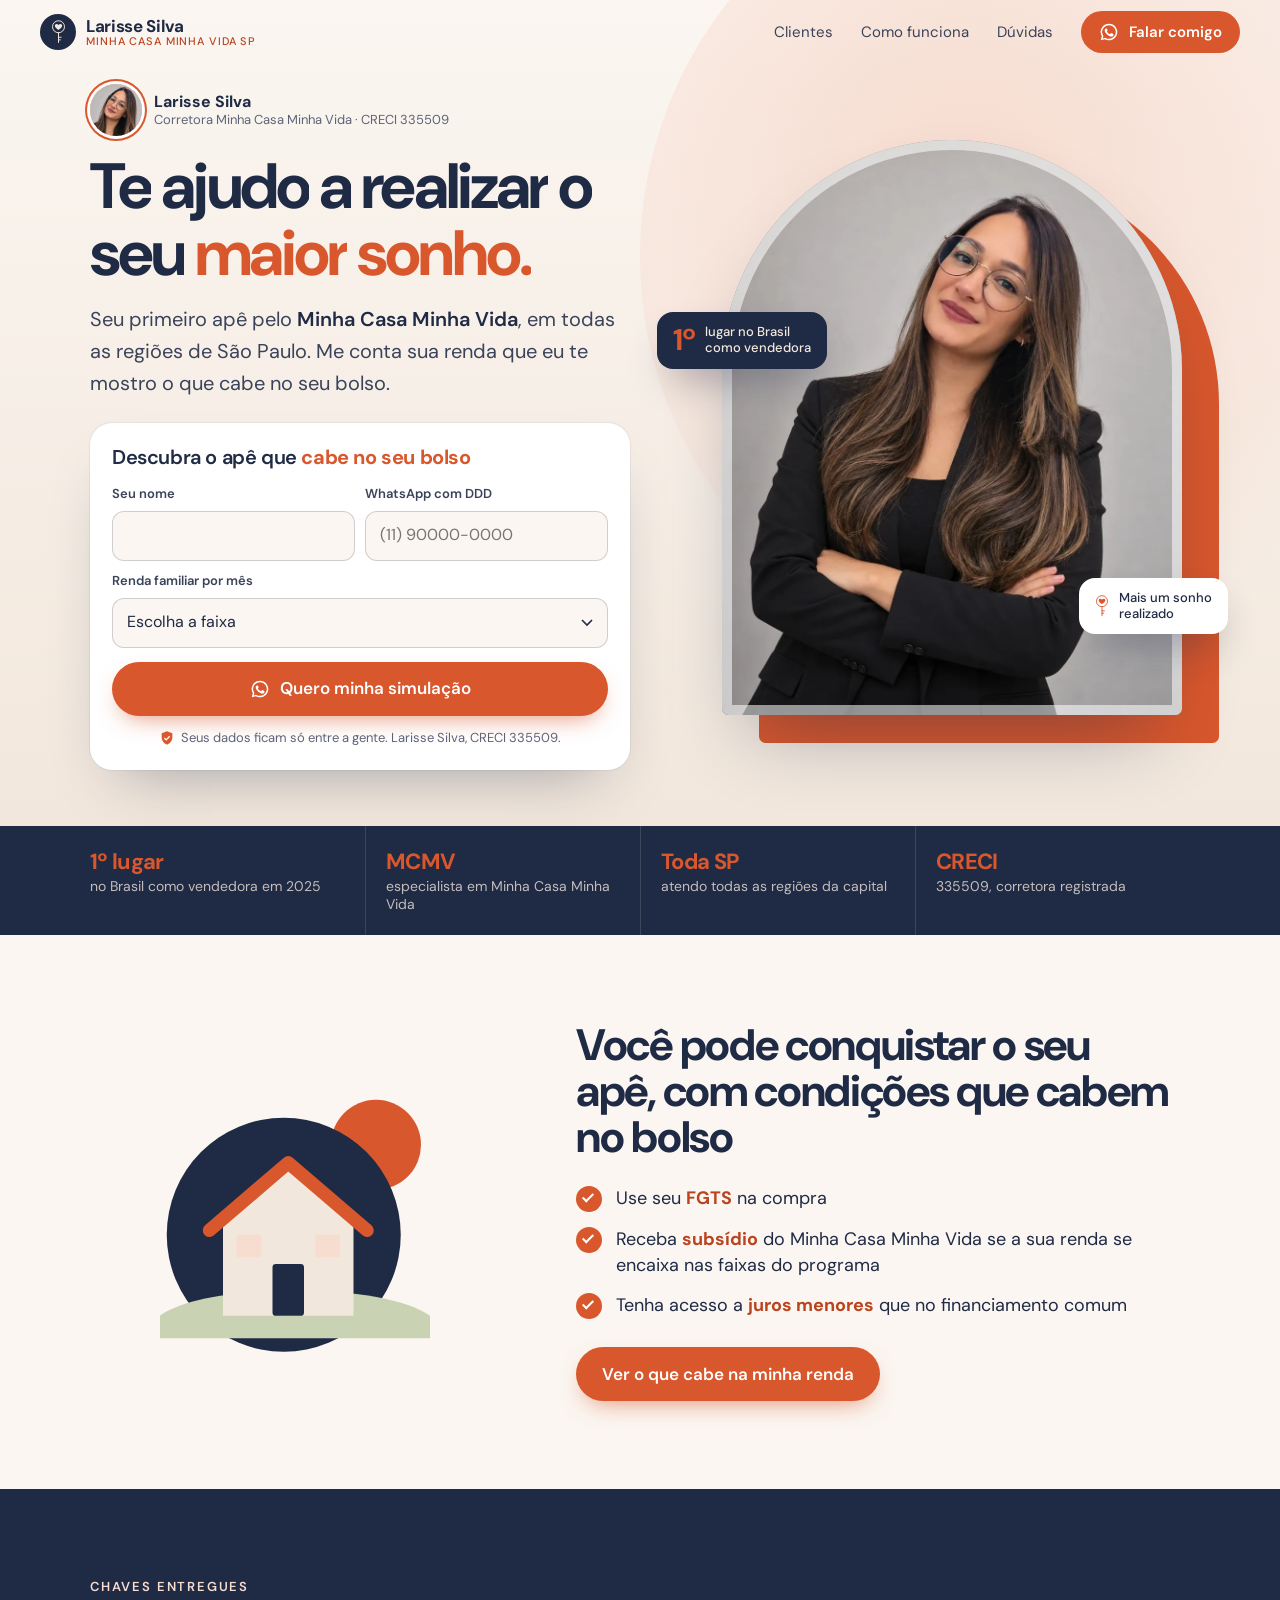
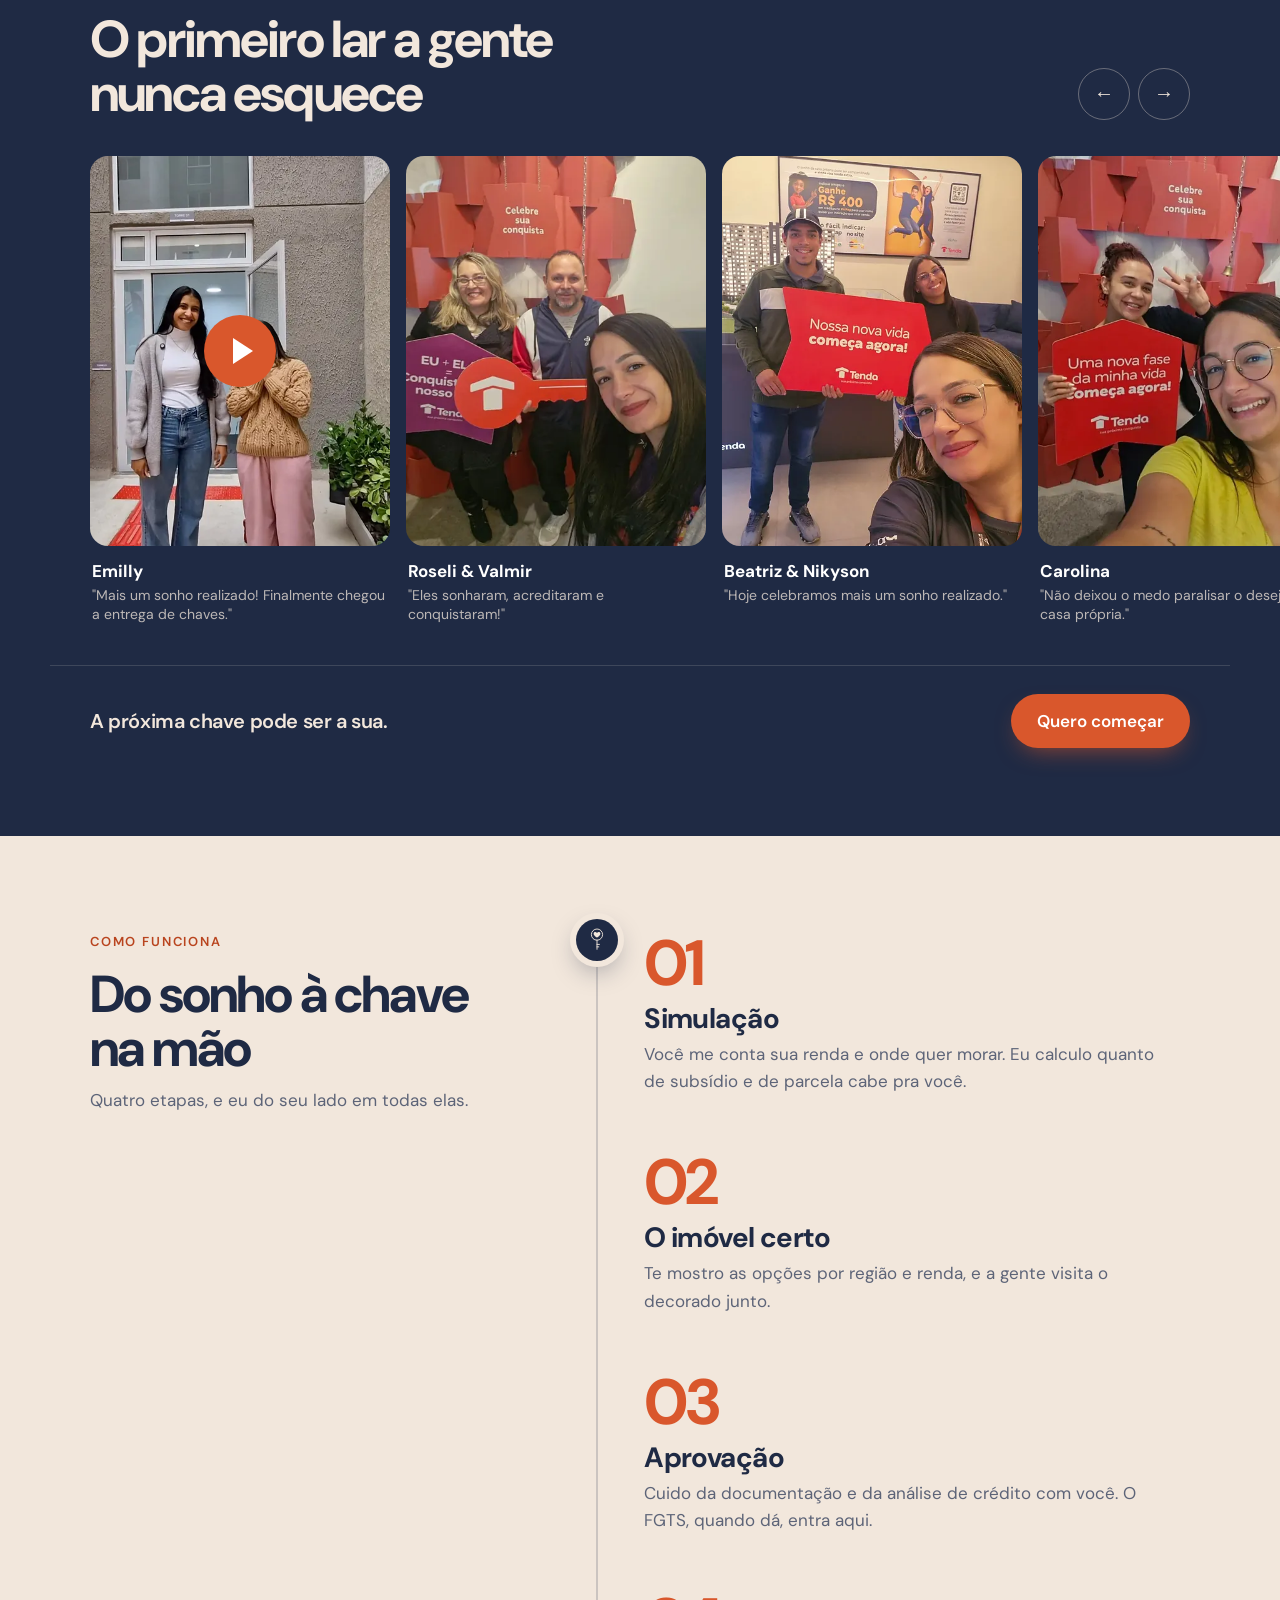
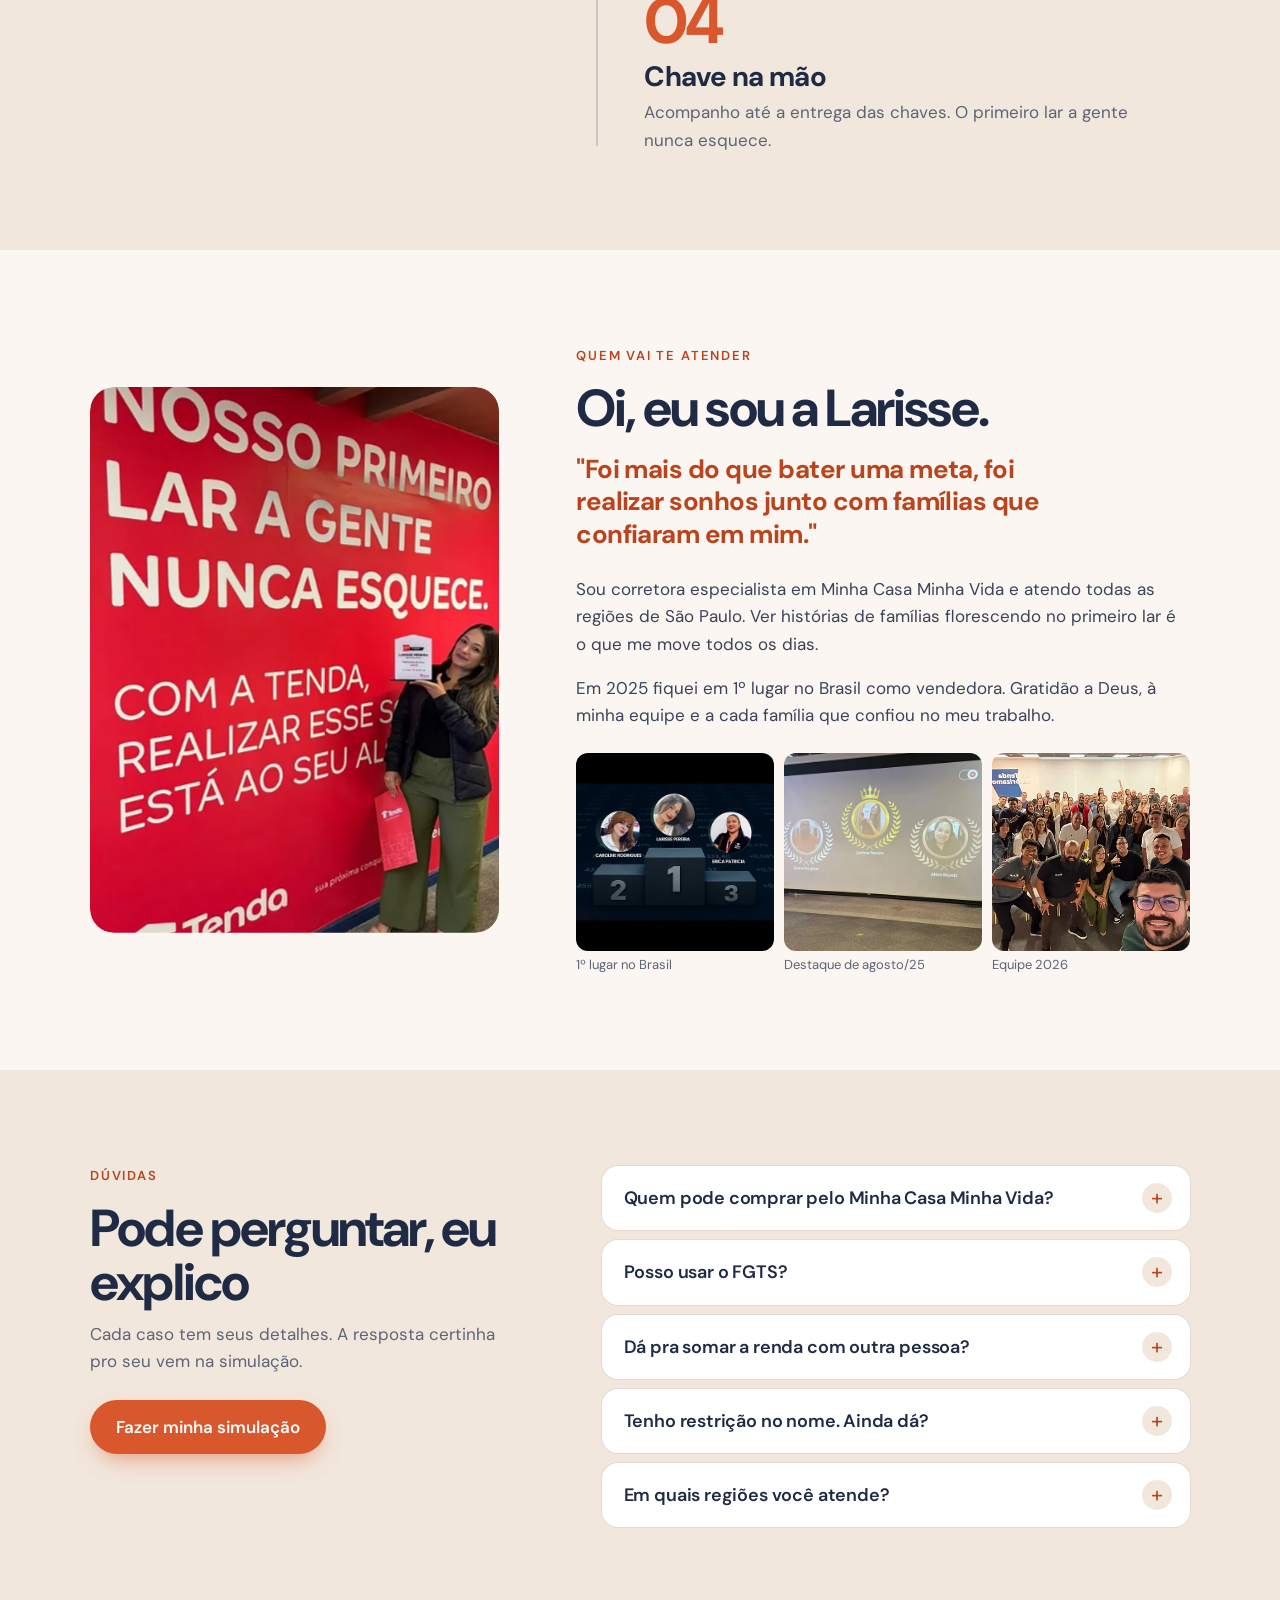
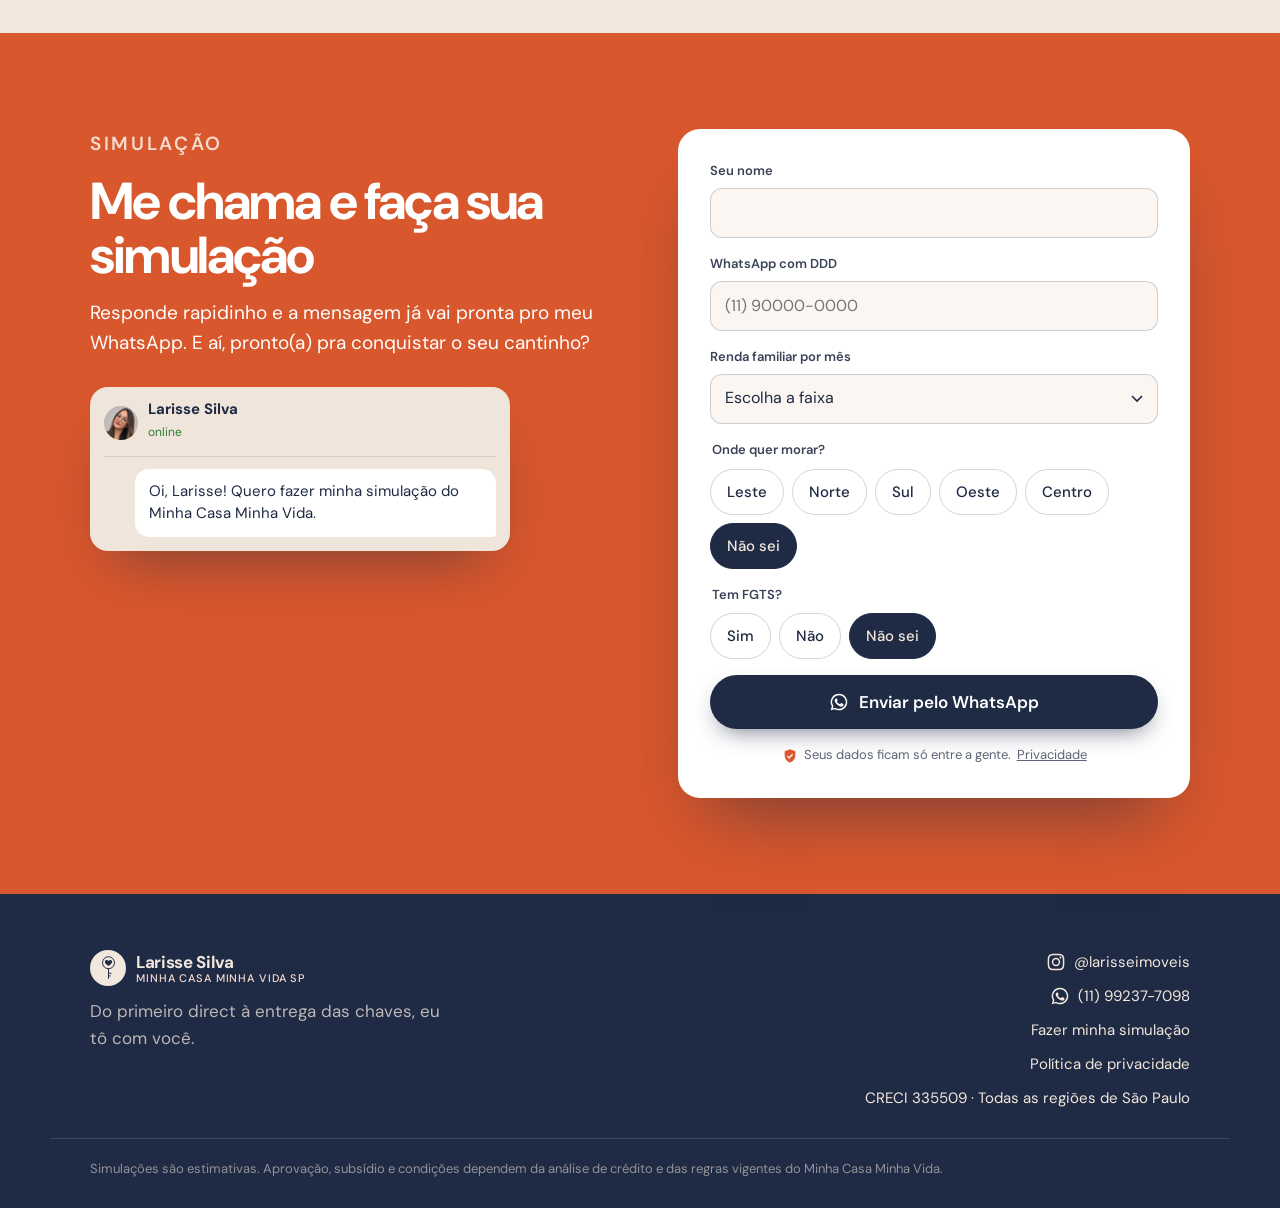
==== index.html @ 2ac0e9b9 "WhatsApp da Larisse nos formularios e no rodape Co-Authored-By: Claude Opus 5.5 <noreply@anthropic.c" ====
<!doctype html>
<html lang="pt-BR">
<head>
  <meta charset="utf-8">
  <meta name="viewport" content="width=device-width, initial-scale=1, maximum-scale=1, user-scalable=no, viewport-fit=cover">
  <title>Larisse Silva | Minha Casa Minha Vida em São Paulo</title>
  <meta name="description" content="Larisse Silva, corretora especialista Minha Casa Minha Vida, 1º lugar no Brasil em vendas. Te ajudo a realizar o seu maior sonho: o primeiro apê, em todas as regiões de São Paulo. CRECI 335509.">
  <meta property="og:type" content="website">
  <meta property="og:locale" content="pt_BR">
  <meta property="og:title" content="Larisse Silva | Minha Casa Minha Vida SP">
  <meta property="og:description" content="Te ajudo a realizar o seu maior sonho: o primeiro apê em São Paulo. Fale comigo no WhatsApp.">
  <meta property="og:image" content="https://hctoliv.github.io/larisse-imoveis/img/og.jpg">
  <meta property="og:image:width" content="1200">
  <meta property="og:image:height" content="630">
  <meta name="twitter:card" content="summary_large_image">
  <meta name="theme-color" content="#fbf6f1">
  <link rel="icon" href="data:image/svg+xml,%3Csvg xmlns='http://www.w3.org/2000/svg' viewBox='0 0 64 64'%3E%3Ccircle cx='32' cy='32' r='32' fill='%231f2a44'/%3E%3Cpath d='M32 26c-3-5-11-3-10 3 1 5 10 10 10 10s9-5 10-10c1-6-7-8-10-3z' fill='none' stroke='%23f2e7dc' stroke-width='3'/%3E%3Cpath d='M32 40v16m0-6h5m-5 4h4' stroke='%23f2e7dc' stroke-width='3' fill='none'/%3E%3C/svg%3E">
  <link rel="preconnect" href="https://fonts.googleapis.com">
  <link rel="preconnect" href="https://fonts.gstatic.com" crossorigin>
  <link href="https://fonts.googleapis.com/css2?family=DM+Sans:opsz,wght@9..40,400;9..40,500;9..40,600;9..40,700&display=swap" rel="stylesheet">
  <link rel="preload" as="image" href="img/larisse-mini.webp" media="(max-width: 820px)" fetchpriority="high">
  <link rel="preload" as="image" href="img/larisse-960.webp" media="(min-width: 821px)" fetchpriority="high">
  <link rel="stylesheet" href="styles.css?v=10">
  <script type="application/ld+json">
  {"@context":"https://schema.org","@type":"RealEstateAgent","name":"Larisse Silva","description":"Corretora especialista Minha Casa Minha Vida em São Paulo. CRECI 335509.","image":"https://hctoliv.github.io/larisse-imoveis/img/larisse-560.webp","areaServed":"São Paulo, SP","telephone":"+55-11-99237-7098","url":"https://hctoliv.github.io/larisse-imoveis/","sameAs":["https://www.instagram.com/larisseimoveis/"]}
  </script>
</head>
<body>

<svg width="0" height="0" style="position:absolute" aria-hidden="true">
  <!-- a chave com coração da capa de destaque "Clientes" -->
  <symbol id="key" viewBox="0 0 40 64">
    <path d="M20 13.5c-2.6-4.6-10.4-3.4-9.6 2.5.7 5 9.6 10.4 9.6 10.4s8.9-5.4 9.6-10.4c.8-5.9-7-7.1-9.6-2.5z" fill="currentColor"/>
    <circle cx="20" cy="18" r="16" fill="none" stroke="currentColor" stroke-width="2.6"/>
    <path d="M20 34v26M20 46h7M20 53h5" fill="none" stroke="currentColor" stroke-width="2.6" stroke-linecap="round"/>
  </symbol>
  <symbol id="wa" viewBox="0 0 24 24">
    <path fill="currentColor" d="M12 2a10 10 0 0 0-8.6 15.1L2 22l5-1.3A10 10 0 1 0 12 2zm0 18.2a8.2 8.2 0 0 1-4.2-1.1l-.3-.2-3 .8.8-2.9-.2-.3A8.2 8.2 0 1 1 12 20.2zm4.5-6.1c-.2-.1-1.5-.7-1.7-.8s-.4-.1-.6.1-.6.8-.8 1-.3.2-.5.1a6.7 6.7 0 0 1-3.3-2.9c-.2-.4.2-.4.7-1.3.1-.2 0-.3 0-.4l-.8-1.8c-.2-.5-.4-.4-.6-.4h-.5a1 1 0 0 0-.7.3 3 3 0 0 0-.9 2.2 5.2 5.2 0 0 0 1.1 2.7 11.8 11.8 0 0 0 4.5 4c1.7.7 2.3.8 3.2.6.5-.1 1.5-.6 1.7-1.2s.2-1.1.2-1.2-.2-.2-.4-.3z"/>
  </symbol>
  <symbol id="ig" viewBox="0 0 24 24">
    <path fill="currentColor" d="M12 7a5 5 0 1 0 0 10 5 5 0 0 0 0-10zm0 8.2a3.2 3.2 0 1 1 0-6.4 3.2 3.2 0 0 1 0 6.4zM17.3 5.5a1.2 1.2 0 1 0 0 2.4 1.2 1.2 0 0 0 0-2.4zM12 2c-2.7 0-3 0-4.1.1C4.3 2.3 2.3 4.3 2.1 7.9 2 9 2 9.3 2 12s0 3 .1 4.1c.2 3.6 2.2 5.6 5.8 5.8 1.1.1 1.4.1 4.1.1s3 0 4.1-.1c3.6-.2 5.6-2.2 5.8-5.8.1-1.1.1-1.4.1-4.1s0-3-.1-4.1c-.2-3.6-2.2-5.6-5.8-5.8C15 2 14.7 2 12 2zm0 1.8c2.7 0 3 0 4 .1 2.7.1 4 1.4 4.1 4.1.1 1 .1 1.3.1 4s0 3-.1 4c-.1 2.7-1.4 4-4.1 4.1-1 .1-1.3.1-4 .1s-3 0-4-.1c-2.7-.1-4-1.4-4.1-4.1-.1-1-.1-1.3-.1-4s0-3 .1-4C4 5.3 5.3 4 8 3.9c1-.1 1.3-.1 4-.1z"/>
  </symbol>
  <symbol id="shield" viewBox="0 0 24 24">
    <path fill="currentColor" d="M12 2 4 5v6c0 5 3.4 9.4 8 11 4.6-1.6 8-6 8-11V5l-8-3zm-1.2 14.2-3.5-3.5 1.4-1.4 2.1 2.1 4.6-4.6 1.4 1.4-6 6z"/>
  </symbol>
</svg>

<div class="progress" aria-hidden="true"><span data-progress></span></div>

<header class="nav" id="top">
  <a href="#top" class="nav__brand" aria-label="Larisse Silva, início">
    <span class="nav__mark"><svg><use href="#key"/></svg></span>
    <span class="nav__name">Larisse Silva<small>Minha Casa Minha Vida SP</small></span>
  </a>
  <nav class="nav__links" aria-label="Principal">
    <a href="#historias">Clientes</a>
    <a href="#como">Como funciona</a>
    <a href="#duvidas">Dúvidas</a>
  </nav>
  <a href="#simular" class="btn btn--sm nav__cta" data-cta="nav"><svg class="ico"><use href="#wa"/></svg>Falar comigo</a>
</header>

<main>

  <!-- HERO: quem é, o que oferece e o formulário, tudo na primeira tela do celular -->
  <section class="hero" data-hero>
    <div class="hero__blob" aria-hidden="true"></div>
    <div class="wrap hero__grid">
      <div class="hero__copy">
        <div class="who rise" style="--d:.05s">
          <img class="who__avatar" src="img/larisse-avatar.webp" alt="" width="320" height="320">
          <p><b>Larisse Silva</b><span>Corretora Minha Casa Minha Vida · CRECI 335509</span></p>
        </div>

        <img class="hero__mini" src="img/larisse-mini.webp" alt="Larisse Silva, corretora de imóveis" width="420" height="525">
        <h1 data-split>Te ajudo a realizar o seu <em>maior sonho.</em></h1>
        <p class="hero__lead rise" style="--d:.4s">Seu primeiro apê pelo <strong>Minha Casa Minha Vida</strong>, em todas as regiões de São Paulo. Me conta sua renda que eu te mostro o que cabe no seu bolso.</p>

        <form class="lead rise" style="--d:.55s" id="lead-form" data-form="hero" novalidate>
          <p class="lead__title">Descubra o apê que <b>cabe no seu bolso</b></p>
          <div class="lead__fields">
            <label class="field"><span>Seu nome</span>
              <input name="nome" autocomplete="given-name" enterkeyhint="next" required>
            </label>
            <label class="field"><span>WhatsApp com DDD</span>
              <input name="cel" type="tel" inputmode="tel" autocomplete="tel-national" placeholder="(11) 90000-0000" enterkeyhint="next" required>
            </label>
            <label class="field field--full"><span>Renda familiar por mês</span>
              <select name="renda" required>
                <option value="">Escolha a faixa</option>
                <option>Até R$ 2.850</option>
                <option>R$ 2.850 a R$ 4.700</option>
                <option>R$ 4.700 a R$ 8.600</option>
                <option>R$ 8.600 a R$ 13.000</option>
                <option>Acima de R$ 13.000</option>
              </select>
            </label>
          </div>
          <button class="btn btn--block" type="submit"><svg class="ico"><use href="#wa"/></svg>Quero minha simulação</button>
          <p class="lead__safe"><svg><use href="#shield"/></svg>Seus dados ficam só entre a gente. Larisse Silva, CRECI 335509.</p>
          <p class="form__err" role="alert" hidden></p>
          <div class="form__done" hidden>
            <p><b>Prontinho!</b> Estou abrindo o WhatsApp com a sua mensagem.</p>
            <a class="btn btn--navy btn--block" data-open href="#">Abrir o WhatsApp</a>
          </div>
        </form>
      </div>

      <div class="hero__person rise" style="--d:.25s">
        <figure class="hero__photo" data-float=".25">
          <img src="img/larisse-960.webp" srcset="img/larisse-560.webp 560w, img/larisse-960.webp 960w" sizes="(min-width: 821px) 460px, 0px" alt="Larisse Silva, corretora especialista Minha Casa Minha Vida, de óculos e blazer preto" width="960" height="1200" loading="lazy">
        </figure>
        <span class="badge badge--a" data-float="-1"><b>1º</b> lugar no Brasil<br>como vendedora</span>
        <span class="badge badge--b" data-float=".6"><svg><use href="#key"/></svg> Mais um sonho<br>realizado</span>
      </div>
    </div>
  </section>

  <!-- PROVA: logo abaixo da dobra -->
  <section class="proofbar" aria-label="Por que falar com a Larisse">
    <ul class="wrap proofbar__list">
      <li><b>1º lugar</b><span>no Brasil como vendedora em 2025</span></li>
      <li><b>MCMV</b><span>especialista em Minha Casa Minha Vida</span></li>
      <li><b>Toda SP</b><span>atendo todas as regiões da capital</span></li>
      <li><b>CRECI</b><span>335509, corretora registrada</span></li>
    </ul>
  </section>

  <!-- CONDIÇÕES -->
  <section class="perks">
    <div class="wrap perks__grid">
      <div class="perks__art" aria-hidden="true">
        <svg viewBox="0 0 320 260">
          <circle cx="232" cy="70" r="40" fill="#d9572c" data-spin/>
          <circle cx="150" cy="150" r="104" fill="#1f2a44"/>
          <path d="M40 222c40-30 200-30 240 0v20H40z" fill="#c9d3b4"/>
          <path d="M96 140l58-48 58 48v82H96z" fill="#f2e7dc"/>
          <path d="M84 146l70-60 70 60" fill="none" stroke="#d9572c" stroke-width="12" stroke-linecap="round" stroke-linejoin="round"/>
          <rect x="140" y="176" width="28" height="46" rx="3" fill="#1f2a44"/>
          <rect x="108" y="150" width="22" height="20" rx="2" fill="#f7dcd0"/>
          <rect x="178" y="150" width="22" height="20" rx="2" fill="#f7dcd0"/>
        </svg>
      </div>
      <div>
        <h2 class="perks__title" data-words>Você pode conquistar o seu apê, com condições que cabem no bolso</h2>
        <ul class="perks__list">
          <li><span class="perks__ok"></span><span>Use seu <b>FGTS</b> na compra</span></li>
          <li><span class="perks__ok"></span><span>Receba <b>subsídio</b> do Minha Casa Minha Vida se a sua renda se encaixa nas faixas do programa</span></li>
          <li><span class="perks__ok"></span><span>Tenha acesso a <b>juros menores</b> que no financiamento comum</span></li>
        </ul>
        <a href="#simular" class="btn" data-cta="perks">Ver o que cabe na minha renda</a>
      </div>
    </div>
  </section>

  <!-- HISTÓRIAS -->
  <section class="stories" id="historias">
    <div class="wrap stories__head">
      <div>
        <p class="eyebrow eyebrow--light">Chaves entregues</p>
        <h2 data-words>O primeiro lar a gente nunca esquece</h2>
      </div>
      <div class="stories__nav" aria-hidden="true">
        <button type="button" class="arrow" data-dir="-1" tabindex="-1">←</button>
        <button type="button" class="arrow" data-dir="1" tabindex="-1">→</button>
      </div>
    </div>
    <div class="stories__track" data-track tabindex="0" aria-label="Histórias de clientes">
      <figure class="story story--video">
        <div class="story__media">
          <video src="video/emilly.mp4" poster="img/emilly-poster-480.webp" playsinline preload="none"></video>
          <button class="story__play" type="button" aria-label="Assistir a entrega de chaves da Emilly"><span></span></button>
        </div>
        <figcaption><b>Emilly</b><span>"Mais um sonho realizado! Finalmente chegou a entrega de chaves."</span></figcaption>
      </figure>
      <figure class="story">
        <div class="story__media"><img src="img/roseli-valmir-480.webp" srcset="img/roseli-valmir-480.webp 480w, img/roseli-valmir-800.webp 800w" sizes="320px" alt="Roseli e Valmir segurando a chave do primeiro apartamento ao lado da Larisse" loading="lazy" width="480" height="600"></div>
        <figcaption><b>Roseli &amp; Valmir</b><span>"Eles sonharam, acreditaram e conquistaram!"</span></figcaption>
      </figure>
      <figure class="story">
        <div class="story__media"><img src="img/beatriz-nikyson-480.webp" srcset="img/beatriz-nikyson-480.webp 480w, img/beatriz-nikyson-800.webp 800w" sizes="320px" alt="Beatriz e Nikyson com a placa 'Nossa nova vida começa agora'" loading="lazy" width="480" height="640"></div>
        <figcaption><b>Beatriz &amp; Nikyson</b><span>"Hoje celebramos mais um sonho realizado."</span></figcaption>
      </figure>
      <figure class="story">
        <div class="story__media"><img src="img/carolina-480.webp" srcset="img/carolina-480.webp 480w, img/carolina-800.webp 800w" sizes="320px" alt="Carolina comemorando o primeiro apartamento com a placa 'Uma nova fase da minha vida começa agora'" loading="lazy" width="480" height="640"></div>
        <figcaption><b>Carolina</b><span>"Não deixou o medo paralisar o desejo da casa própria."</span></figcaption>
      </figure>
      <figure class="story">
        <div class="story__media"><img src="img/kaliton-obra-480.webp" srcset="img/kaliton-obra-480.webp 480w, img/kaliton-obra-800.webp 800w" sizes="320px" alt="Kaliton e o filho em frente ao prédio em obra do futuro apartamento" loading="lazy" width="480" height="640"></div>
        <figcaption><b>Kaliton</b><span>"Foi visitar seu futuro lar!"</span></figcaption>
      </figure>
    </div>
    <div class="wrap stories__cta">
      <p>A próxima chave pode ser a sua.</p>
      <a href="#simular" class="btn" data-cta="stories">Quero começar</a>
    </div>
  </section>

  <!-- COMO FUNCIONA -->
  <section class="section" id="como">
    <div class="wrap journey">
      <div class="journey__head">
        <p class="eyebrow">Como funciona</p>
        <h2 data-words>Do sonho à chave na mão</h2>
        <p class="muted">Quatro etapas, e eu do seu lado em todas elas.</p>
      </div>
      <div class="journey__path" data-journey>
        <span class="journey__line" aria-hidden="true"><span class="journey__fill"></span><span class="journey__key"><svg><use href="#key"/></svg></span></span>
        <ol class="journey__steps">
          <li>
            <span class="journey__n">01</span>
            <h3>Simulação</h3>
            <p>Você me conta sua renda e onde quer morar. Eu calculo quanto de subsídio e de parcela cabe pra você.</p>
          </li>
          <li>
            <span class="journey__n">02</span>
            <h3>O imóvel certo</h3>
            <p>Te mostro as opções por região e renda, e a gente visita o decorado junto.</p>
          </li>
          <li>
            <span class="journey__n">03</span>
            <h3>Aprovação</h3>
            <p>Cuido da documentação e da análise de crédito com você. O FGTS, quando dá, entra aqui.</p>
          </li>
          <li>
            <span class="journey__n">04</span>
            <h3>Chave na mão</h3>
            <p>Acompanho até a entrega das chaves. O primeiro lar a gente nunca esquece.</p>
          </li>
        </ol>
      </div>
    </div>
  </section>

  <!-- SOBRE -->
  <section class="section about-wrap" id="sobre">
    <div class="wrap about">
      <figure class="about__photo" data-clip>
        <img data-parallax="0.06" src="img/premio-2025-560.webp" srcset="img/premio-2025-560.webp 560w, img/premio-2025-900.webp 900w" sizes="(min-width: 821px) 440px, 90vw" alt="Larisse Silva segurando o troféu de primeiro lugar em vendas de 2025" loading="lazy" width="560" height="747">
      </figure>
      <div class="about__copy">
        <p class="eyebrow">Quem vai te atender</p>
        <h2 data-words>Oi, eu sou a Larisse.</h2>
        <p class="about__quote">"Foi mais do que bater uma meta, foi realizar sonhos junto com famílias que confiaram em mim."</p>
        <p>Sou corretora especialista em Minha Casa Minha Vida e atendo todas as regiões de São Paulo. Ver histórias de famílias florescendo no primeiro lar é o que me move todos os dias.</p>
        <p>Em 2025 fiquei em 1º lugar no Brasil como vendedora. Gratidão a Deus, à minha equipe e a cada família que confiou no meu trabalho.</p>
        <div class="about__wins">
          <figure><img src="img/podio-brasil-480.webp" alt="Pódio de vendas com Larisse em primeiro lugar" loading="lazy" width="480" height="480"><figcaption>1º lugar no Brasil</figcaption></figure>
          <figure><img src="img/ranking-agosto-480.webp" alt="Telão de premiação com a Larisse em destaque" loading="lazy" width="480" height="640"><figcaption>Destaque de agosto/25</figcaption></figure>
          <figure><img src="img/equipe-480.webp" alt="Larisse com a equipe de vendas em 2026" loading="lazy" width="480" height="360"><figcaption>Equipe 2026</figcaption></figure>
        </div>
      </div>
    </div>
  </section>

  <!-- DÚVIDAS -->
  <section class="section faq-wrap" id="duvidas">
    <div class="wrap faq">
      <div class="faq__head">
        <p class="eyebrow">Dúvidas</p>
        <h2 data-words>Pode perguntar, eu explico</h2>
        <p class="muted">Cada caso tem seus detalhes. A resposta certinha pro seu vem na simulação.</p>
        <a href="#simular" class="btn" data-cta="faq">Fazer minha simulação</a>
      </div>
      <div class="faq__list">
        <details>
          <summary>Quem pode comprar pelo Minha Casa Minha Vida?</summary>
          <p>Famílias que se encaixam nas faixas de renda do programa e que, em geral, ainda não têm imóvel próprio. A faixa define o subsídio e as condições do financiamento. Me passa sua renda que eu vejo onde você se encaixa.</p>
        </details>
        <details>
          <summary>Posso usar o FGTS?</summary>
          <p>Pode, se você tiver saldo e cumprir as regras do FGTS para a compra do primeiro imóvel. Ele ajuda na entrada ou diminui o valor financiado.</p>
        </details>
        <details>
          <summary>Dá pra somar a renda com outra pessoa?</summary>
          <p>Dá. Somar a renda com cônjuge, familiar ou outra pessoa que vai morar com você costuma abrir mais opções. A gente vê a melhor composição na simulação.</p>
        </details>
        <details>
          <summary>Tenho restrição no nome. Ainda dá?</summary>
          <p>Restrição pode atrapalhar a aprovação do financiamento, mas não é o fim da linha. Muitas vezes dá pra regularizar antes ou compor renda com outra pessoa. Me chama que eu olho seu caso com cuidado.</p>
        </details>
        <details>
          <summary>Em quais regiões você atende?</summary>
          <p>Em todas as regiões de São Paulo: Zona Leste, Norte, Sul, Oeste e Centro. Te mostro as opções perto de onde você quer morar.</p>
        </details>
      </div>
    </div>
  </section>

  <!-- SIMULAR -->
  <section class="section section--orange" id="simular">
    <div class="wrap sim">
      <div class="sim__copy">
        <p class="eyebrow eyebrow--light">Simulação</p>
        <h2 data-words>Me chama e faça sua simulação</h2>
        <p>Responde rapidinho e a mensagem já vai pronta pro meu WhatsApp. E aí, pronto(a) pra conquistar o seu cantinho?</p>
        <div class="chat" aria-hidden="true">
          <div class="chat__head"><img src="img/larisse-avatar.webp" alt="" width="34" height="34" loading="lazy"><span><b>Larisse Silva</b><small>online</small></span></div>
          <div class="chat__bubble" data-chat>Oi, Larisse! Quero fazer minha simulação do Minha Casa Minha Vida.</div>
          <span class="chat__typing" data-typing><i></i><i></i><i></i></span>
        </div>
      </div>
      <form class="sim__form" id="sim-form" data-form="final" novalidate>
        <label class="field"><span>Seu nome</span>
          <input name="nome" autocomplete="given-name" required>
        </label>
        <label class="field"><span>WhatsApp com DDD</span>
          <input name="cel" type="tel" inputmode="tel" autocomplete="tel-national" placeholder="(11) 90000-0000" required>
        </label>
        <label class="field"><span>Renda familiar por mês</span>
          <select name="renda" required>
            <option value="">Escolha a faixa</option>
            <option>Até R$ 2.850</option>
            <option>R$ 2.850 a R$ 4.700</option>
            <option>R$ 4.700 a R$ 8.600</option>
            <option>R$ 8.600 a R$ 13.000</option>
            <option>Acima de R$ 13.000</option>
          </select>
        </label>
        <fieldset>
          <legend>Onde quer morar?</legend>
          <label class="chip"><input type="radio" name="regiao" value="Zona Leste"><span>Leste</span></label>
          <label class="chip"><input type="radio" name="regiao" value="Zona Norte"><span>Norte</span></label>
          <label class="chip"><input type="radio" name="regiao" value="Zona Sul"><span>Sul</span></label>
          <label class="chip"><input type="radio" name="regiao" value="Zona Oeste"><span>Oeste</span></label>
          <label class="chip"><input type="radio" name="regiao" value="Centro"><span>Centro</span></label>
          <label class="chip"><input type="radio" name="regiao" value="Ainda não sei" checked><span>Não sei</span></label>
        </fieldset>
        <fieldset>
          <legend>Tem FGTS?</legend>
          <label class="chip"><input type="radio" name="fgts" value="Sim"><span>Sim</span></label>
          <label class="chip"><input type="radio" name="fgts" value="Não"><span>Não</span></label>
          <label class="chip"><input type="radio" name="fgts" value="Não sei" checked><span>Não sei</span></label>
        </fieldset>
        <button class="btn btn--navy btn--block" type="submit"><svg class="ico"><use href="#wa"/></svg>Enviar pelo WhatsApp</button>
        <p class="lead__safe lead__safe--dark"><svg><use href="#shield"/></svg>Seus dados ficam só entre a gente. <a href="privacidade.html">Privacidade</a></p>
        <p class="form__err" role="alert" hidden></p>
        <div class="form__done" hidden>
          <p><b>Prontinho!</b> Estou abrindo o WhatsApp com a sua mensagem.</p>
          <a class="btn btn--block" data-open href="#">Abrir o WhatsApp</a>
        </div>
      </form>
    </div>
  </section>

</main>

<footer class="foot">
  <div class="wrap foot__grid">
    <div>
      <a href="#top" class="nav__brand nav__brand--foot">
        <span class="nav__mark"><svg><use href="#key"/></svg></span>
        <span class="nav__name">Larisse Silva<small>Minha Casa Minha Vida SP</small></span>
      </a>
      <p class="foot__tag">Do primeiro direct à entrega das chaves, eu tô com você.</p>
    </div>
    <div class="foot__links">
      <a href="https://www.instagram.com/larisseimoveis/" target="_blank" rel="noopener"><svg class="ico"><use href="#ig"/></svg>@larisseimoveis</a>
      <a href="https://wa.me/5511992377098?text=Oi%2C%20Larisse!%20Vim%20pelo%20site%20e%20quero%20saber%20mais%20sobre%20o%20Minha%20Casa%20Minha%20Vida." data-wa-direct><svg class="ico"><use href="#wa"/></svg>(11) 99237-7098</a>
      <a href="#simular">Fazer minha simulação</a>
      <a href="privacidade.html">Política de privacidade</a>
      <span>CRECI 335509 · Todas as regiões de São Paulo</span>
    </div>
  </div>
  <p class="wrap foot__small">Simulações são estimativas. Aprovação, subsídio e condições dependem da análise de crédito e das regras vigentes do Minha Casa Minha Vida.</p>
</footer>

<!-- barra fixa no celular -->
<div class="dock" data-dock>
  <a href="#simular" class="btn btn--block" data-cta="dock"><svg class="ico"><use href="#wa"/></svg>Quero minha simulação</a>
</div>

<script src="main.js?v=11" defer></script>
</body>
</html>
---- styles.css ----
/* Larisse Silva · Minha Casa Minha Vida SP
   landing page para anúncios: mobile primeiro, formulário na primeira tela
   marca: marinho + creme + laranja, DM Sans */
:root {
  --navy: #1f2a44;
  --navy-2: #2a3655;
  --cream: #f2e7dc;
  --cream-2: #fbf6f1;
  --orange: #d9572c;
  --orange-deep: #b9441e;
  --peach: #f7dcd0;
  --ink: #3a4359;
  --muted: #5d6478;
  --rule: rgba(31, 42, 68, .18);
  --radius: 14px;
  --wrap: 1180px;
  --gutter: clamp(16px, 4vw, 40px);
  --dock: 0px;
}

*, *::before, *::after { box-sizing: border-box; }
html { scroll-behavior: smooth; scroll-padding-top: 76px; -webkit-text-size-adjust: 100%; text-size-adjust: 100%; touch-action: pan-x pan-y; }
/* sem zoom no celular: nada de pinça nem toque duplo */
body, a, button, input, select, label, summary { touch-action: manipulation; }
body {
  margin: 0; background: var(--cream-2); color: var(--navy);
  font: 400 17px/1.6 "DM Sans", system-ui, -apple-system, sans-serif;
  -webkit-font-smoothing: antialiased; overflow-x: hidden;
  padding-bottom: var(--dock);
}
img, video { display: block; max-width: 100%; }
img { height: auto; }
a { color: inherit; }
h1, h2, h3 { margin: 0; font-weight: 700; letter-spacing: -.035em; line-height: 1.04; }
h2 { font-size: clamp(30px, 4.6vw, 52px); margin-bottom: 28px; }
h3 { font-size: 20px; letter-spacing: -.02em; }
p { margin: 0 0 1em; }
strong { font-weight: 600; }
.wrap { max-width: var(--wrap); margin: 0 auto; padding: 0 var(--gutter); }
.muted { color: var(--muted); }
svg { width: 1em; height: 1em; }
.eyebrow { font-size: 13px; font-weight: 600; letter-spacing: .14em; text-transform: uppercase; color: var(--orange-deep); margin: 0 0 14px; }
.eyebrow--light { color: var(--peach); }

/* botões */
.btn {
  display: inline-flex; align-items: center; justify-content: center; gap: 10px; min-height: 54px;
  background: var(--orange); color: #fff; text-decoration: none; text-align: center;
  font: 600 17px/1.2 "DM Sans", system-ui, -apple-system, sans-serif; padding: 16px 26px; border: 0; border-radius: 99px;
  cursor: pointer; transition: background .2s, transform .15s, box-shadow .2s;
  box-shadow: 0 10px 24px -10px rgba(217, 87, 44, .7);
  -webkit-tap-highlight-color: transparent;
}
.btn:hover { background: var(--orange-deep); }
.btn:active { transform: scale(.98); }
.btn--navy { background: var(--navy); box-shadow: 0 10px 24px -10px rgba(31, 42, 68, .7); }
.btn--navy:hover { background: #141c30; }
.btn--sm { min-height: 42px; padding: 10px 18px; font-size: 15px; box-shadow: none; }
.btn--block { width: 100%; }
.ico { width: 20px; height: 20px; flex: none; }
.btn:focus-visible, a:focus-visible, button:focus-visible, summary:focus-visible, input:focus-visible, select:focus-visible, [tabindex]:focus-visible { outline: 3px solid var(--orange); outline-offset: 3px; }

/* barra de progresso */
.progress { position: fixed; inset: 0 0 auto; height: 3px; z-index: 60; pointer-events: none; }
.progress span { display: block; height: 100%; background: var(--orange); transform-origin: 0 50%; transform: scaleX(0); }

/* NAV */
.nav {
  position: fixed; inset: 0 0 auto; z-index: 50; height: 64px;
  display: flex; align-items: center; gap: 28px; padding: 0 var(--gutter);
  transition: background .3s, box-shadow .3s;
}
.nav.is-solid { background: rgba(251, 246, 241, .92); backdrop-filter: blur(12px); -webkit-backdrop-filter: blur(12px); box-shadow: 0 1px 0 var(--rule); }
.nav__brand { display: flex; align-items: center; gap: 10px; text-decoration: none; margin-right: auto; }
.nav__mark { width: 36px; height: 36px; border-radius: 50%; display: grid; place-items: center; background: var(--navy); color: var(--cream); flex: none; }
.nav__mark svg { width: 15px; height: 24px; }
.nav__name { white-space: nowrap; font-weight: 700; letter-spacing: -.02em; font-size: 17px; line-height: 1.1; display: flex; flex-direction: column; }
.nav__name small { font-weight: 500; font-size: 11px; letter-spacing: .08em; text-transform: uppercase; color: var(--orange-deep); }
.nav__links { display: flex; gap: 28px; }
.nav__links a { text-decoration: none; font-size: 15px; color: var(--ink); }
.nav__links a:hover { color: var(--orange-deep); }

/* HERO */
.hero { position: relative; background: linear-gradient(180deg, var(--cream-2) 0%, var(--cream) 100%); overflow: hidden; padding: 84px 0 56px; isolation: isolate; }
.hero__blob { position: absolute; z-index: -1; right: -14vw; top: -12vw; width: 64vw; height: 64vw; max-width: 900px; max-height: 900px; border-radius: 50%; background: radial-gradient(circle at 40% 40%, var(--peach) 0%, rgba(247, 220, 208, .35) 55%, transparent 70%); }
.hero__grid { display: grid; grid-template-columns: 1.08fr .92fr; gap: clamp(24px, 5vw, 72px); align-items: center; }
.who { display: flex; align-items: center; gap: 12px; margin-bottom: 18px; }
.who__avatar { width: 52px; height: 52px; border-radius: 50%; object-fit: cover; box-shadow: 0 0 0 3px #fff, 0 0 0 5px var(--orange); }
.who p { margin: 0; line-height: 1.25; display: flex; flex-direction: column; }
.who b { font-size: 16px; }
.who span { font-size: 13px; color: var(--muted); }
.hero h1 { font-size: clamp(38px, 5vw, 68px); letter-spacing: -.045em; margin-bottom: 16px; }
.hero h1 em { font-style: normal; color: var(--orange); }
.hero__lead { font-size: clamp(17px, 1.6vw, 20px); max-width: 38ch; color: var(--ink); margin-bottom: 24px; }
.hero__lead strong { color: var(--navy); }

/* formulários */
.lead { background: #fff; border-radius: 22px; padding: 22px; max-width: 540px; box-shadow: 0 30px 60px -30px rgba(31, 42, 68, .4), 0 0 0 1px rgba(31, 42, 68, .06); }
.lead__title { font-size: 20px; font-weight: 600; letter-spacing: -.02em; line-height: 1.25; margin: 0 0 14px; }
.lead__title b { color: var(--orange); }
.lead__fields { display: grid; grid-template-columns: 1fr 1fr; gap: 10px; margin-bottom: 14px; }
.field { display: grid; gap: 6px; font-size: 13px; font-weight: 600; color: var(--ink); }
.field--full { grid-column: 1 / -1; }
.field input, .field select {
  font: 400 16px/1.3 "DM Sans", system-ui, -apple-system, sans-serif; color: var(--navy); width: 100%; min-width: 0; min-height: 50px;
  border: 1.5px solid rgba(31, 42, 68, .2); border-radius: 12px; padding: 12px 14px; background: var(--cream-2);
  appearance: none; -webkit-appearance: none; transition: border-color .2s, background .2s;
}
.field select { background: var(--cream-2) url("data:image/svg+xml,%3Csvg xmlns='http://www.w3.org/2000/svg' width='12' height='8'%3E%3Cpath d='M1 1l5 5 5-5' fill='none' stroke='%231f2a44' stroke-width='1.6'/%3E%3C/svg%3E") no-repeat right 14px center; padding-right: 36px; }
.field input:focus, .field select:focus { border-color: var(--orange); background-color: #fff; outline: none; }
.field [aria-invalid="true"] { border-color: var(--orange-deep); background-color: #fff5f1; }
.lead__safe { display: flex; align-items: center; justify-content: center; gap: 6px; font-size: 13px; color: var(--muted); margin: 12px 0 0; text-align: center; }
.lead__safe svg { width: 16px; height: 16px; color: var(--orange); flex: none; }
.lead__safe a { color: inherit; }
.form__err { color: var(--orange-deep); font-size: 14px; font-weight: 600; margin: 10px 0 0; text-align: center; }
.form__done { margin-top: 12px; padding: 16px; border-radius: 14px; background: #eef6ee; color: #234a2b; text-align: center; }
.form__done p { margin: 0 0 12px; }
form.is-sent > :not(.form__done):not(.lead__title) { display: none; }

/* foto (desktop) */
.hero__person { position: relative; justify-self: center; width: min(100%, 460px); }
.hero__photo { margin: 0; position: relative; aspect-ratio: 4 / 5; border-radius: 999px 999px 28px 28px; overflow: hidden; background: var(--peach); box-shadow: 0 40px 80px -30px rgba(31, 42, 68, .45); }
.hero__photo::after { content: ""; position: absolute; inset: 0; border-radius: inherit; box-shadow: inset 0 0 0 10px rgba(255, 255, 255, .55); pointer-events: none; }
.hero__photo { background: #cfcac6; }
.hero__photo img { width: 100%; height: 100%; object-fit: cover; object-position: 50% 12%; }
.hero__mini { display: none; }
.hero__person::before { content: ""; position: absolute; z-index: -1; inset: 6% -8% -5% 8%; border-radius: 999px 999px 28px 28px; background: var(--orange); }
.badge { position: absolute; z-index: 2; display: flex; align-items: center; gap: 10px; padding: 12px 16px; border-radius: 16px; font-size: 13px; line-height: 1.25; font-weight: 500; box-shadow: 0 20px 40px -14px rgba(31, 42, 68, .45); }
.badge b { font-size: 30px; letter-spacing: -.04em; line-height: 1; }
.badge svg { width: 14px; height: 22px; flex: none; }
.badge--a { background: var(--navy); color: var(--cream); left: -14%; top: 30%; }
.badge--a b { color: var(--orange); }
.badge--b { background: #fff; color: var(--navy); right: -10%; bottom: 14%; }
.badge--b svg { color: var(--orange); }

/* entrada do hero */
[data-split] .w { display: inline-block; overflow: hidden; vertical-align: top; padding-bottom: .08em; margin-bottom: -.08em; }
[data-split] .w > span { display: inline-block; transform: translateY(105%); transition: transform .9s cubic-bezier(.2, .8, .2, 1); transition-delay: var(--d, 0s); }
.is-ready [data-split] .w > span { transform: none; }
.rise { opacity: 0; transform: translateY(18px); transition: opacity .7s ease, transform .7s cubic-bezier(.2, .8, .2, 1); transition-delay: var(--d, 0s); }
.is-ready .rise { opacity: 1; transform: none; }
[data-words] .w { display: inline-block; opacity: .15; transition: opacity .5s ease; transition-delay: var(--d, 0s); }
[data-words].is-in .w { opacity: 1; }

/* faixa de prova */
.proofbar { background: var(--navy); color: var(--cream); }
.proofbar__list { list-style: none; margin: 0 auto; display: grid; grid-template-columns: repeat(4, 1fr); }
.proofbar__list li { padding: 22px 20px; display: flex; flex-direction: column; line-height: 1.3; border-left: 1px solid rgba(242, 231, 220, .14); }
.proofbar__list li:first-child { border-left: 0; padding-left: 0; }
.proofbar__list b { font-size: 22px; letter-spacing: -.03em; color: var(--orange); }
.proofbar__list span { font-size: 14px; color: rgba(242, 231, 220, .78); }

/* seções */
.section { padding: 96px 0; }
.section--orange { background: var(--orange); color: #fff; }

/* condições */
.perks { padding: 88px 0; background: var(--cream-2); }
.perks__grid { display: grid; grid-template-columns: .8fr 1.2fr; gap: clamp(32px, 6vw, 96px); align-items: center; }
.perks__art svg { width: 100%; height: auto; max-width: 360px; display: block; margin: 0 auto; }
.perks__art [data-spin] { transform-origin: 232px 70px; animation: sun 6s ease-in-out infinite; }
@keyframes sun { 50% { transform: translateY(-8px) scale(1.06); } }
.perks__title { font-size: clamp(28px, 3.6vw, 44px); letter-spacing: -.03em; margin-bottom: 24px; max-width: 20ch; }
.perks__list { list-style: none; margin: 0 0 28px; padding: 0; display: grid; gap: 14px; }
.perks__list li { display: flex; gap: 14px; align-items: flex-start; font-size: 18px; line-height: 1.45; }
.perks__list b { color: var(--orange-deep); }
.perks__ok { flex: none; width: 26px; height: 26px; border-radius: 50%; background: var(--orange); margin-top: 1px; position: relative; }
.perks__ok::after { content: ""; position: absolute; left: 9px; top: 5px; width: 6px; height: 11px; border: solid #fff; border-width: 0 2.5px 2.5px 0; transform: rotate(45deg); }

/* histórias */
.stories { background: var(--navy); color: var(--cream); padding: 88px 0; overflow: hidden; }
.stories__head { display: flex; justify-content: space-between; align-items: end; gap: 24px; margin-bottom: 32px; }
.stories__head h2 { margin: 0; max-width: 16ch; }
.stories__nav { display: flex; gap: 8px; }
.arrow { width: 52px; height: 52px; border-radius: 50%; border: 1.5px solid rgba(242, 231, 220, .35); background: none; color: var(--cream); font-size: 20px; cursor: pointer; transition: background .2s, border-color .2s; }
.arrow:hover { background: var(--orange); border-color: var(--orange); }
.stories__track {
  display: flex; gap: 16px; overflow-x: auto; scroll-snap-type: x mandatory; scrollbar-width: none; overscroll-behavior-x: contain;
  padding: 4px var(--gutter) 8px max(var(--gutter), calc((100vw - var(--wrap)) / 2 + var(--gutter)));
  scroll-padding-left: max(var(--gutter), calc((100vw - var(--wrap)) / 2 + var(--gutter)));
}
.stories__track::-webkit-scrollbar { display: none; }
.story { margin: 0; flex: none; width: min(74vw, 300px); scroll-snap-align: start; }
.story__media { position: relative; aspect-ratio: 4 / 5.2; border-radius: 18px; overflow: hidden; background: var(--navy-2); }
.story__media img, .story__media video { width: 100%; height: 100%; object-fit: cover; transition: transform .8s cubic-bezier(.2, .7, .2, 1); }
.story:hover .story__media img { transform: scale(1.05); }
.story figcaption { display: flex; flex-direction: column; gap: 2px; padding: 14px 2px 0; font-size: 14px; color: rgba(242, 231, 220, .75); line-height: 1.4; }
.story figcaption b { color: #fff; font-size: 17px; }
.story__play { position: absolute; inset: 0; margin: auto; width: 72px; height: 72px; border-radius: 50%; border: 0; cursor: pointer; background: var(--orange); box-shadow: 0 0 0 0 rgba(217, 87, 44, .6); animation: pulse 2s infinite; transition: opacity .3s, transform .3s; }
.story__play span { position: absolute; left: 29px; top: 23px; border-left: 20px solid #fff; border-block: 13px solid transparent; }
.story__play:hover { transform: scale(1.08); }
.story--video.is-playing .story__play { opacity: 0; pointer-events: none; }
@keyframes pulse { 70% { box-shadow: 0 0 0 22px rgba(217, 87, 44, 0); } 100% { box-shadow: 0 0 0 0 rgba(217, 87, 44, 0); } }
.stories__cta { display: flex; align-items: center; justify-content: space-between; gap: 16px; margin-top: 32px; padding-top: 28px; border-top: 1px solid rgba(242, 231, 220, .15); }
.stories__cta p { margin: 0; font-size: 20px; font-weight: 600; letter-spacing: -.02em; }

/* jornada */
#como { background: var(--cream); }
.journey { display: grid; grid-template-columns: .8fr 1.2fr; gap: clamp(32px, 6vw, 96px); align-items: start; }
.journey__head { position: sticky; top: 110px; }
.journey__head h2 { margin-bottom: 12px; }
.journey__path { position: relative; padding-left: 68px; }
.journey__steps { list-style: none; margin: 0; padding: 0; }
.journey__line { position: absolute; left: 20px; top: 8px; bottom: 8px; width: 2px; background: var(--rule); }
.journey__fill { position: absolute; inset: 0 0 auto; height: 100%; background: var(--orange); transform-origin: 50% 0; transform: scaleY(var(--p, 0)); }
.journey__key { position: absolute; left: 50%; top: calc(var(--p, 0) * 100%); width: 42px; height: 42px; margin: -21px 0 0 -21px; border-radius: 50%; background: var(--navy); color: var(--cream); display: grid; place-items: center; box-shadow: 0 0 0 6px var(--cream), 0 10px 24px rgba(31, 42, 68, .35); }
.journey__key svg { width: 14px; height: 23px; }
.journey__steps li { padding: 0 0 56px; opacity: .35; transition: opacity .5s; }
.journey__steps li:last-child { padding-bottom: 0; }
.journey__steps li.is-on { opacity: 1; }
.journey__n { display: block; font-size: clamp(40px, 5vw, 64px); font-weight: 700; letter-spacing: -.05em; line-height: 1; color: var(--orange); margin-bottom: 8px; }
.journey__steps h3 { font-size: clamp(22px, 2.2vw, 28px); margin-bottom: 8px; }
.journey__steps p { color: var(--muted); max-width: 44ch; margin: 0; }

/* sobre */
.about { display: grid; grid-template-columns: .8fr 1.2fr; gap: clamp(32px, 6vw, 88px); align-items: center; }
.about__photo { margin: 0; border-radius: 24px; overflow: hidden; clip-path: inset(10% 10% 10% 10% round 24px); transition: clip-path 1.1s cubic-bezier(.2, .8, .2, 1); }
.about__photo.is-in { clip-path: inset(0 0 0 0 round 24px); }
.about__photo img { width: 100%; aspect-ratio: 3 / 4; object-fit: cover; object-position: 75% 50%; transform: scale(1.1); }
.about h2 { margin-bottom: 18px; }
.about__quote { font-size: clamp(20px, 2.2vw, 26px); font-weight: 700; color: var(--orange-deep); letter-spacing: -.02em; line-height: 1.25; max-width: 26ch; }
.about__copy > p:not(.eyebrow):not(.about__quote) { color: var(--ink); max-width: 56ch; }
.about__wins { display: grid; grid-template-columns: repeat(3, 1fr); gap: 10px; margin-top: 24px; }
.about__wins figure { margin: 0; }
.about__wins img { width: 100%; aspect-ratio: 1; object-fit: cover; border-radius: 12px; }
.about__wins figcaption { font-size: 13px; color: var(--muted); padding-top: 6px; line-height: 1.3; }

/* dúvidas */
.faq-wrap { background: var(--cream); }
.faq { display: grid; grid-template-columns: .85fr 1.15fr; gap: clamp(32px, 6vw, 88px); align-items: start; }
.faq__head { position: sticky; top: 110px; }
.faq__head h2 { margin-bottom: 12px; }
.faq__head .btn { margin-top: 8px; }
.faq__list details { background: #fff; border-radius: 16px; margin-bottom: 10px; box-shadow: 0 0 0 1px rgba(31, 42, 68, .06); transition: box-shadow .2s; }
.faq__list details[open] { box-shadow: 0 0 0 2px var(--orange); }
.faq__list summary { list-style: none; cursor: pointer; padding: 20px 56px 20px 22px; position: relative; font-size: 18px; font-weight: 600; letter-spacing: -.01em; line-height: 1.35; }
.faq__list summary::-webkit-details-marker { display: none; }
.faq__list summary::after { content: "+"; position: absolute; right: 18px; top: 50%; width: 30px; height: 30px; margin-top: -15px; border-radius: 50%; background: var(--cream); color: var(--orange-deep); display: grid; place-items: center; font-size: 22px; font-weight: 400; line-height: 1; transition: transform .25s, background .25s, color .25s; }
.faq__list details[open] summary::after { transform: rotate(45deg); background: var(--orange); color: #fff; }
.faq__list details p { color: var(--ink); padding: 0 22px 20px; margin: 0; }

/* simular */
.sim { display: grid; grid-template-columns: 1fr 1fr; gap: clamp(32px, 6vw, 88px); align-items: start; }
.sim h2 { margin-bottom: 16px; }
.sim__copy > p { font-size: 19px; max-width: 40ch; }
.sim__form { background: #fff; color: var(--navy); padding: clamp(20px, 3vw, 32px); border-radius: 22px; display: grid; gap: 16px; box-shadow: 0 40px 70px -30px rgba(31, 42, 68, .55); }
.sim__form fieldset { border: 0; margin: 0; padding: 0; display: flex; flex-wrap: wrap; gap: 8px; }
.sim__form legend { font-size: 13px; font-weight: 600; color: var(--ink); margin-bottom: 8px; width: 100%; }
.chip { display: inline-flex; cursor: pointer; position: relative; }
.chip input { position: absolute; opacity: 0; pointer-events: none; }
.chip span { padding: 10px 16px; min-height: 44px; display: inline-flex; align-items: center; border: 1.5px solid rgba(31, 42, 68, .2); border-radius: 99px; font-weight: 500; font-size: 15px; transition: .15s; }
.chip input:checked + span { background: var(--navy); color: var(--cream); border-color: var(--navy); }
.chip input:focus-visible + span { outline: 3px solid var(--orange); outline-offset: 2px; }
.lead__safe--dark { margin-top: 0; }
.chat { margin-top: 28px; max-width: 420px; background: #efe5da; color: var(--navy); border-radius: 18px; padding: 14px; box-shadow: 0 30px 60px -24px rgba(31, 42, 68, .5); }
.chat__head { display: flex; align-items: center; gap: 10px; padding-bottom: 12px; margin-bottom: 12px; border-bottom: 1px solid rgba(31, 42, 68, .12); }
.chat__head img { width: 34px; height: 34px; border-radius: 50%; object-fit: cover; }
.chat__head b { display: block; font-size: 15px; line-height: 1.1; }
.chat__head small { font-size: 12px; color: #2e7d32; }
.chat__bubble { margin-left: auto; width: fit-content; max-width: 92%; background: #fff; border-radius: 14px 14px 4px 14px; padding: 12px 14px; font-size: 15px; line-height: 1.45; white-space: pre-line; }
.chat__bubble mark { background: var(--peach); color: var(--orange-deep); font-weight: 600; padding: 0 3px; border-radius: 3px; }
.chat__typing { display: none; gap: 4px; margin: 10px 0 0 auto; width: fit-content; background: #fff; padding: 10px 12px; border-radius: 12px; }
.chat__typing.is-on { display: flex; }
.chat__typing i { width: 6px; height: 6px; border-radius: 50%; background: var(--muted); animation: dot 1s infinite; }
.chat__typing i:nth-child(2) { animation-delay: .15s; }
.chat__typing i:nth-child(3) { animation-delay: .3s; }
@keyframes dot { 50% { transform: translateY(-4px); opacity: .5; } }

/* rodapé */
.foot { background: var(--navy); color: var(--cream); padding: 56px 0 28px; }
.foot__grid { display: flex; justify-content: space-between; gap: 32px; flex-wrap: wrap; padding-bottom: 28px; border-bottom: 1px solid rgba(242, 231, 220, .15); }
.nav__brand--foot { margin: 0 0 12px; }
.nav__brand--foot .nav__mark { background: var(--cream); color: var(--navy); }
.nav__brand--foot small { color: var(--peach); }
.foot__tag { color: rgba(242, 231, 220, .75); margin: 0; max-width: 30ch; }
.foot__links { display: flex; flex-direction: column; gap: 10px; font-size: 15px; text-align: right; align-items: flex-end; }
.foot__links a { text-decoration: none; display: inline-flex; align-items: center; gap: 8px; }
.foot__links a:hover { color: var(--peach); }
.foot__small { font-size: 13px; color: rgba(242, 231, 220, .55); padding-top: 20px; margin: 0 auto; }

/* barra fixa (celular) */
.dock { display: none; }

/* revelar ao rolar */
.reveal { opacity: 0; transform: translateY(20px); transition: opacity .7s ease, transform .7s cubic-bezier(.2, .8, .2, 1); }
.reveal.is-in { opacity: 1; transform: none; }

@media (prefers-reduced-motion: reduce) {
  html { scroll-behavior: auto; }
  *, *::before, *::after { transition: none !important; animation: none !important; }
  [data-split] .w > span, .rise, [data-words] .w, .reveal { transform: none !important; opacity: 1 !important; }
  .about__photo { clip-path: none; }
}

/* RESPONSIVO */
@media (max-width: 960px) {
  .nav__links { display: none; }
}
@media (max-width: 820px) {
  :root { --dock: 84px; }
  .hero { padding: 80px 0 40px; }
  .hero__grid, .about, .sim, .journey, .perks__grid, .faq { grid-template-columns: 1fr; }
  .hero__person { display: none; }
  .hero__mini {
    display: block; float: right; width: 40%; max-width: 190px; aspect-ratio: 4 / 5; object-fit: cover; object-position: 50% 15%;
    margin: 4px 0 8px 14px; border-radius: 999px 999px 18px 18px; background: #cfcac6;
    box-shadow: 10px 10px 0 var(--orange), 0 20px 40px -18px rgba(31, 42, 68, .5);
  }
  .who { display: none; }
  .hero h1 { margin-top: 4px; }
  .hero__lead { margin-bottom: 18px; }
  .hero__lead { clear: none; }
  .lead { clear: both; }
  .journey__head, .faq__head { position: static; }
  .proofbar__list { grid-template-columns: 1fr 1fr; }
  .proofbar__list li { padding: 16px 0 16px 16px; }
  .proofbar__list li:nth-child(odd) { border-left: 0; padding-left: 0; }
  .proofbar__list li:nth-child(n+3) { border-top: 1px solid rgba(242, 231, 220, .14); }
  .perks__art svg { max-width: 220px; }
  .about__photo img { aspect-ratio: 4 / 5; }
  .stories__nav { display: none; }
  .stories__cta { flex-direction: column; align-items: stretch; text-align: center; }
  .foot__links { text-align: left; align-items: flex-start; }
  .dock {
    display: block; position: fixed; left: 0; right: 0; bottom: 0; z-index: 55;
    padding: 12px var(--gutter) calc(12px + env(safe-area-inset-bottom));
    background: rgba(251, 246, 241, .94); backdrop-filter: blur(12px); -webkit-backdrop-filter: blur(12px);
    box-shadow: 0 -1px 0 var(--rule); transform: translateY(110%); transition: transform .3s ease;
  }
  .dock.is-on { transform: none; }
}
@media (max-width: 560px) {
  body { font-size: 16px; }
  .nav { height: 60px; }
  .nav__name { font-size: 16px; }
  .nav__name small { display: none; }
  .nav__cta { padding: 8px 14px; min-height: 38px; font-size: 14px; }
  .lead { padding: 18px; border-radius: 20px; }
  .lead__fields { grid-template-columns: 1fr; }
  .section, .perks, .stories { padding: 64px 0; }
  .perks__list li { font-size: 17px; }
  .faq__list summary { font-size: 17px; padding: 18px 54px 18px 18px; }
  .faq__list details p { padding: 0 18px 18px; }
  .journey__path { padding-left: 56px; }
  .journey__line { left: 16px; }
}
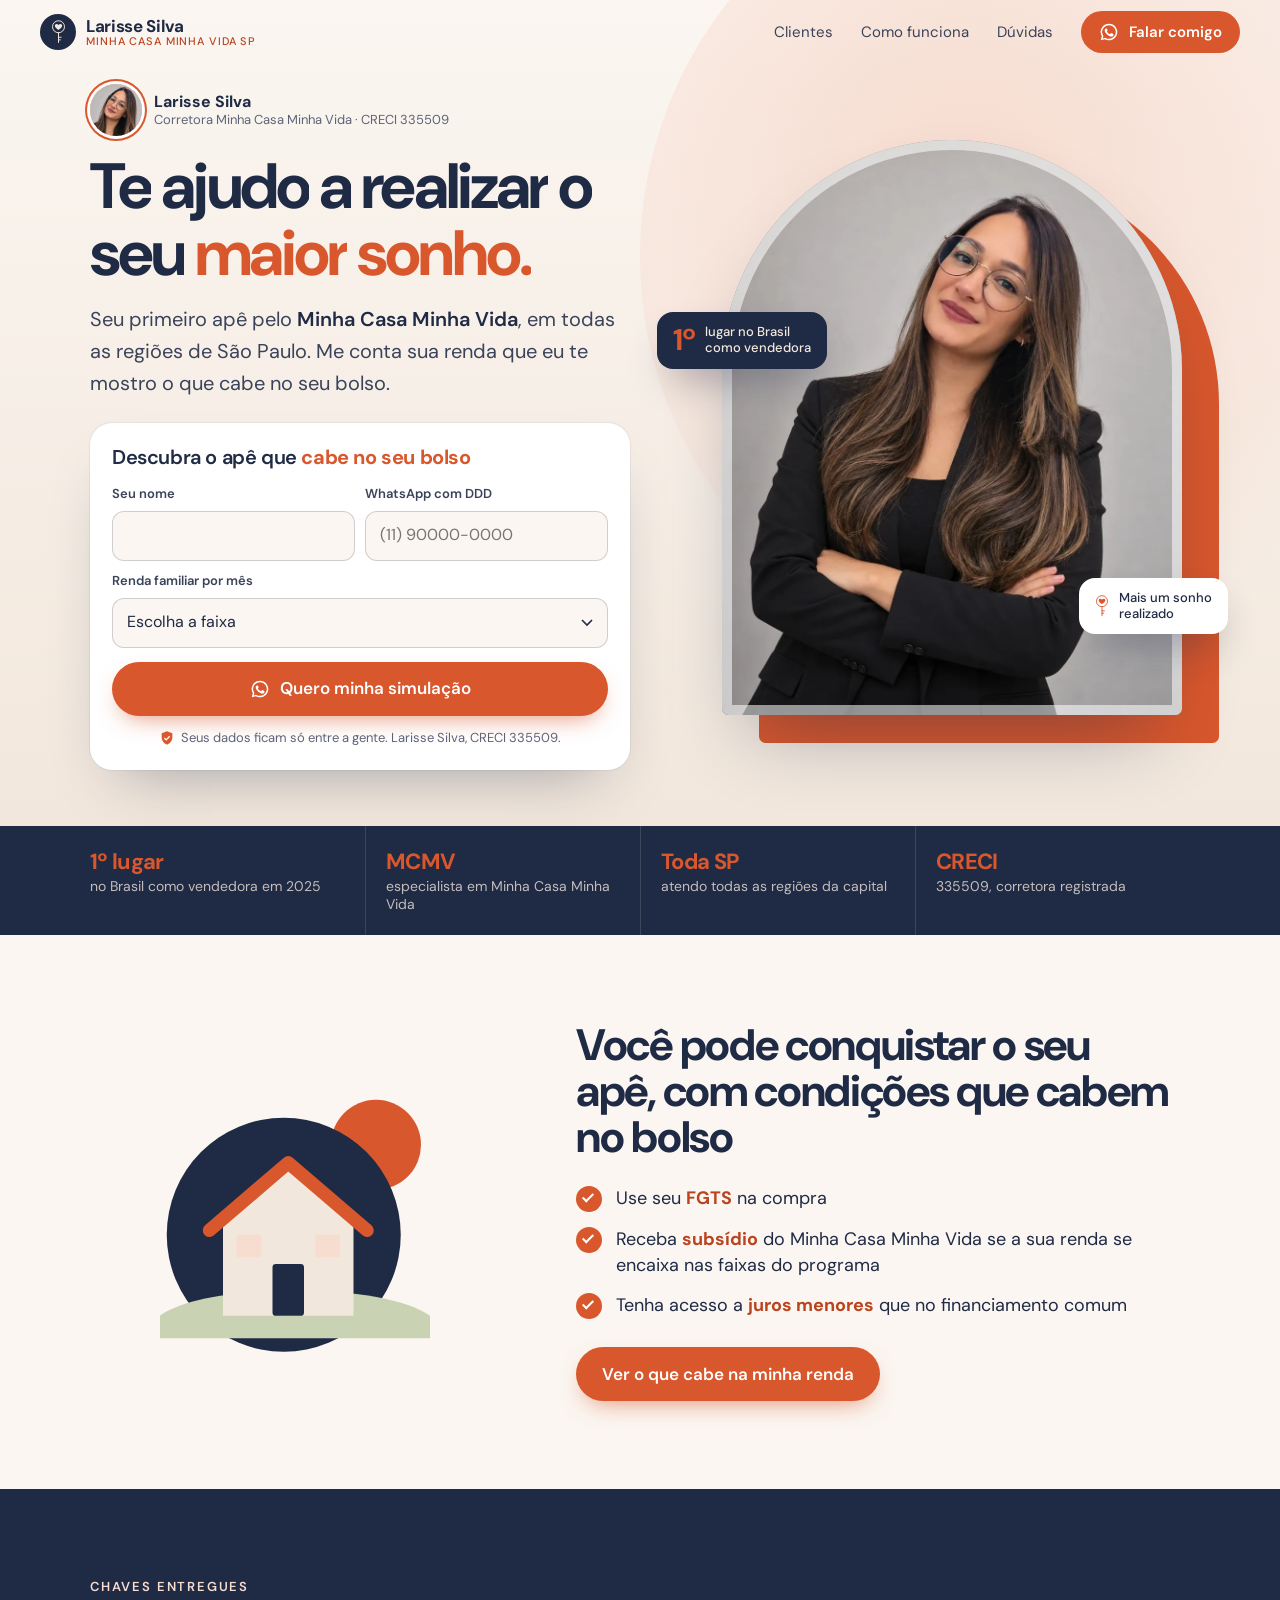
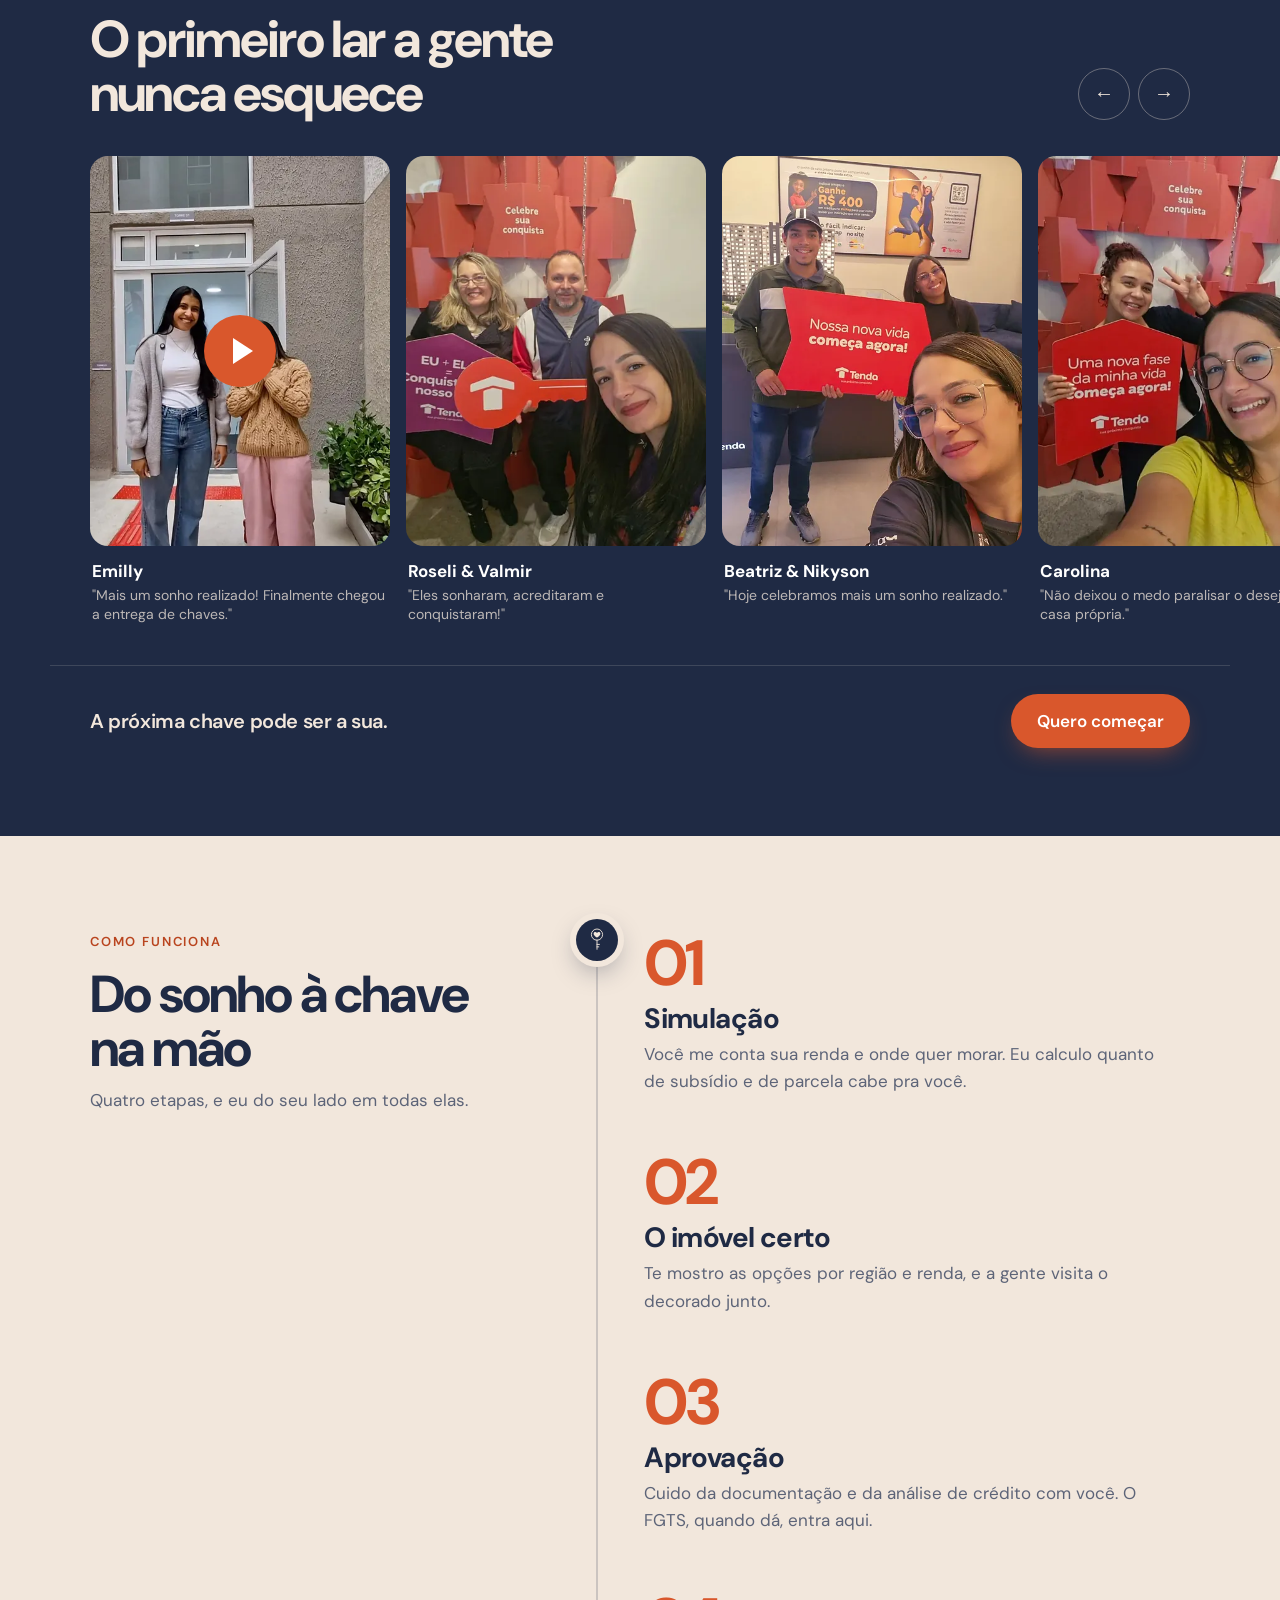
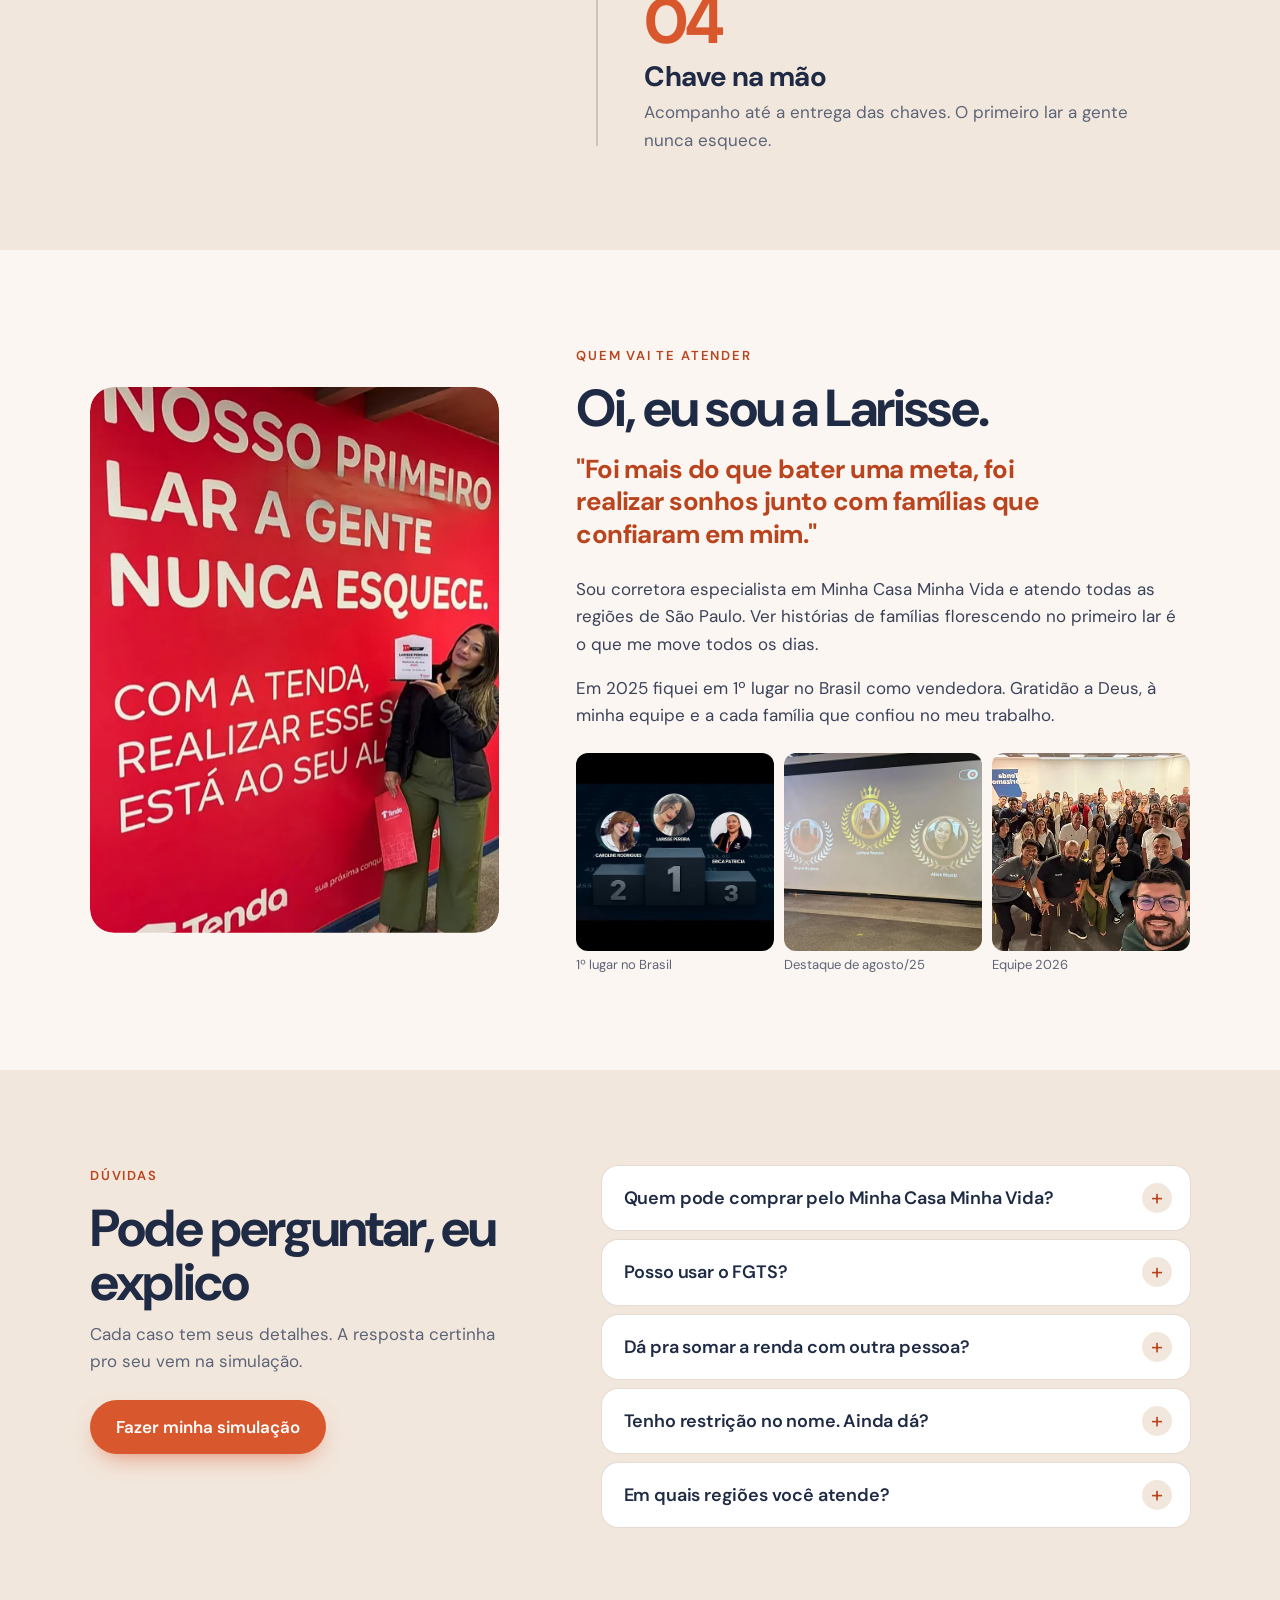
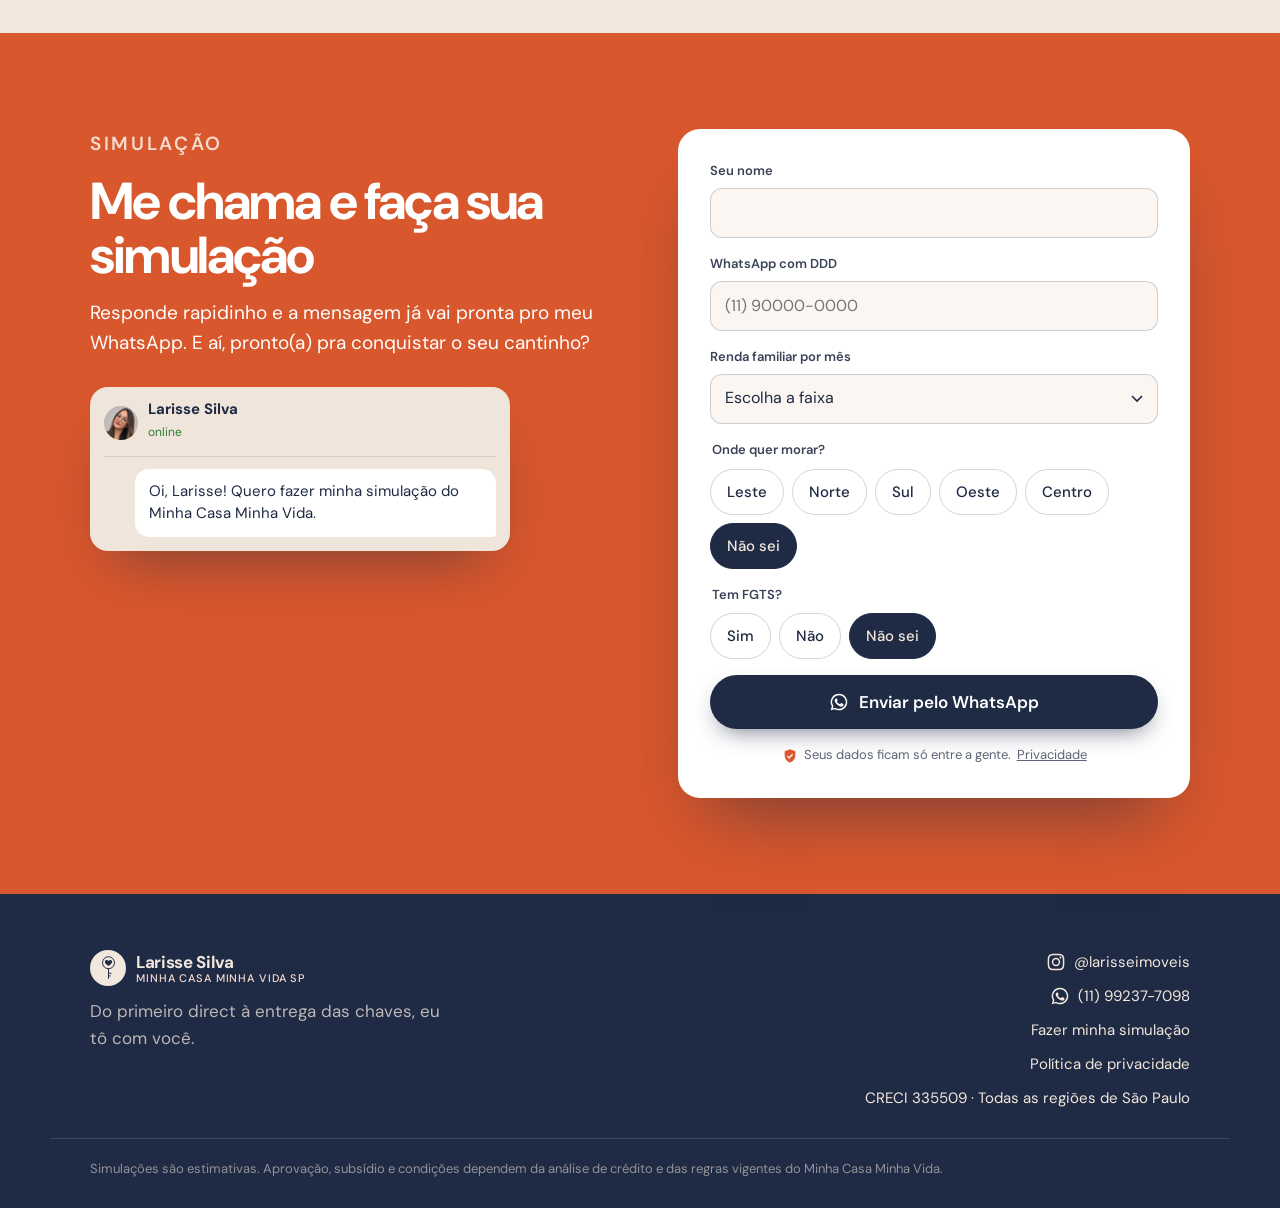
==== commit b614d218: "WhatsApp abre so em nova aba no computador, sem trocar a aba do site Co-Authored-By: Claude Opus 5.5" ====
--- a/index.html
+++ b/index.html
@@ -101,7 +101,7 @@
           <p class="form__err" role="alert" hidden></p>
           <div class="form__done" hidden>
             <p><b>Prontinho!</b> Estou abrindo o WhatsApp com a sua mensagem.</p>
-            <a class="btn btn--navy btn--block" data-open href="#">Abrir o WhatsApp</a>
+            <a class="btn btn--navy btn--block" data-open href="#" target="_blank" rel="noopener">Abrir o WhatsApp</a>
           </div>
         </form>
       </div>
@@ -337,7 +337,7 @@
         <p class="form__err" role="alert" hidden></p>
         <div class="form__done" hidden>
           <p><b>Prontinho!</b> Estou abrindo o WhatsApp com a sua mensagem.</p>
-          <a class="btn btn--block" data-open href="#">Abrir o WhatsApp</a>
+          <a class="btn btn--block" data-open href="#" target="_blank" rel="noopener">Abrir o WhatsApp</a>
         </div>
       </form>
     </div>
@@ -356,7 +356,7 @@
     </div>
     <div class="foot__links">
       <a href="https://www.instagram.com/larisseimoveis/" target="_blank" rel="noopener"><svg class="ico"><use href="#ig"/></svg>@larisseimoveis</a>
-      <a href="https://wa.me/5511992377098?text=Oi%2C%20Larisse!%20Vim%20pelo%20site%20e%20quero%20saber%20mais%20sobre%20o%20Minha%20Casa%20Minha%20Vida." data-wa-direct><svg class="ico"><use href="#wa"/></svg>(11) 99237-7098</a>
+      <a href="https://wa.me/5511992377098?text=Oi%2C%20Larisse!%20Vim%20pelo%20site%20e%20quero%20saber%20mais%20sobre%20o%20Minha%20Casa%20Minha%20Vida." data-wa-direct target="_blank" rel="noopener"><svg class="ico"><use href="#wa"/></svg>(11) 99237-7098</a>
       <a href="#simular">Fazer minha simulação</a>
       <a href="privacidade.html">Política de privacidade</a>
       <span>CRECI 335509 · Todas as regiões de São Paulo</span>
@@ -370,6 +370,6 @@
   <a href="#simular" class="btn btn--block" data-cta="dock"><svg class="ico"><use href="#wa"/></svg>Quero minha simulação</a>
 </div>
 
-<script src="main.js?v=11" defer></script>
+<script src="main.js?v=12" defer></script>
 </body>
 </html>
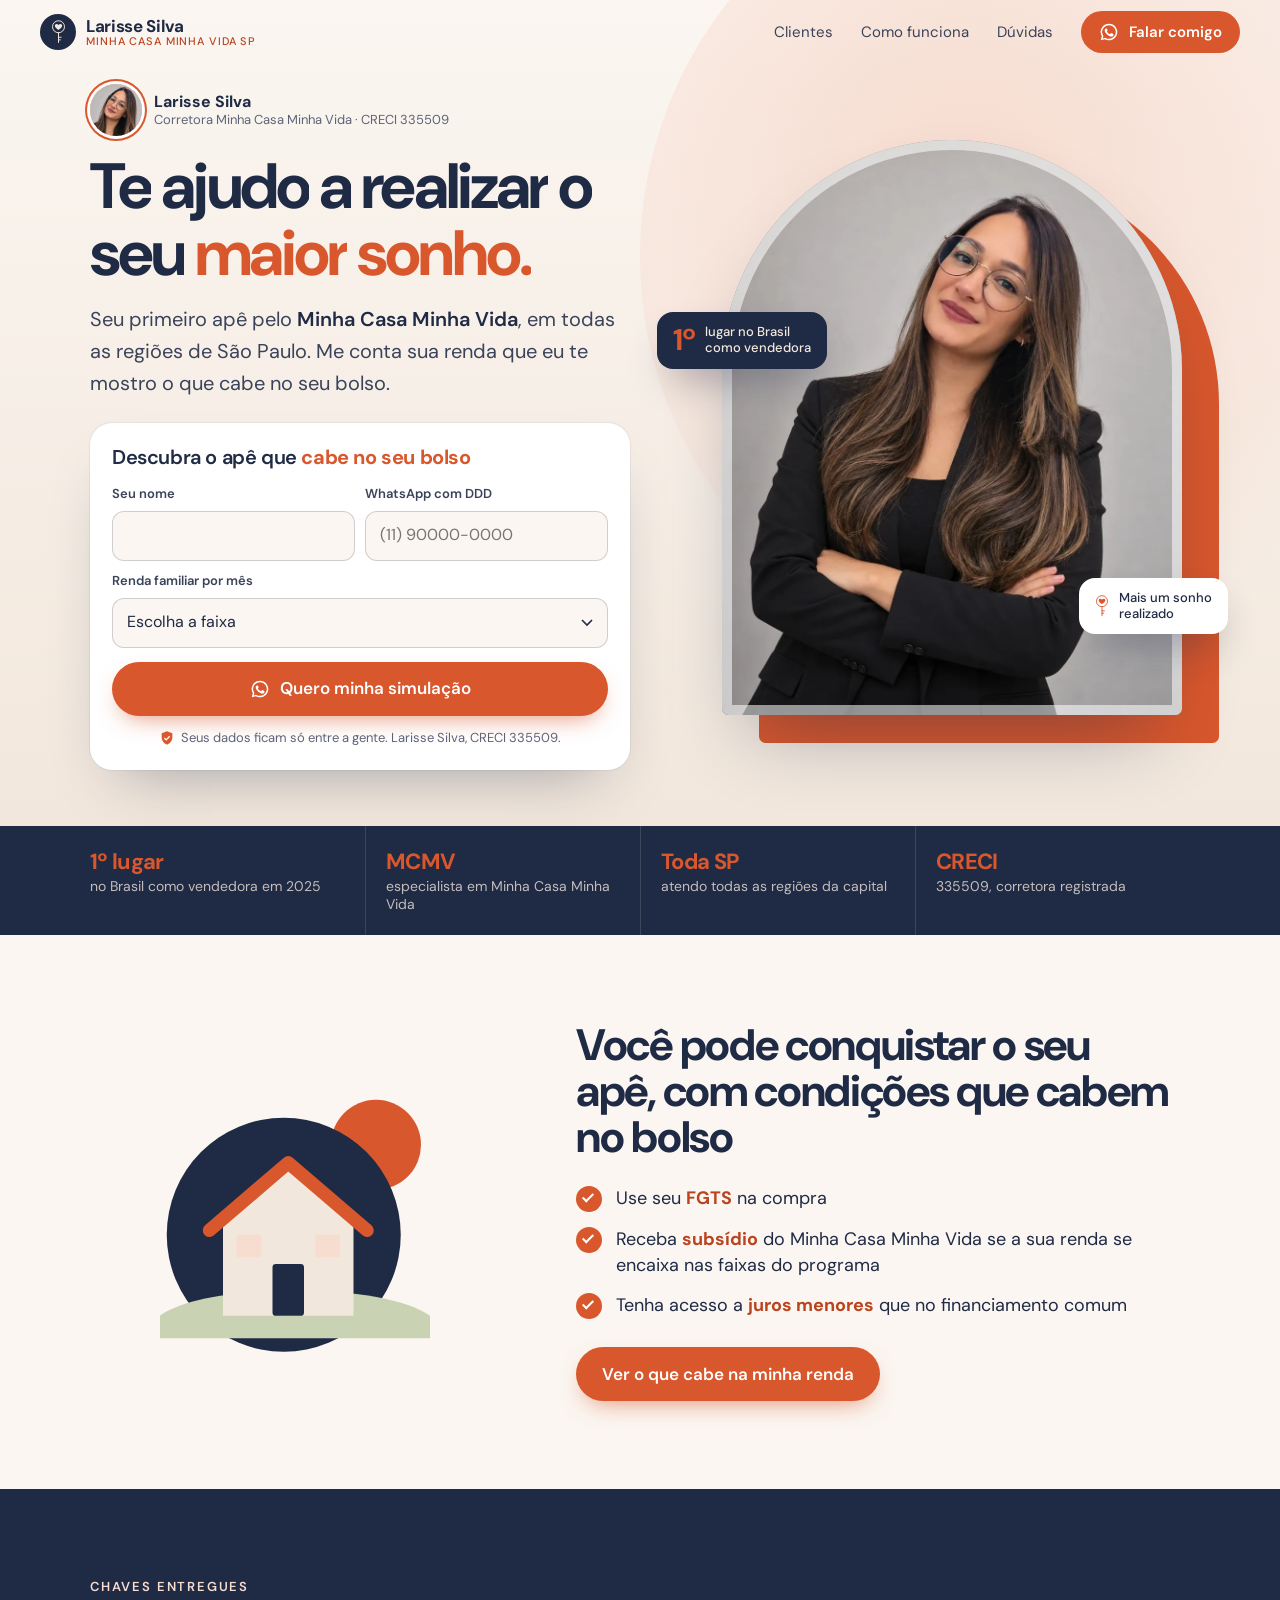
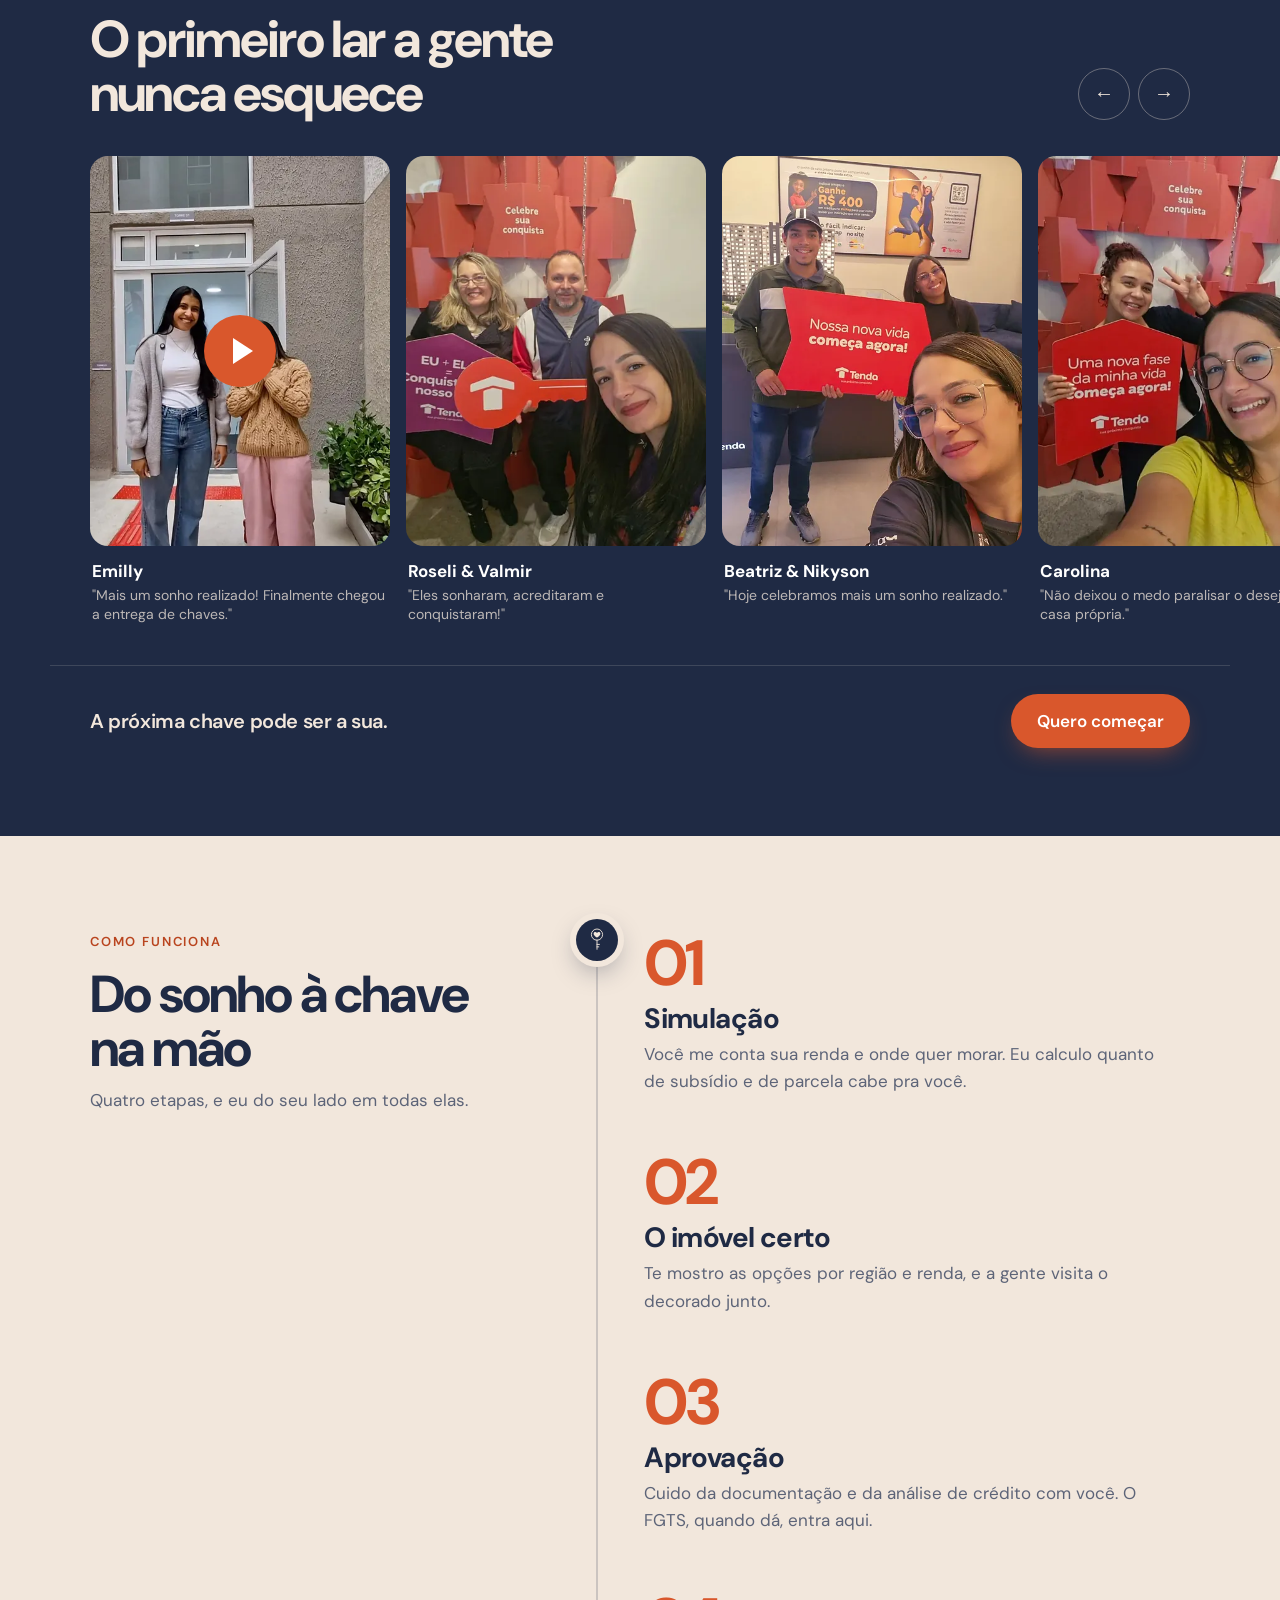
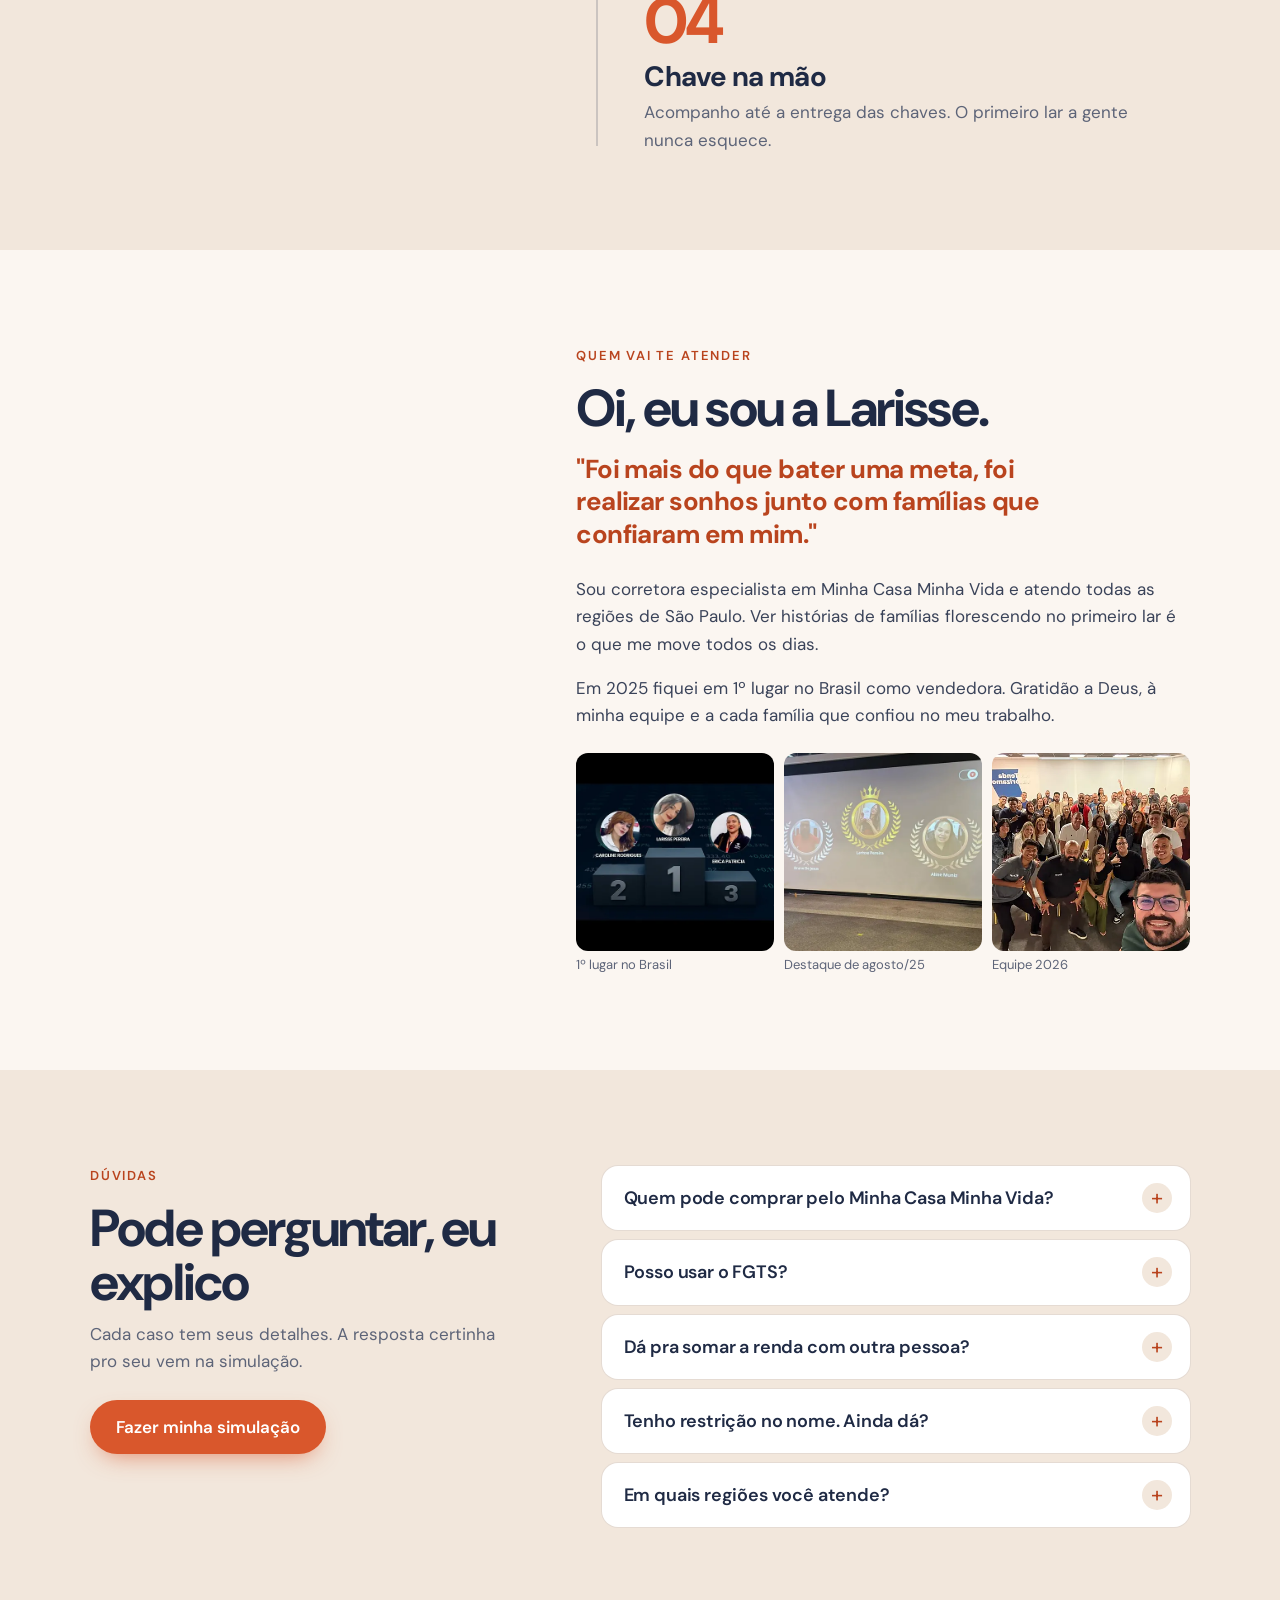
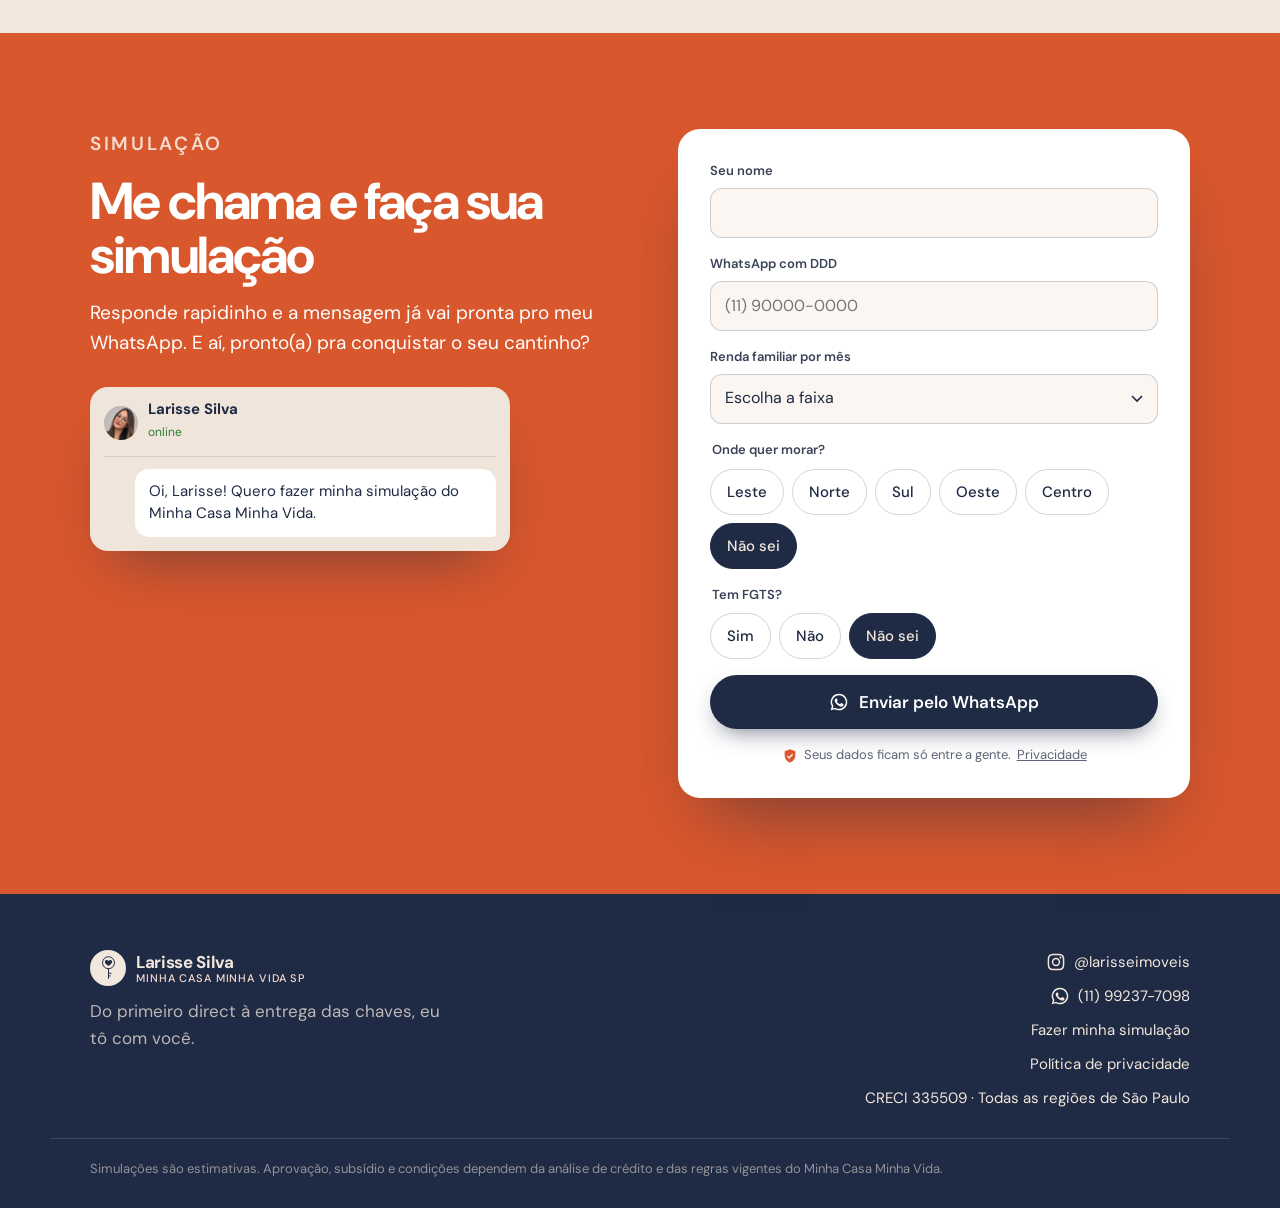
==== commit d7318c95: "Ativa o Pixel da Meta (1810458990170668) Co-Authored-By: Claude Opus 5.5 <noreply@anthropic.com>" ====
--- a/index.html
+++ b/index.html
@@ -20,7 +20,7 @@
   <link href="https://fonts.googleapis.com/css2?family=DM+Sans:opsz,wght@9..40,400;9..40,500;9..40,600;9..40,700&display=swap" rel="stylesheet">
   <link rel="preload" as="image" href="img/larisse-mini.webp" media="(max-width: 820px)" fetchpriority="high">
   <link rel="preload" as="image" href="img/larisse-960.webp" media="(min-width: 821px)" fetchpriority="high">
-  <link rel="stylesheet" href="styles.css?v=10">
+  <link rel="stylesheet" href="styles.css?v=11">
   <script type="application/ld+json">
   {"@context":"https://schema.org","@type":"RealEstateAgent","name":"Larisse Silva","description":"Corretora especialista Minha Casa Minha Vida em São Paulo. CRECI 335509.","image":"https://hctoliv.github.io/larisse-imoveis/img/larisse-560.webp","areaServed":"São Paulo, SP","telephone":"+55-11-99237-7098","url":"https://hctoliv.github.io/larisse-imoveis/","sameAs":["https://www.instagram.com/larisseimoveis/"]}
   </script>
@@ -45,6 +45,8 @@
   </symbol>
 </svg>
 
+<noscript><img height="1" width="1" style="display:none" alt="" src="https://www.facebook.com/tr?id=1810458990170668&amp;ev=PageView&amp;noscript=1"></noscript>
+
 <div class="progress" aria-hidden="true"><span data-progress></span></div>
 
 <header class="nav" id="top">
@@ -88,10 +90,10 @@
             <label class="field field--full"><span>Renda familiar por mês</span>
               <select name="renda" required>
                 <option value="">Escolha a faixa</option>
-                <option>Até R$ 2.850</option>
-                <option>R$ 2.850 a R$ 4.700</option>
-                <option>R$ 4.700 a R$ 8.600</option>
-                <option>R$ 8.600 a R$ 13.000</option>
+                <option>Até R$ 3.200</option>
+                <option>R$ 3.200 a R$ 5.000</option>
+                <option>R$ 5.000 a R$ 9.600</option>
+                <option>R$ 9.600 a R$ 13.000</option>
                 <option>Acima de R$ 13.000</option>
               </select>
             </label>
@@ -310,10 +312,10 @@
         <label class="field"><span>Renda familiar por mês</span>
           <select name="renda" required>
             <option value="">Escolha a faixa</option>
-            <option>Até R$ 2.850</option>
-            <option>R$ 2.850 a R$ 4.700</option>
-            <option>R$ 4.700 a R$ 8.600</option>
-            <option>R$ 8.600 a R$ 13.000</option>
+            <option>Até R$ 3.200</option>
+            <option>R$ 3.200 a R$ 5.000</option>
+            <option>R$ 5.000 a R$ 9.600</option>
+            <option>R$ 9.600 a R$ 13.000</option>
             <option>Acima de R$ 13.000</option>
           </select>
         </label>
@@ -370,6 +372,6 @@
   <a href="#simular" class="btn btn--block" data-cta="dock"><svg class="ico"><use href="#wa"/></svg>Quero minha simulação</a>
 </div>
 
-<script src="main.js?v=12" defer></script>
+<script src="main.js?v=14" defer></script>
 </body>
 </html>
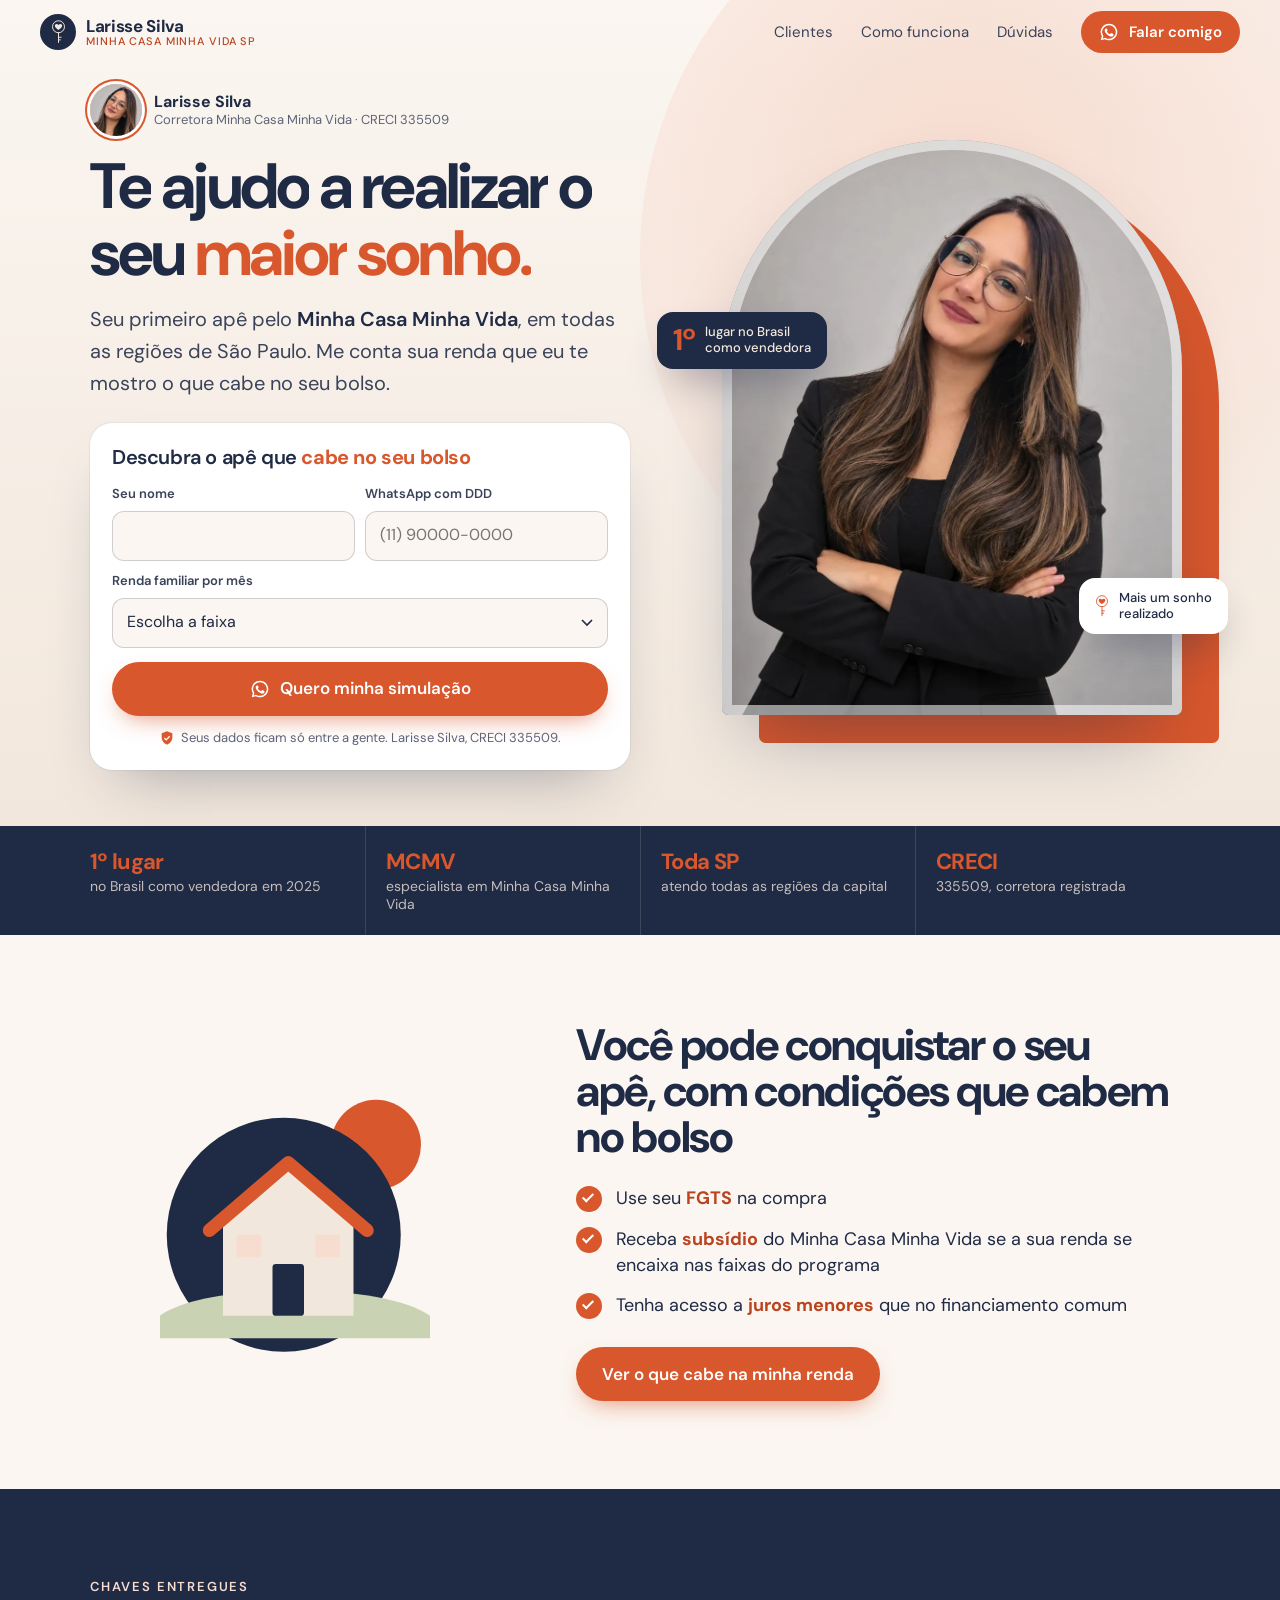
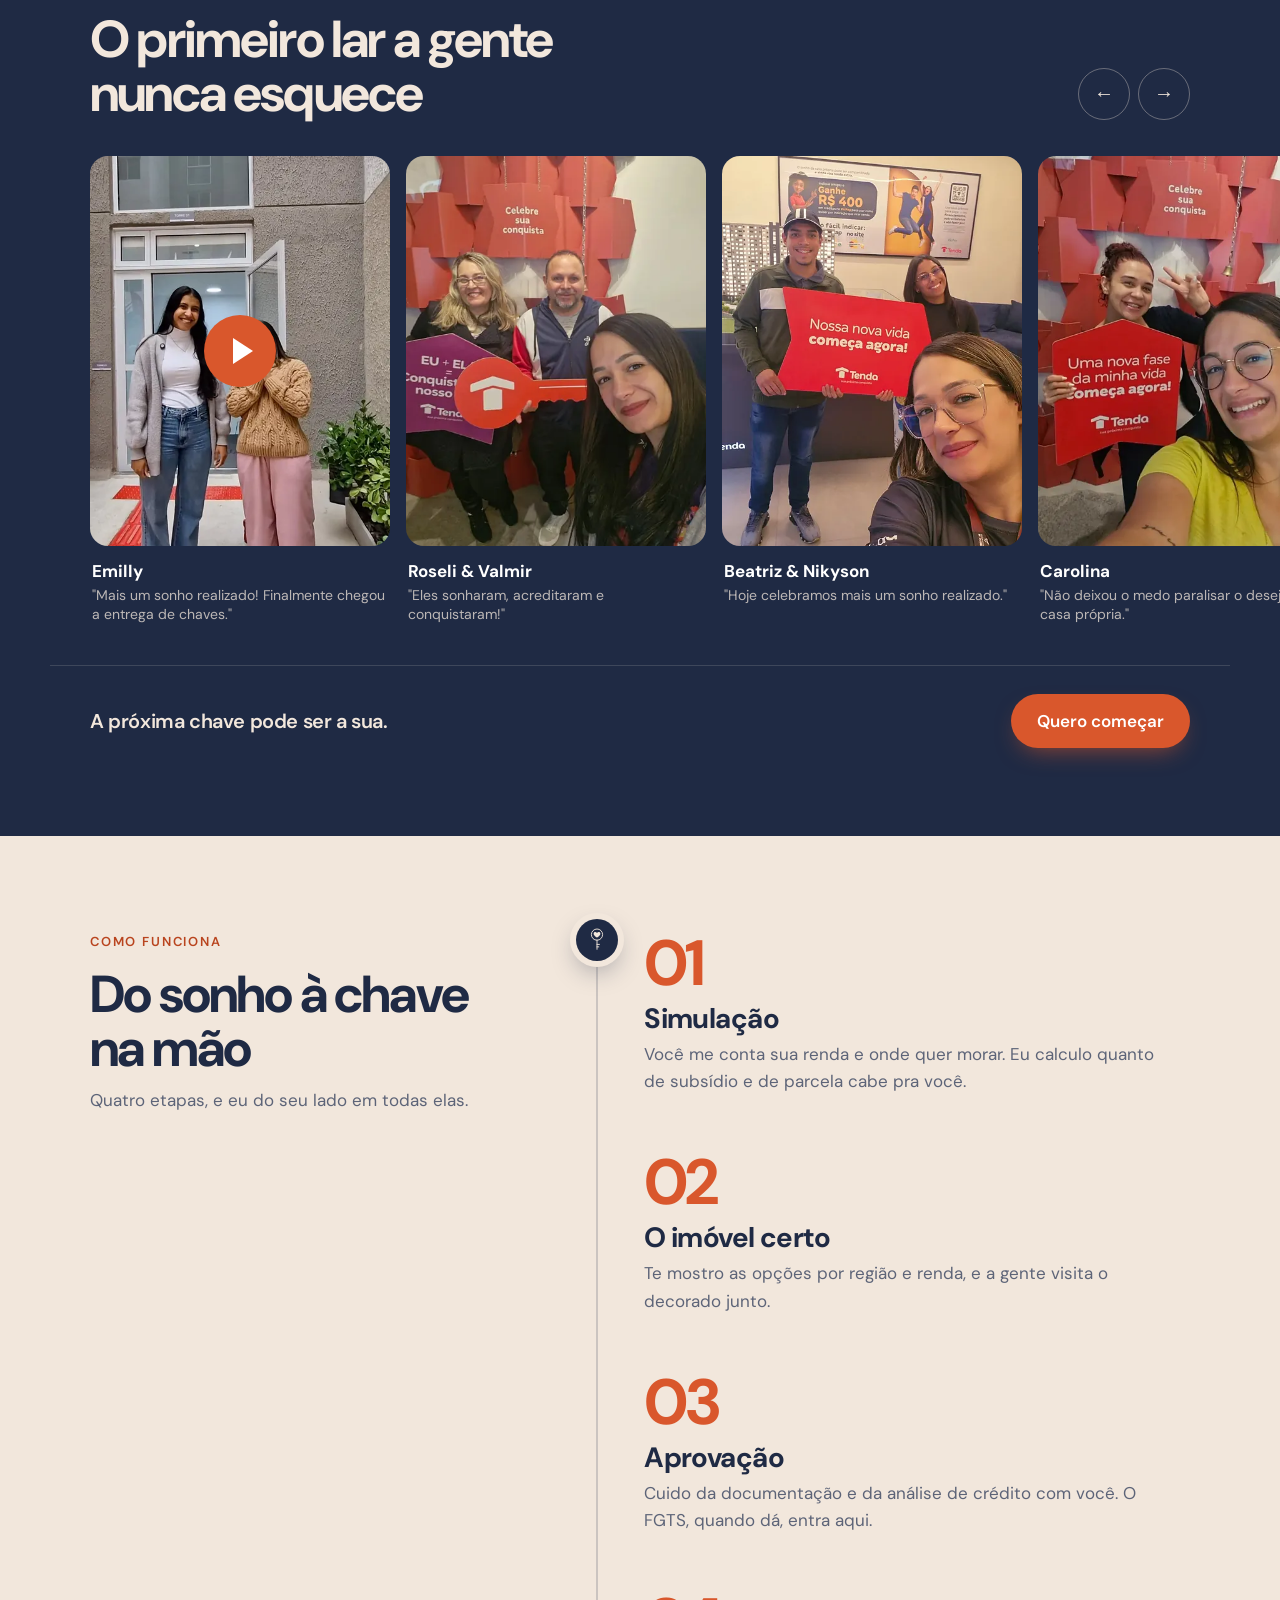
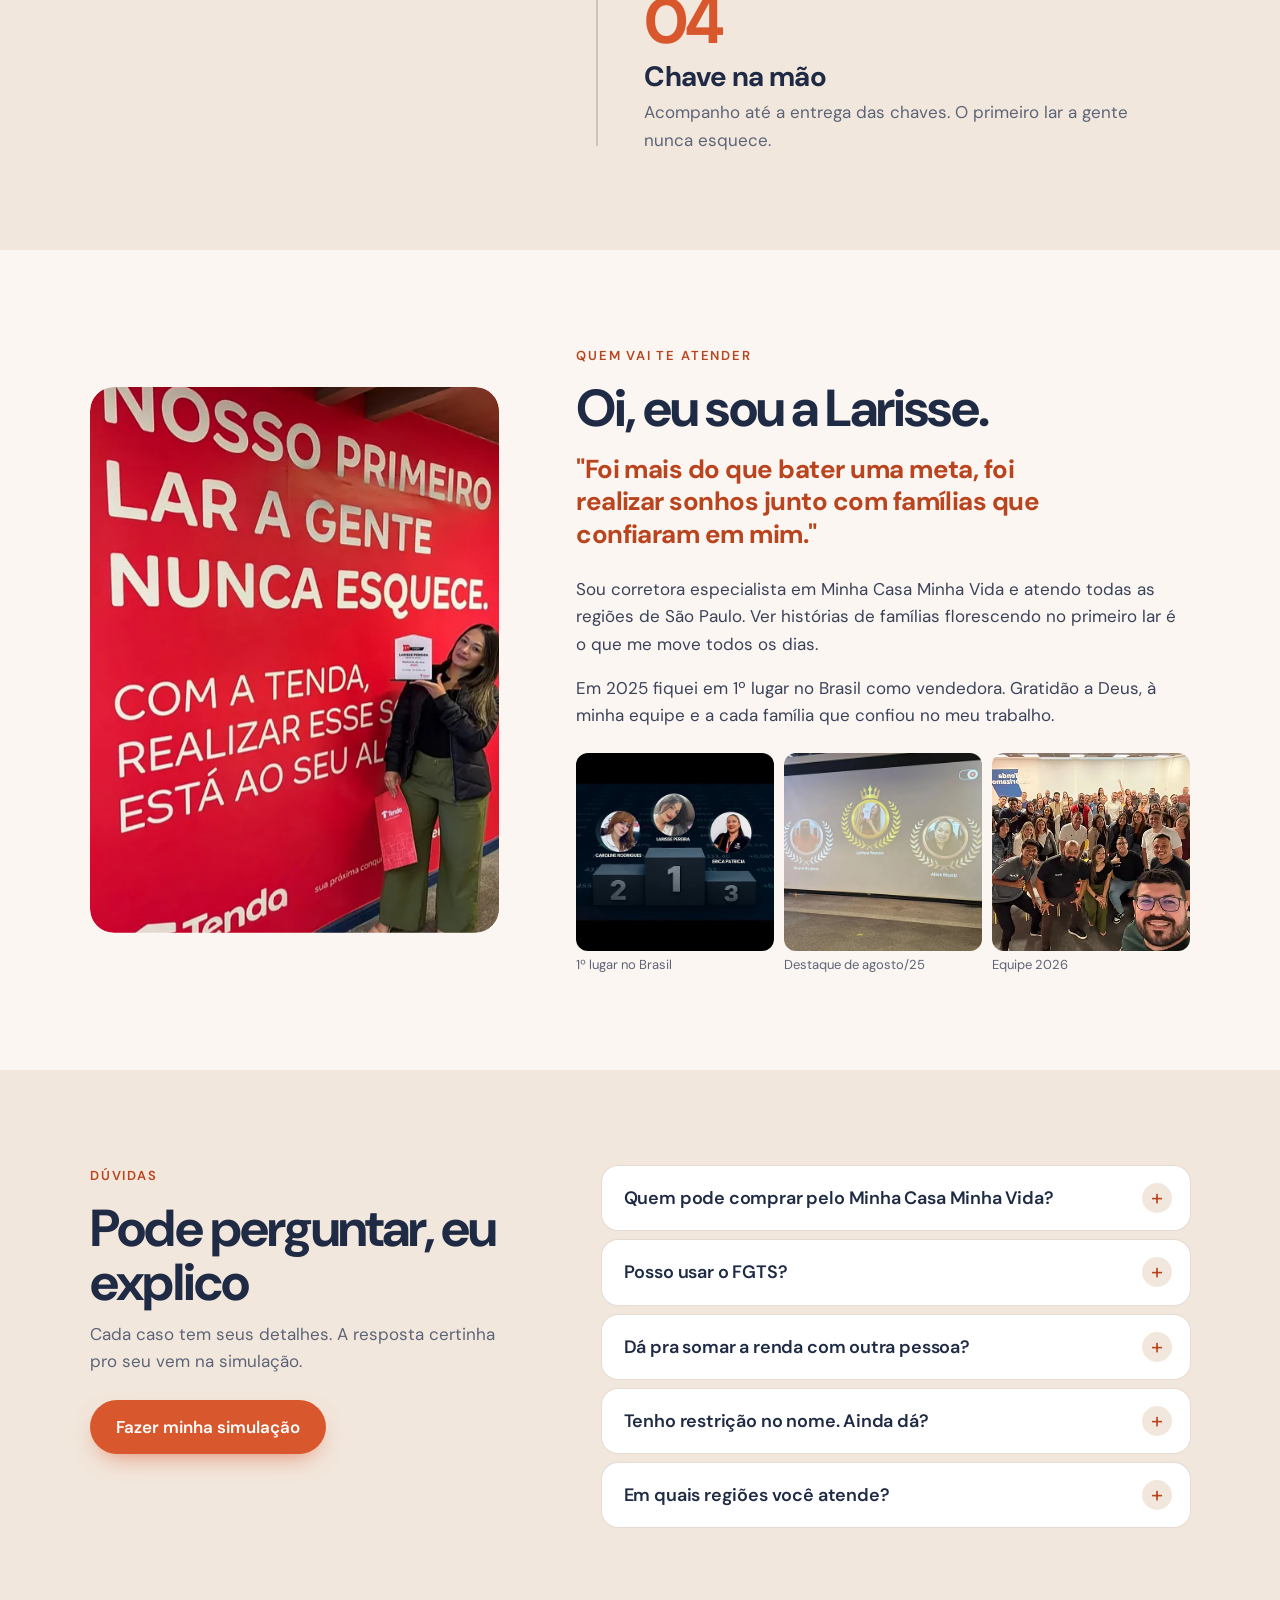
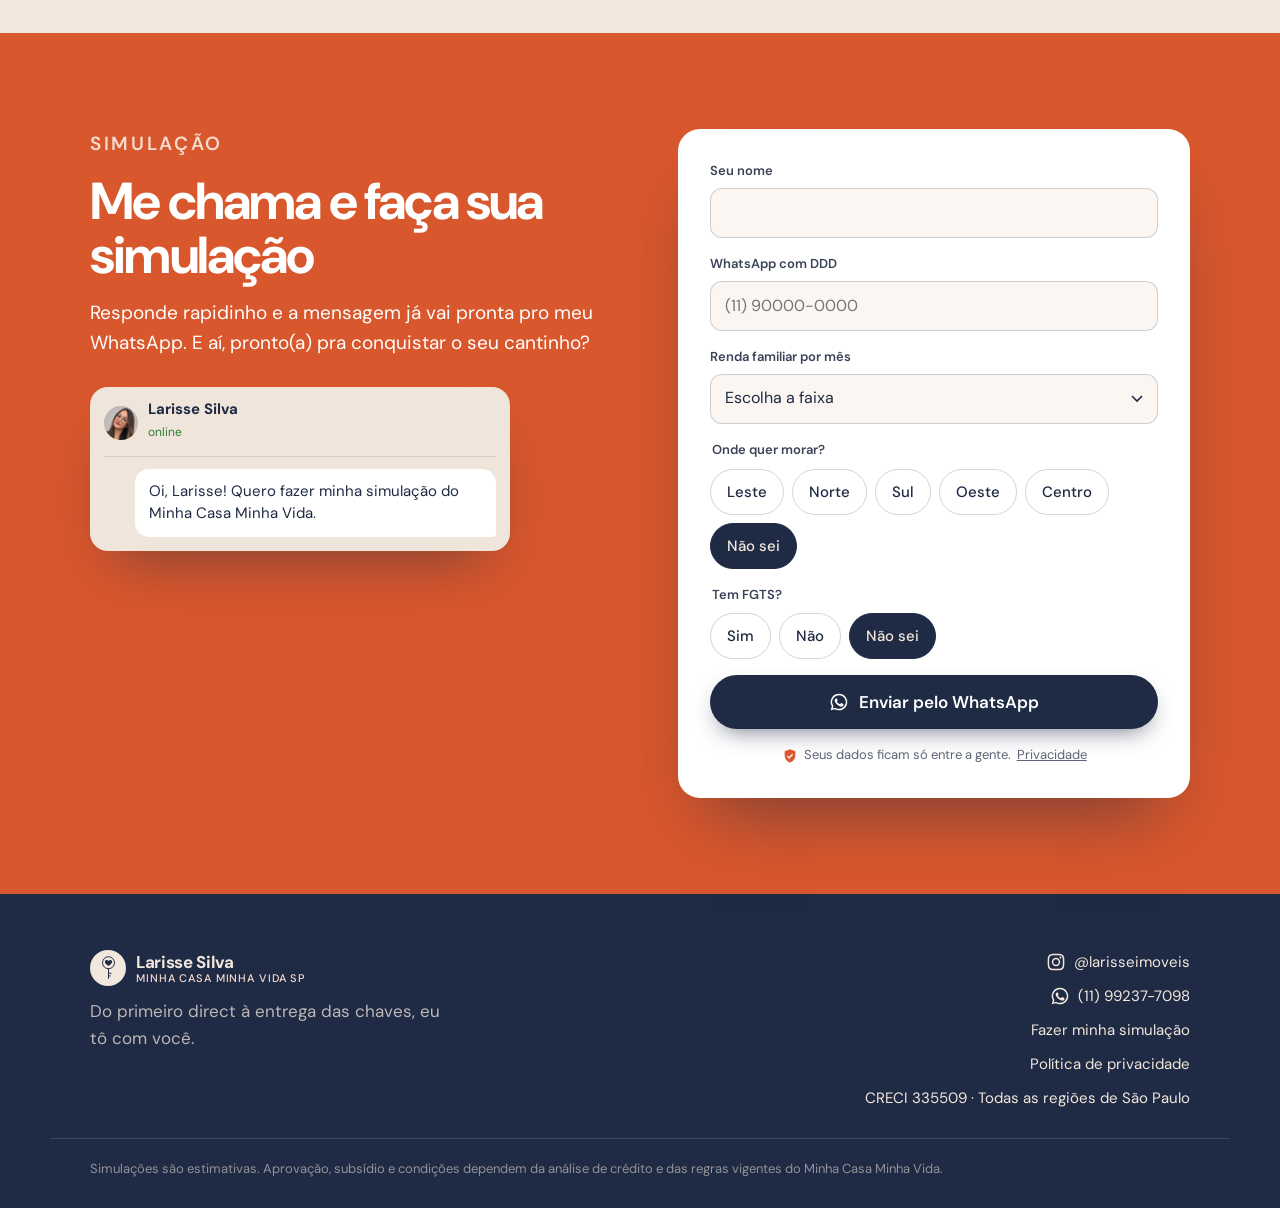
==== commit 0f6f514b: "Usa o dominio larisseimoveis.com.br no canonical, og e dados estruturados Co-Authored-By: Claude Opu" ====
--- a/index.html
+++ b/index.html
@@ -5,11 +5,13 @@
   <meta name="viewport" content="width=device-width, initial-scale=1, maximum-scale=1, user-scalable=no, viewport-fit=cover">
   <title>Larisse Silva | Minha Casa Minha Vida em São Paulo</title>
   <meta name="description" content="Larisse Silva, corretora especialista Minha Casa Minha Vida, 1º lugar no Brasil em vendas. Te ajudo a realizar o seu maior sonho: o primeiro apê, em todas as regiões de São Paulo. CRECI 335509.">
+  <link rel="canonical" href="https://larisseimoveis.com.br/">
+  <meta property="og:url" content="https://larisseimoveis.com.br/">
   <meta property="og:type" content="website">
   <meta property="og:locale" content="pt_BR">
   <meta property="og:title" content="Larisse Silva | Minha Casa Minha Vida SP">
   <meta property="og:description" content="Te ajudo a realizar o seu maior sonho: o primeiro apê em São Paulo. Fale comigo no WhatsApp.">
-  <meta property="og:image" content="https://hctoliv.github.io/larisse-imoveis/img/og.jpg">
+  <meta property="og:image" content="https://larisseimoveis.com.br/img/og.jpg">
   <meta property="og:image:width" content="1200">
   <meta property="og:image:height" content="630">
   <meta name="twitter:card" content="summary_large_image">
@@ -22,7 +24,7 @@
   <link rel="preload" as="image" href="img/larisse-960.webp" media="(min-width: 821px)" fetchpriority="high">
   <link rel="stylesheet" href="styles.css?v=11">
   <script type="application/ld+json">
-  {"@context":"https://schema.org","@type":"RealEstateAgent","name":"Larisse Silva","description":"Corretora especialista Minha Casa Minha Vida em São Paulo. CRECI 335509.","image":"https://hctoliv.github.io/larisse-imoveis/img/larisse-560.webp","areaServed":"São Paulo, SP","telephone":"+55-11-99237-7098","url":"https://hctoliv.github.io/larisse-imoveis/","sameAs":["https://www.instagram.com/larisseimoveis/"]}
+  {"@context":"https://schema.org","@type":"RealEstateAgent","name":"Larisse Silva","description":"Corretora especialista Minha Casa Minha Vida em São Paulo. CRECI 335509.","image":"https://larisseimoveis.com.br/img/larisse-560.webp","areaServed":"São Paulo, SP","telephone":"+55-11-99237-7098","url":"https://larisseimoveis.com.br/","sameAs":["https://www.instagram.com/larisseimoveis/"]}
   </script>
 </head>
 <body>
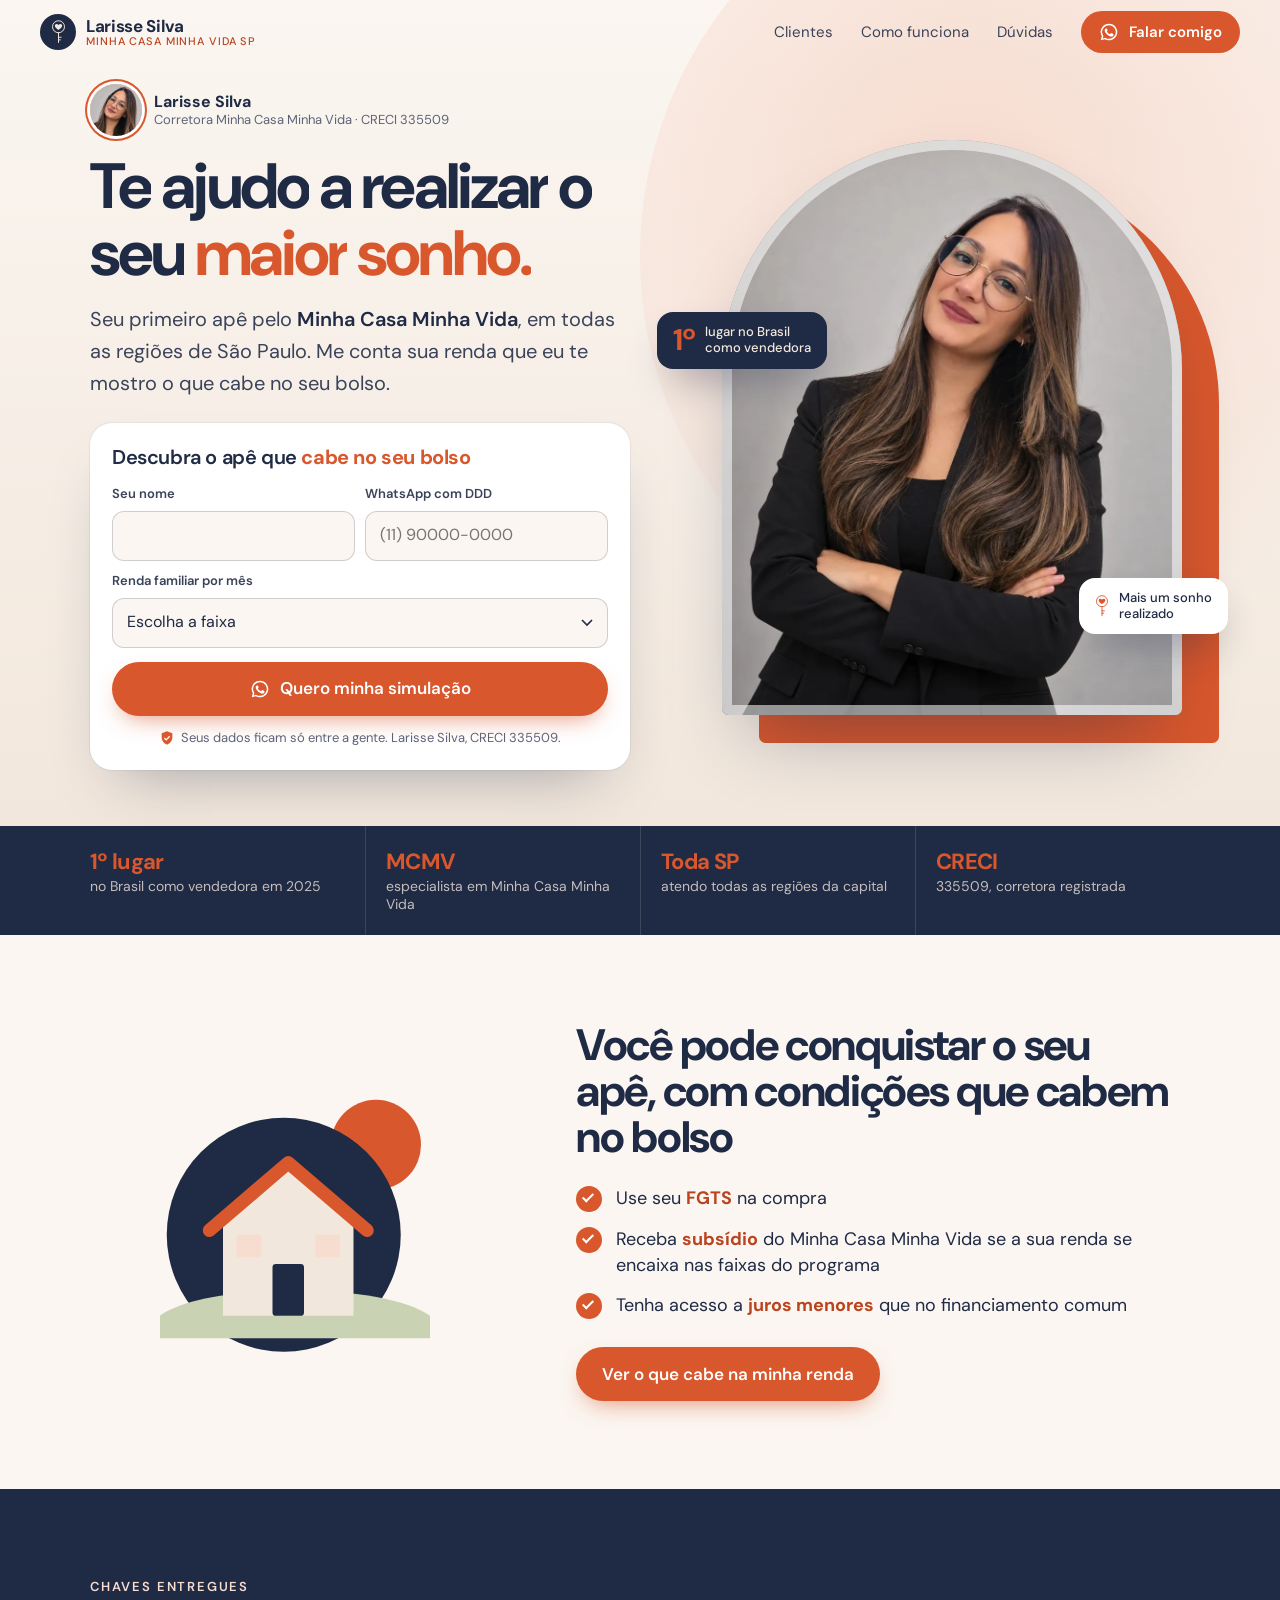
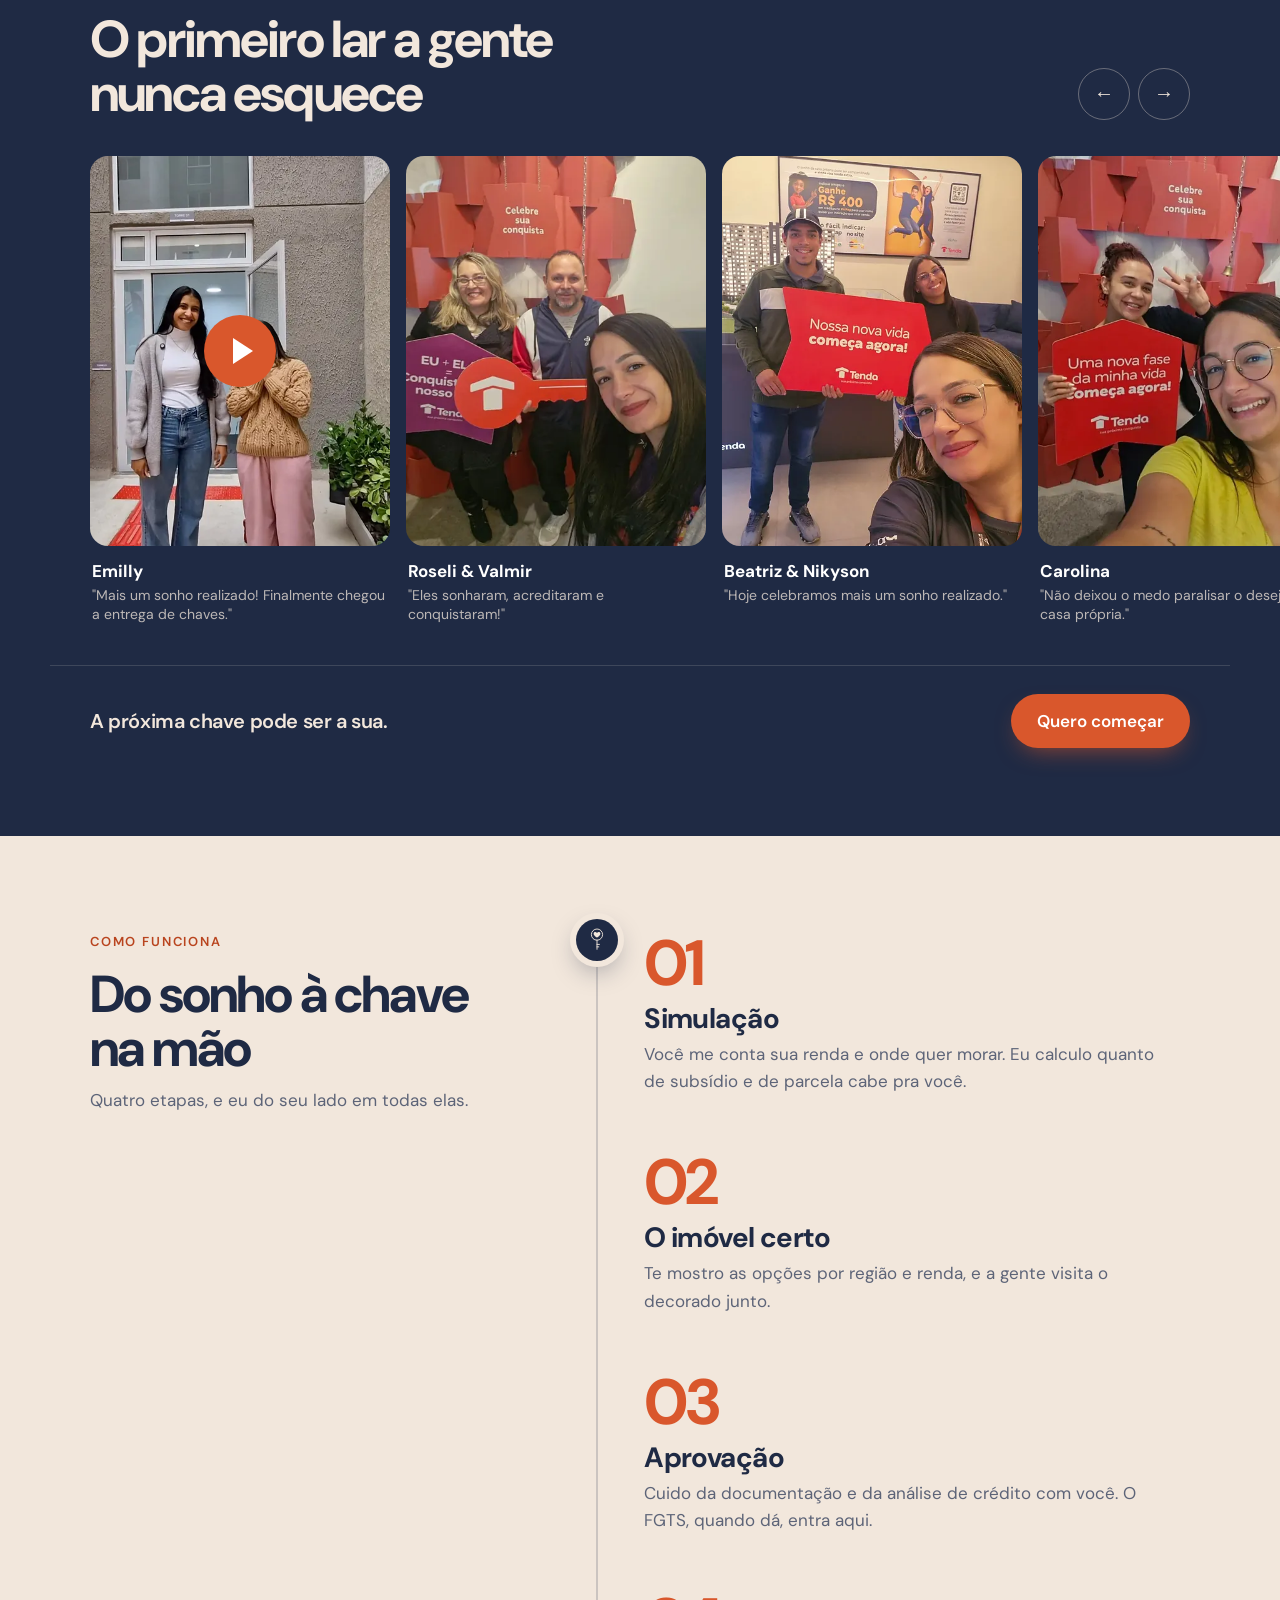
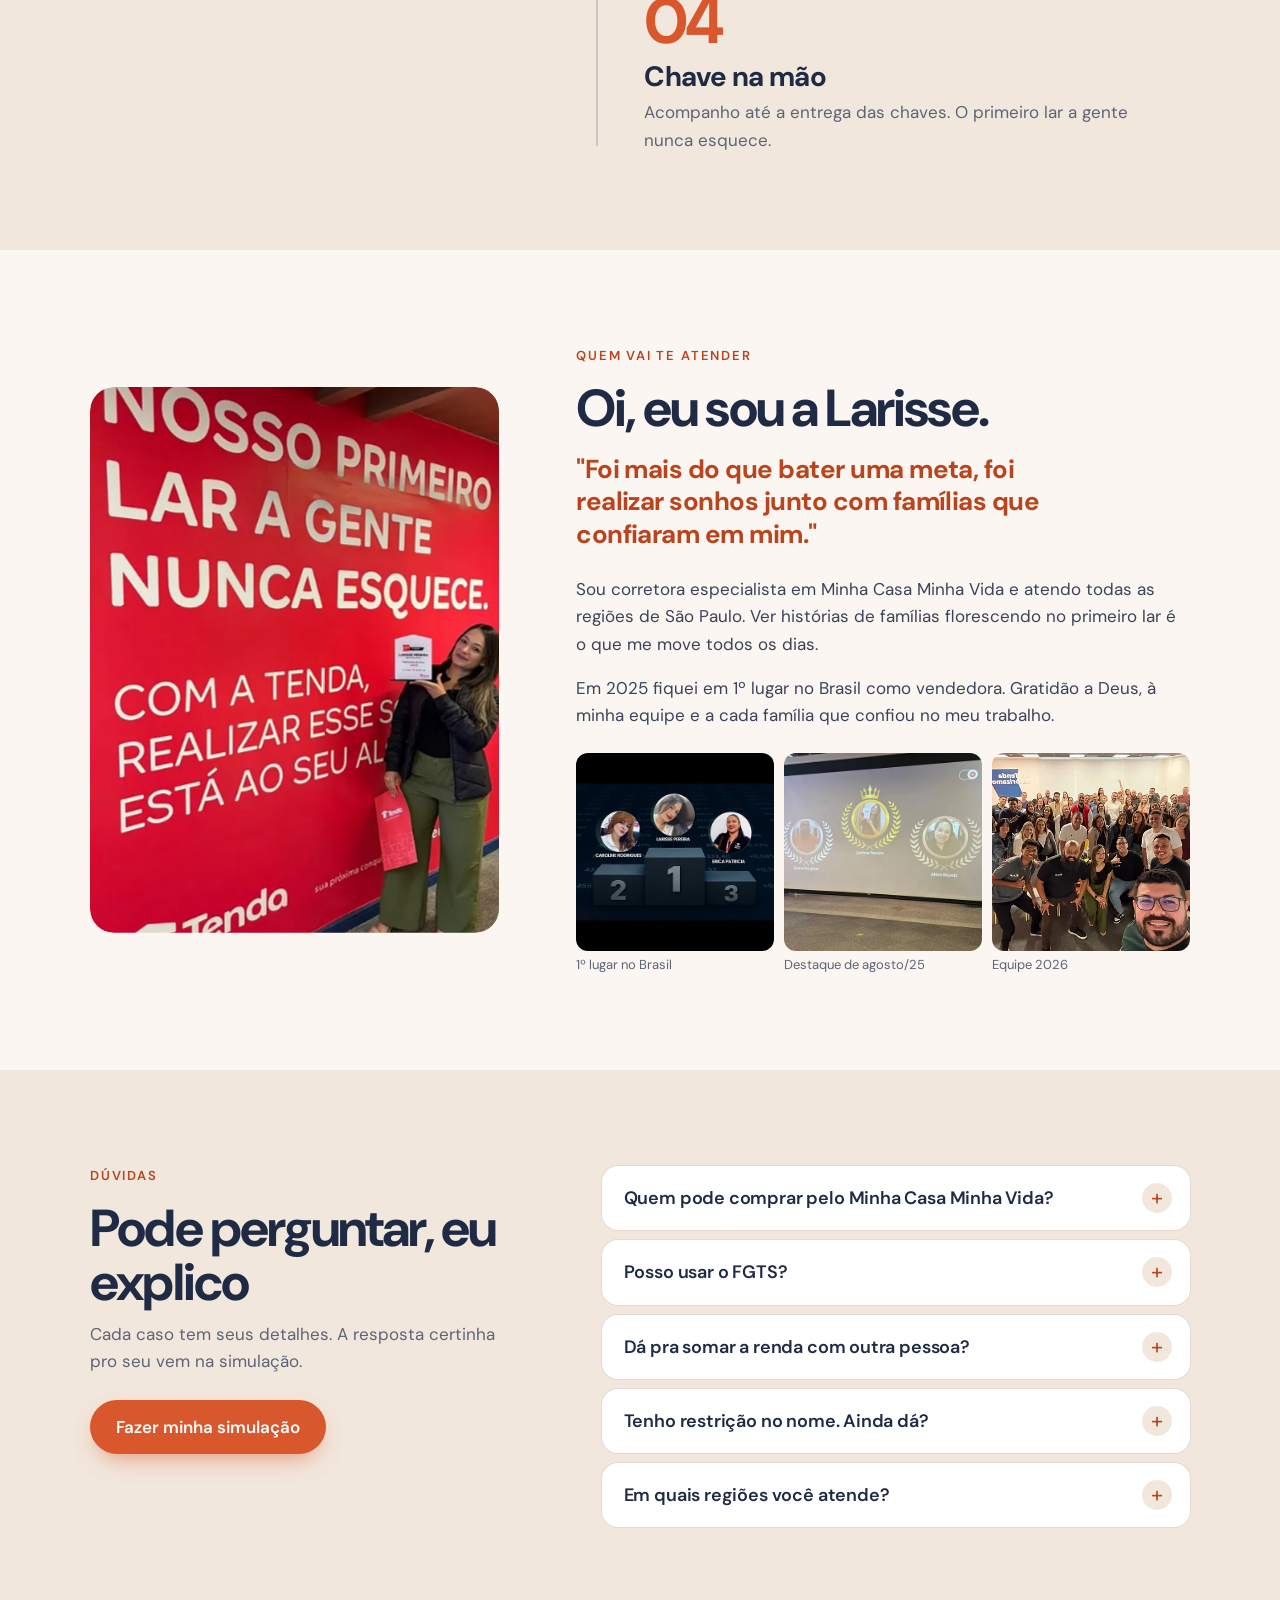
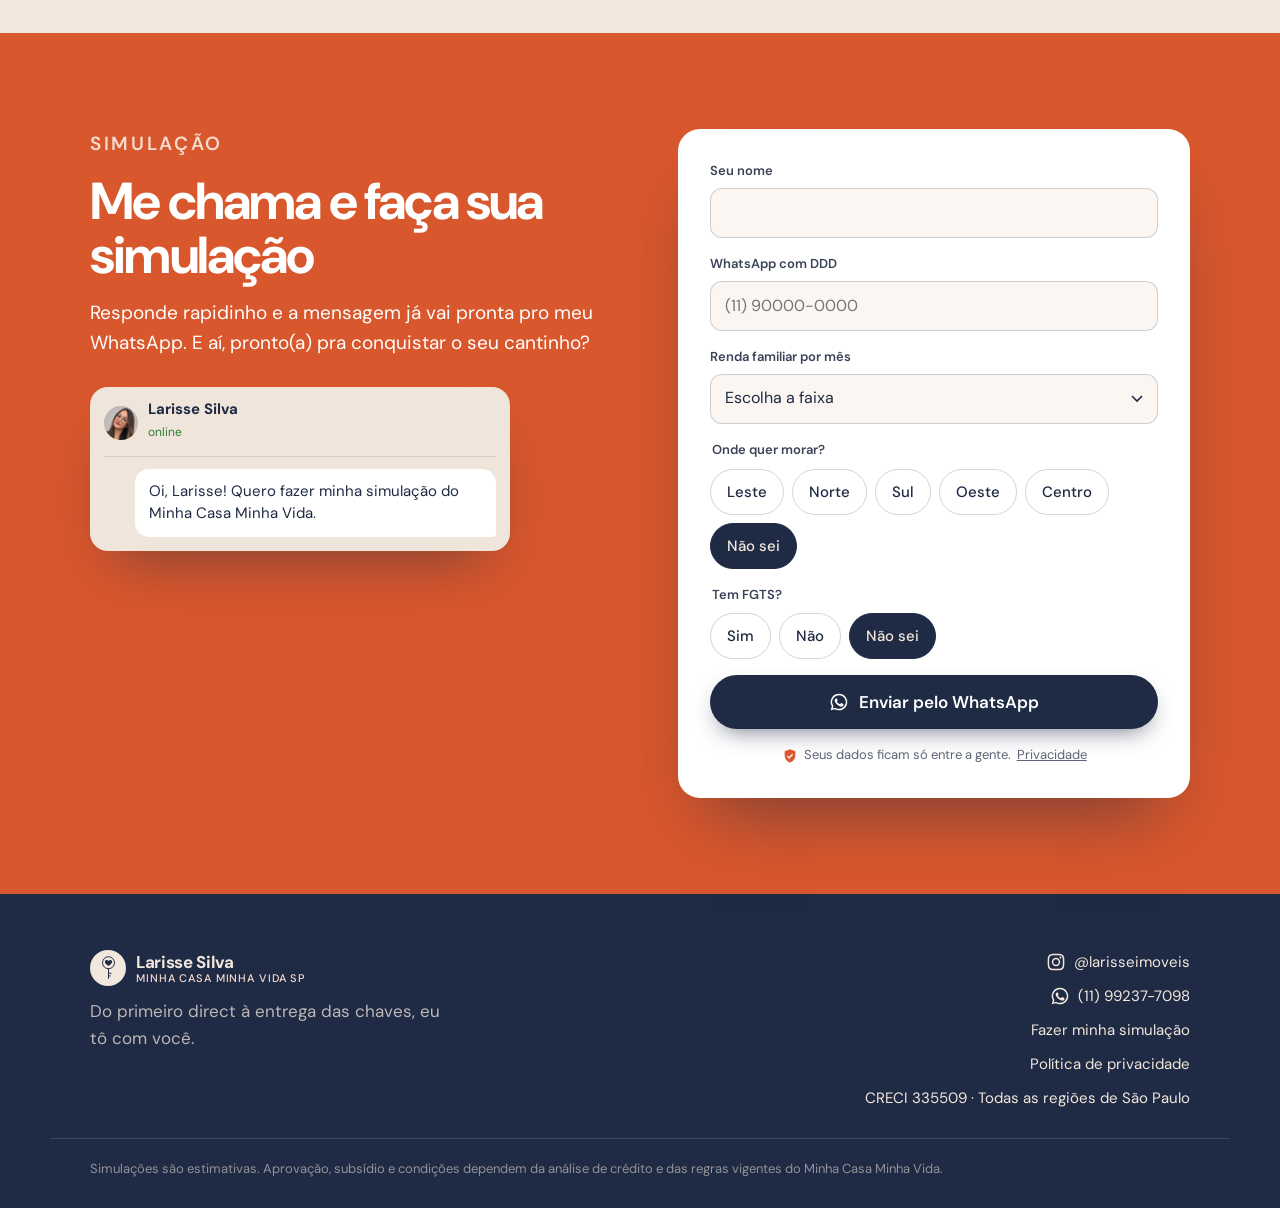
==== commit 71db3a41: "Meta-tag de verificacao do dominio na Meta Co-Authored-By: Claude Opus 5.5 <noreply@anthropic.com>" ====
--- a/index.html
+++ b/index.html
@@ -15,6 +15,7 @@
   <meta property="og:image:width" content="1200">
   <meta property="og:image:height" content="630">
   <meta name="twitter:card" content="summary_large_image">
+  <meta name="facebook-domain-verification" content="jhg49c6jzbi98e045lc898fr7y9pay">
   <meta name="theme-color" content="#fbf6f1">
   <link rel="icon" href="data:image/svg+xml,%3Csvg xmlns='http://www.w3.org/2000/svg' viewBox='0 0 64 64'%3E%3Ccircle cx='32' cy='32' r='32' fill='%231f2a44'/%3E%3Cpath d='M32 26c-3-5-11-3-10 3 1 5 10 10 10 10s9-5 10-10c1-6-7-8-10-3z' fill='none' stroke='%23f2e7dc' stroke-width='3'/%3E%3Cpath d='M32 40v16m0-6h5m-5 4h4' stroke='%23f2e7dc' stroke-width='3' fill='none'/%3E%3C/svg%3E">
   <link rel="preconnect" href="https://fonts.googleapis.com">
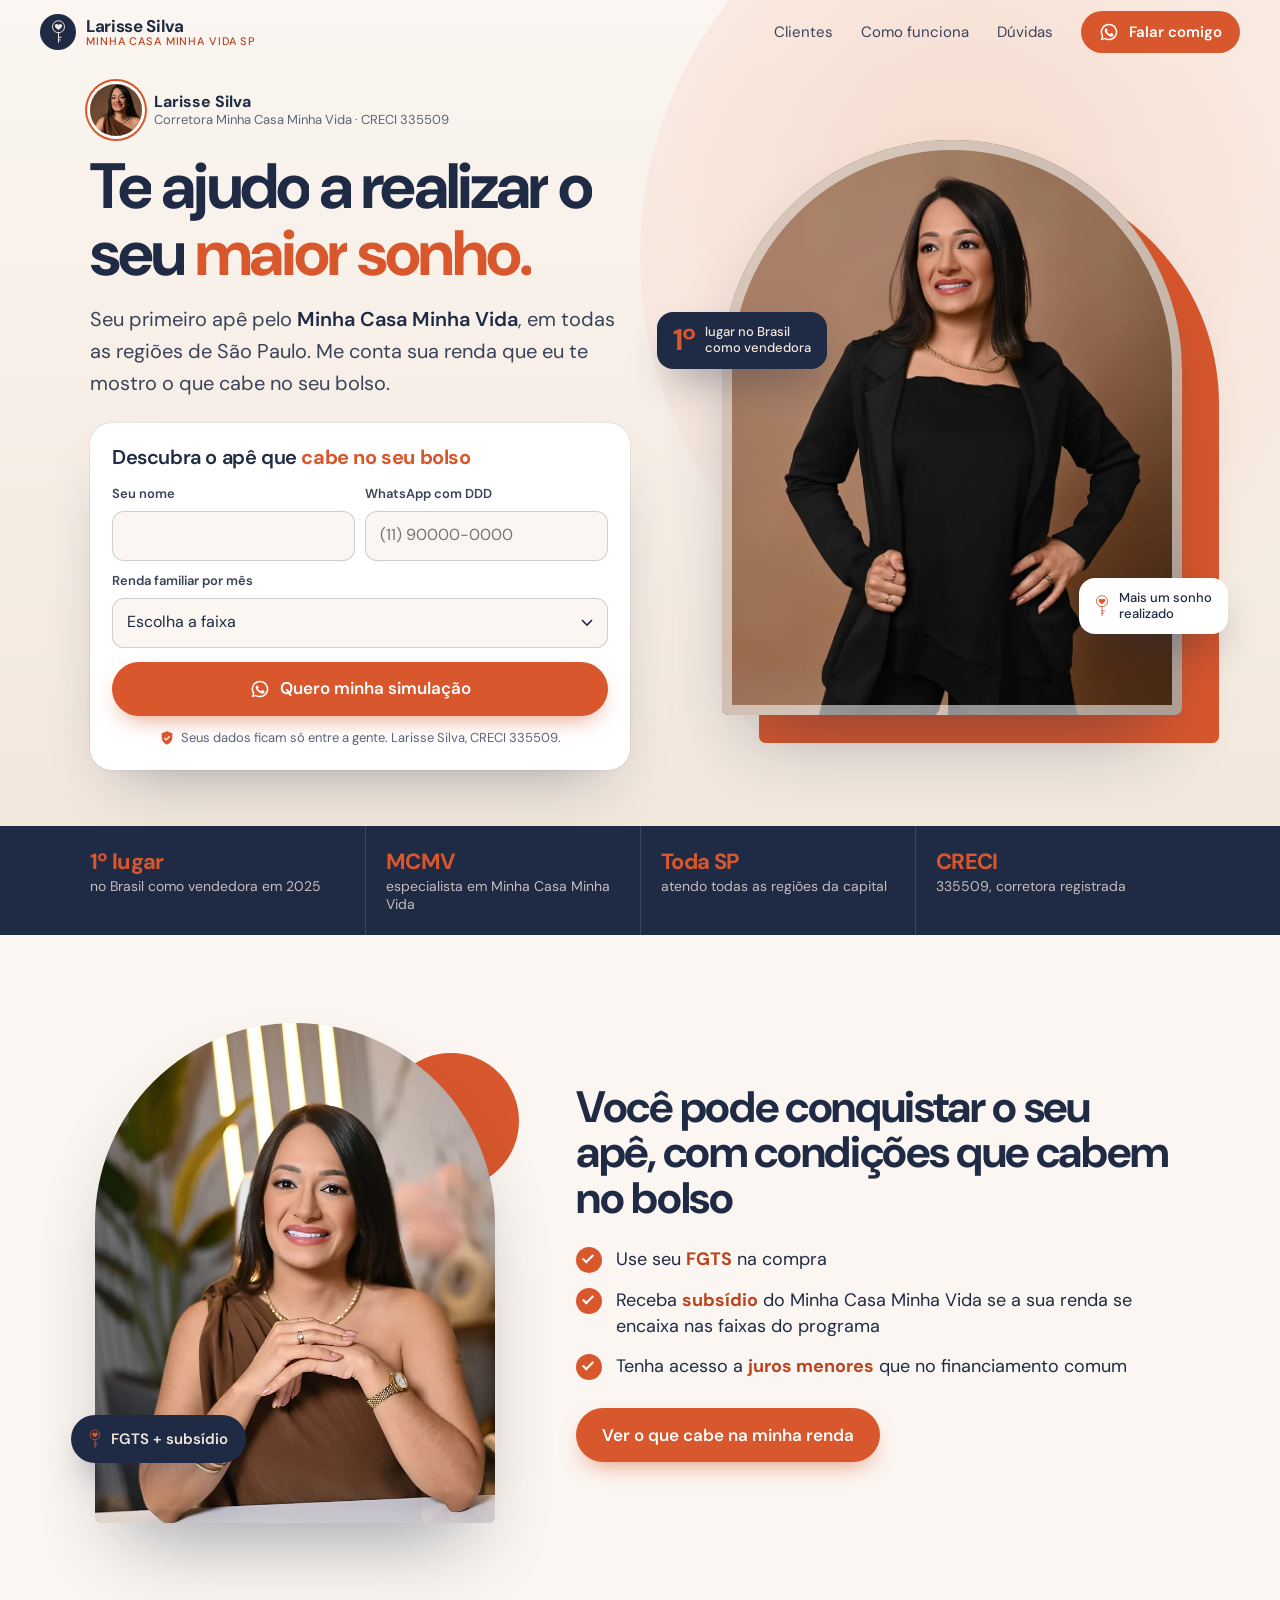
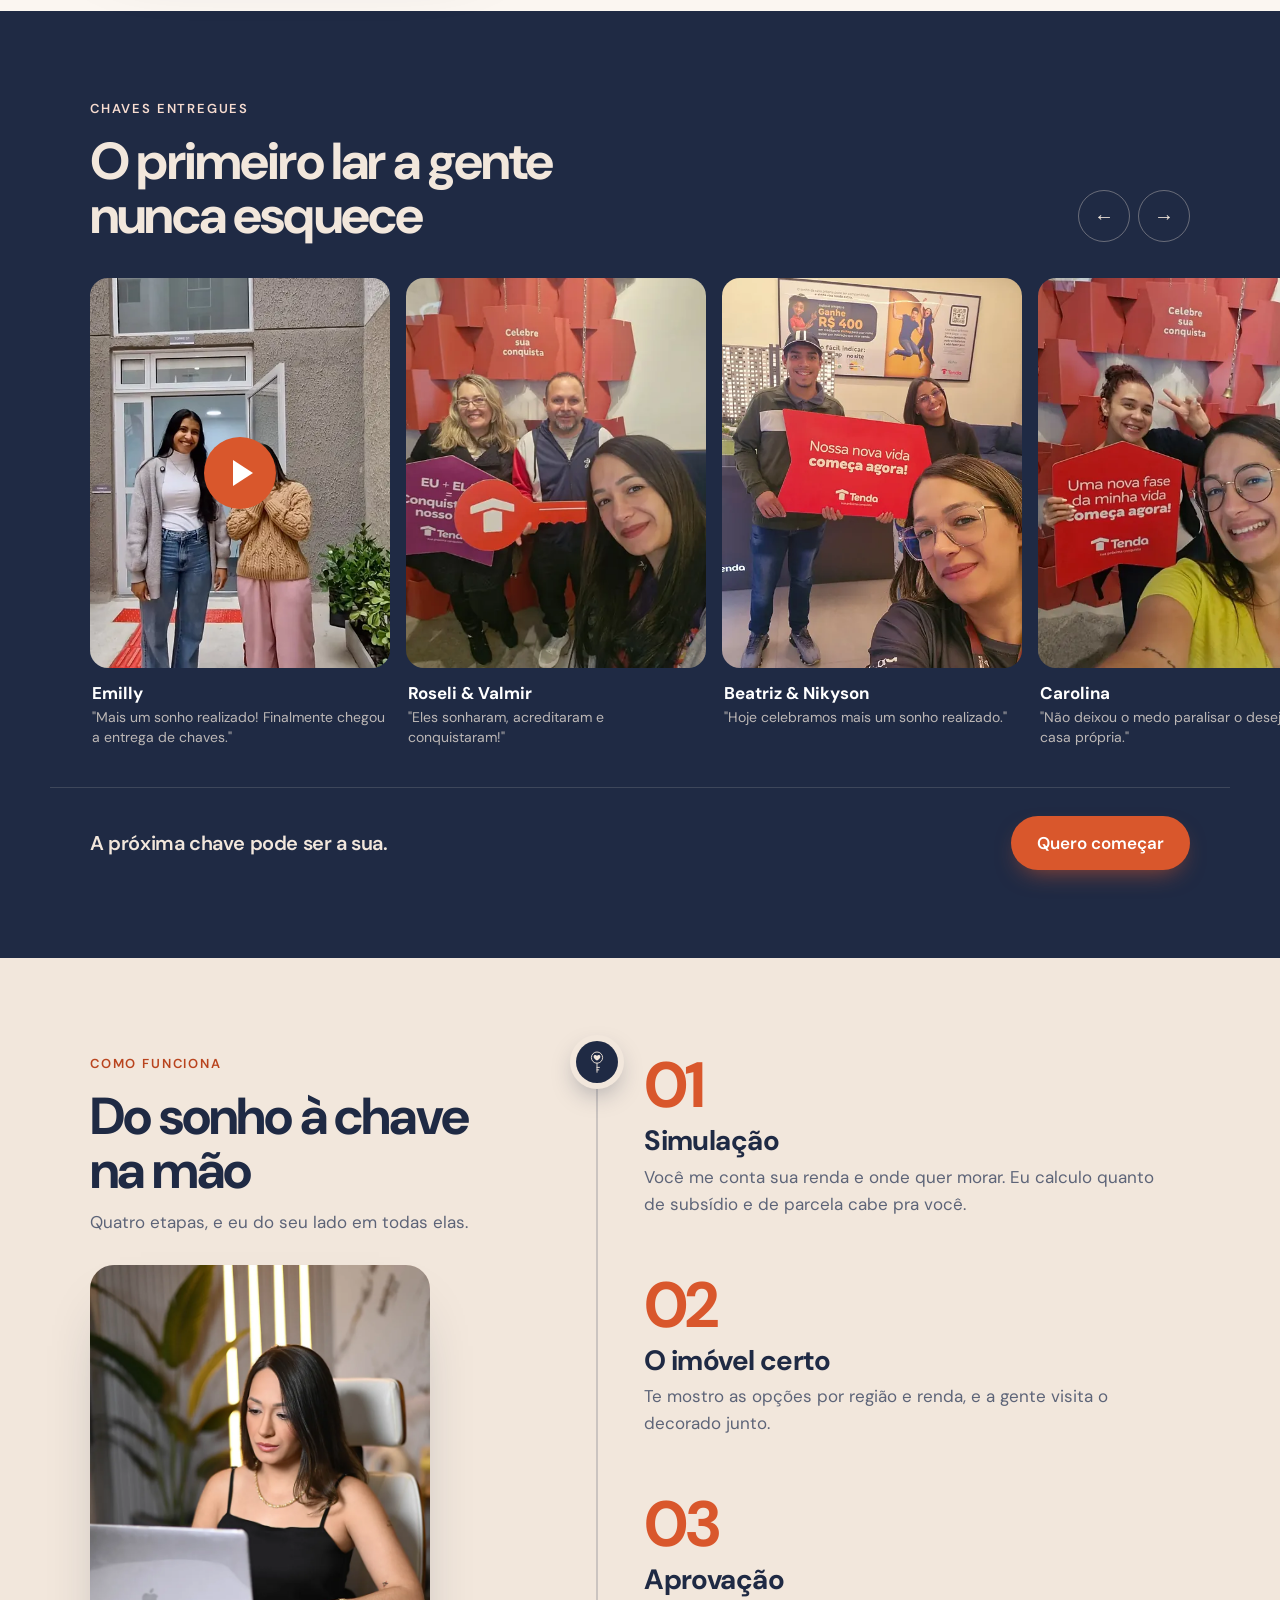
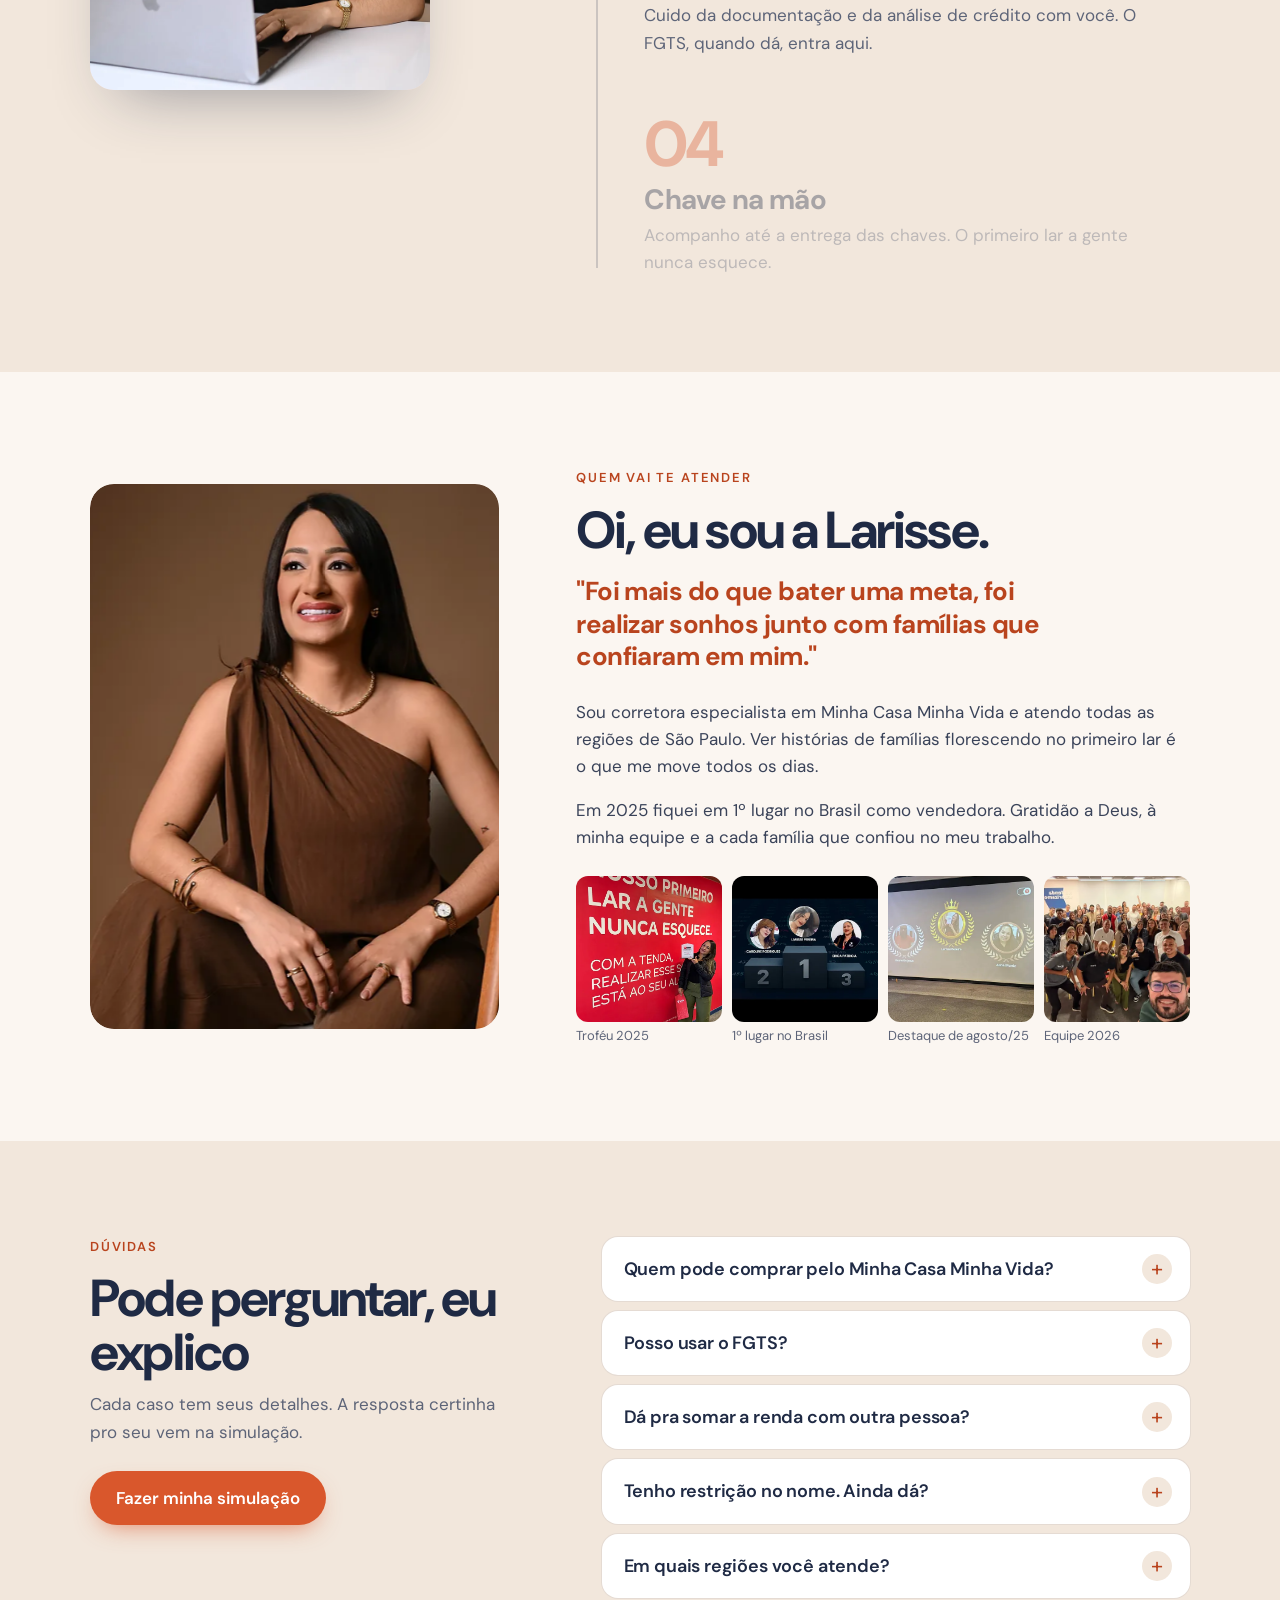
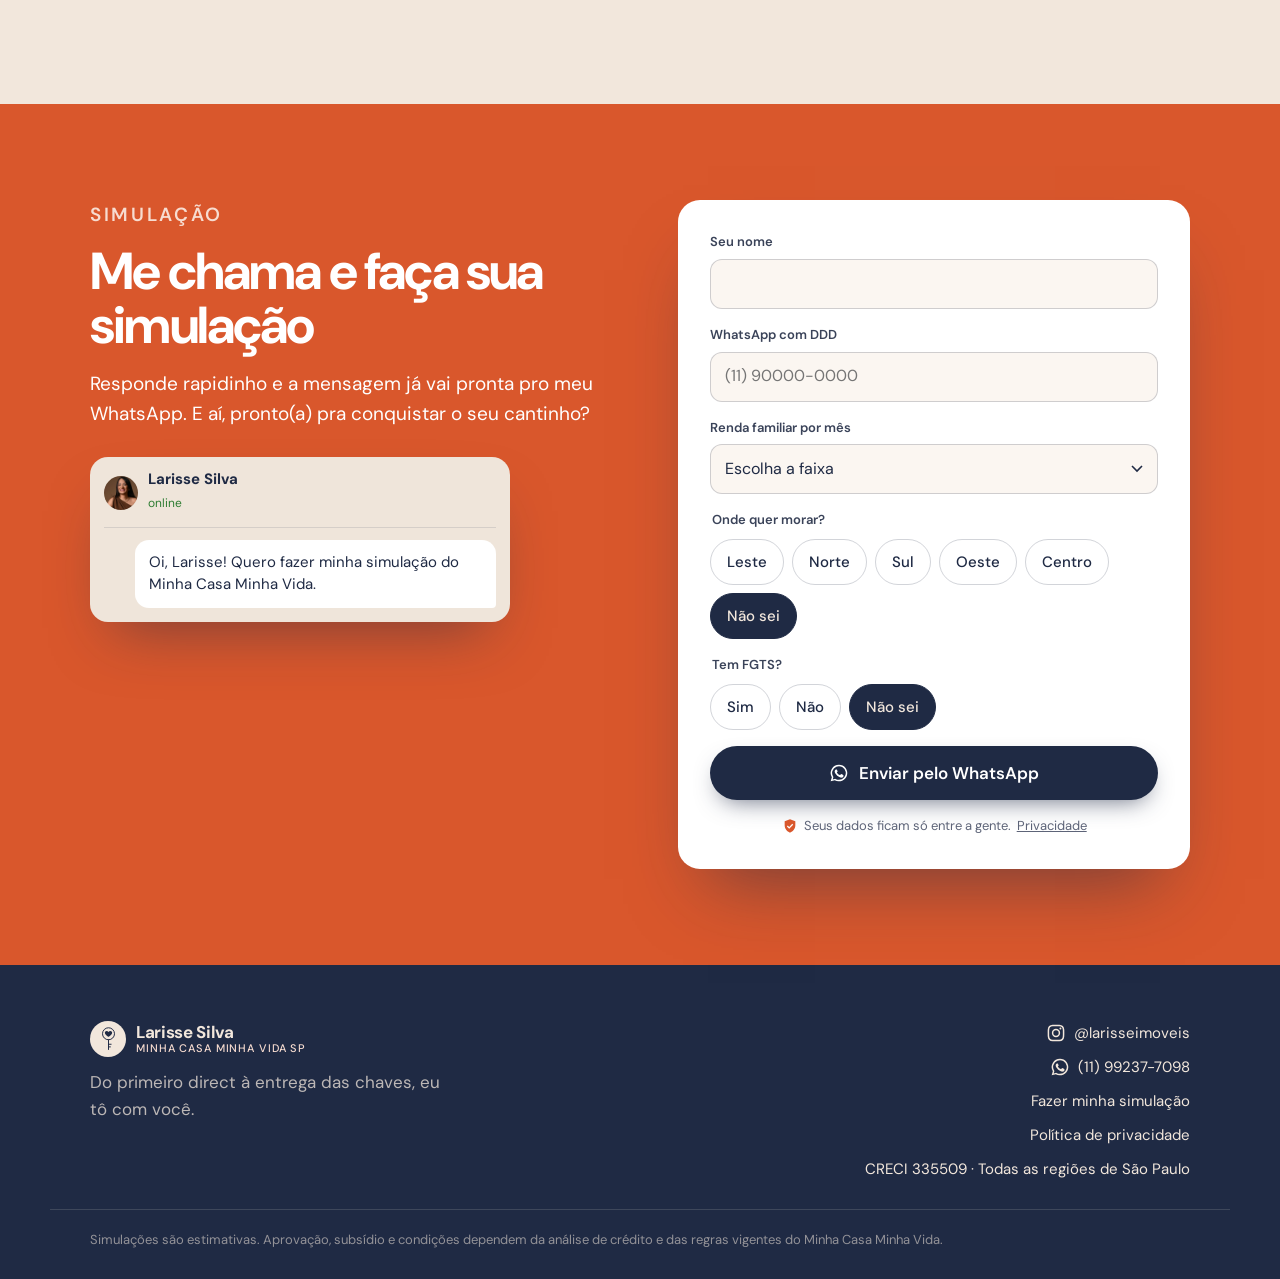
==== commit 0cc0f21b: "Fotos profissionais da Larisse no hero, condições, etapas e sobre Co-Authored-By: Claude Opus 5.5 <n" ====
--- a/index.html
+++ b/index.html
@@ -23,7 +23,7 @@
   <link href="https://fonts.googleapis.com/css2?family=DM+Sans:opsz,wght@9..40,400;9..40,500;9..40,600;9..40,700&display=swap" rel="stylesheet">
   <link rel="preload" as="image" href="img/larisse-mini.webp" media="(max-width: 820px)" fetchpriority="high">
   <link rel="preload" as="image" href="img/larisse-960.webp" media="(min-width: 821px)" fetchpriority="high">
-  <link rel="stylesheet" href="styles.css?v=11">
+  <link rel="stylesheet" href="styles.css?v=12">
   <script type="application/ld+json">
   {"@context":"https://schema.org","@type":"RealEstateAgent","name":"Larisse Silva","description":"Corretora especialista Minha Casa Minha Vida em São Paulo. CRECI 335509.","image":"https://larisseimoveis.com.br/img/larisse-560.webp","areaServed":"São Paulo, SP","telephone":"+55-11-99237-7098","url":"https://larisseimoveis.com.br/","sameAs":["https://www.instagram.com/larisseimoveis/"]}
   </script>
@@ -113,7 +113,7 @@
 
       <div class="hero__person rise" style="--d:.25s">
         <figure class="hero__photo" data-float=".25">
-          <img src="img/larisse-960.webp" srcset="img/larisse-560.webp 560w, img/larisse-960.webp 960w" sizes="(min-width: 821px) 460px, 0px" alt="Larisse Silva, corretora especialista Minha Casa Minha Vida, de óculos e blazer preto" width="960" height="1200" loading="lazy">
+          <img src="img/larisse-960.webp" srcset="img/larisse-560.webp 560w, img/larisse-960.webp 960w" sizes="(min-width: 821px) 460px, 0px" alt="Larisse Silva, corretora especialista Minha Casa Minha Vida, de blazer preto e mãos na cintura" width="960" height="1200" loading="lazy">
         </figure>
         <span class="badge badge--a" data-float="-1"><b>1º</b> lugar no Brasil<br>como vendedora</span>
         <span class="badge badge--b" data-float=".6"><svg><use href="#key"/></svg> Mais um sonho<br>realizado</span>
@@ -134,18 +134,11 @@
   <!-- CONDIÇÕES -->
   <section class="perks">
     <div class="wrap perks__grid">
-      <div class="perks__art" aria-hidden="true">
-        <svg viewBox="0 0 320 260">
-          <circle cx="232" cy="70" r="40" fill="#d9572c" data-spin/>
-          <circle cx="150" cy="150" r="104" fill="#1f2a44"/>
-          <path d="M40 222c40-30 200-30 240 0v20H40z" fill="#c9d3b4"/>
-          <path d="M96 140l58-48 58 48v82H96z" fill="#f2e7dc"/>
-          <path d="M84 146l70-60 70 60" fill="none" stroke="#d9572c" stroke-width="12" stroke-linecap="round" stroke-linejoin="round"/>
-          <rect x="140" y="176" width="28" height="46" rx="3" fill="#1f2a44"/>
-          <rect x="108" y="150" width="22" height="20" rx="2" fill="#f7dcd0"/>
-          <rect x="178" y="150" width="22" height="20" rx="2" fill="#f7dcd0"/>
-        </svg>
-      </div>
+      <figure class="perks__art">
+        <span class="perks__sun" aria-hidden="true"></span>
+        <img src="img/larisse-escritorio-720.webp" alt="Larisse Silva sorrindo à mesa do escritório" width="720" height="900" loading="lazy">
+        <span class="perks__tag" aria-hidden="true"><svg><use href="#key"/></svg>FGTS + subsídio</span>
+      </figure>
       <div>
         <h2 class="perks__title" data-words>Você pode conquistar o seu apê, com condições que cabem no bolso</h2>
         <ul class="perks__list">
@@ -208,27 +201,37 @@
         <p class="eyebrow">Como funciona</p>
         <h2 data-words>Do sonho à chave na mão</h2>
         <p class="muted">Quatro etapas, e eu do seu lado em todas elas.</p>
+        <figure class="journey__frame" aria-hidden="true">
+          <img class="is-on" src="img/etapa-1.webp" alt="" width="800" height="1000" loading="lazy">
+          <img src="img/etapa-2.webp" alt="" width="800" height="1000" loading="lazy">
+          <img src="img/etapa-3.webp" alt="" width="800" height="1000" loading="lazy">
+          <img src="img/etapa-4.webp" alt="" width="800" height="1000" loading="lazy">
+        </figure>
       </div>
       <div class="journey__path" data-journey>
         <span class="journey__line" aria-hidden="true"><span class="journey__fill"></span><span class="journey__key"><svg><use href="#key"/></svg></span></span>
         <ol class="journey__steps">
           <li>
             <span class="journey__n">01</span>
+            <img class="journey__pic" src="img/etapa-1.webp" alt="Larisse no notebook fazendo uma simulação" width="800" height="1000" loading="lazy">
             <h3>Simulação</h3>
             <p>Você me conta sua renda e onde quer morar. Eu calculo quanto de subsídio e de parcela cabe pra você.</p>
           </li>
           <li>
             <span class="journey__n">02</span>
+            <img class="journey__pic" src="img/etapa-2.webp" alt="Larisse ao celular separando opções de imóveis" width="800" height="1000" loading="lazy">
             <h3>O imóvel certo</h3>
             <p>Te mostro as opções por região e renda, e a gente visita o decorado junto.</p>
           </li>
           <li>
             <span class="journey__n">03</span>
+            <img class="journey__pic" src="img/etapa-3.webp" alt="Larisse preenchendo a documentação" width="800" height="1000" loading="lazy">
             <h3>Aprovação</h3>
             <p>Cuido da documentação e da análise de crédito com você. O FGTS, quando dá, entra aqui.</p>
           </li>
           <li>
             <span class="journey__n">04</span>
+            <img class="journey__pic" src="img/etapa-4.webp" alt="Larisse sorrindo, sentada" width="800" height="1000" loading="lazy">
             <h3>Chave na mão</h3>
             <p>Acompanho até a entrega das chaves. O primeiro lar a gente nunca esquece.</p>
           </li>
@@ -241,7 +244,7 @@
   <section class="section about-wrap" id="sobre">
     <div class="wrap about">
       <figure class="about__photo" data-clip>
-        <img data-parallax="0.06" src="img/premio-2025-560.webp" srcset="img/premio-2025-560.webp 560w, img/premio-2025-900.webp 900w" sizes="(min-width: 821px) 440px, 90vw" alt="Larisse Silva segurando o troféu de primeiro lugar em vendas de 2025" loading="lazy" width="560" height="747">
+        <img data-parallax="0.06" src="img/larisse-sobre-600.webp" srcset="img/larisse-sobre-600.webp 600w, img/larisse-sobre-900.webp 900w" sizes="(min-width: 821px) 440px, 90vw" alt="Larisse Silva sentada, sorrindo, de roupa marrom" loading="lazy" width="600" height="750">
       </figure>
       <div class="about__copy">
         <p class="eyebrow">Quem vai te atender</p>
@@ -250,6 +253,7 @@
         <p>Sou corretora especialista em Minha Casa Minha Vida e atendo todas as regiões de São Paulo. Ver histórias de famílias florescendo no primeiro lar é o que me move todos os dias.</p>
         <p>Em 2025 fiquei em 1º lugar no Brasil como vendedora. Gratidão a Deus, à minha equipe e a cada família que confiou no meu trabalho.</p>
         <div class="about__wins">
+          <figure><img src="img/premio-2025-560.webp" alt="Larisse segurando o troféu de primeiro lugar em vendas de 2025" loading="lazy" width="560" height="747"><figcaption>Troféu 2025</figcaption></figure>
           <figure><img src="img/podio-brasil-480.webp" alt="Pódio de vendas com Larisse em primeiro lugar" loading="lazy" width="480" height="480"><figcaption>1º lugar no Brasil</figcaption></figure>
           <figure><img src="img/ranking-agosto-480.webp" alt="Telão de premiação com a Larisse em destaque" loading="lazy" width="480" height="640"><figcaption>Destaque de agosto/25</figcaption></figure>
           <figure><img src="img/equipe-480.webp" alt="Larisse com a equipe de vendas em 2026" loading="lazy" width="480" height="360"><figcaption>Equipe 2026</figcaption></figure>
@@ -375,6 +379,6 @@
   <a href="#simular" class="btn btn--block" data-cta="dock"><svg class="ico"><use href="#wa"/></svg>Quero minha simulação</a>
 </div>
 
-<script src="main.js?v=14" defer></script>
+<script src="main.js?v=15" defer></script>
 </body>
 </html>
--- a/styles.css
+++ b/styles.css
@@ -157,8 +157,15 @@
 /* condições */
 .perks { padding: 88px 0; background: var(--cream-2); }
 .perks__grid { display: grid; grid-template-columns: .8fr 1.2fr; gap: clamp(32px, 6vw, 96px); align-items: center; }
-.perks__art svg { width: 100%; height: auto; max-width: 360px; display: block; margin: 0 auto; }
-.perks__art [data-spin] { transform-origin: 232px 70px; animation: sun 6s ease-in-out infinite; }
+.perks__art { position: relative; margin: 0 auto; width: 100%; max-width: 400px; }
+.perks__art img { position: relative; display: block; width: 100%; height: auto; aspect-ratio: 4 / 5; object-fit: cover; border-radius: 999px 999px 28px 28px; box-shadow: 0 40px 80px -30px rgba(31, 42, 68, .45); }
+.perks__sun { position: absolute; right: -6%; top: 6%; width: 34%; aspect-ratio: 1; border-radius: 50%; background: var(--orange); animation: sun 6s ease-in-out infinite; }
+.perks__tag { position: absolute; left: -6%; bottom: 12%; display: flex; align-items: center; gap: 10px; padding: 12px 18px; border-radius: 999px; background: var(--navy); color: var(--cream); font-weight: 600; font-size: 15px; box-shadow: 0 16px 34px -14px rgba(31, 42, 68, .6); }
+.perks__tag svg { width: 12px; height: 20px; color: var(--orange); fill: currentColor; }
+.journey__frame { position: relative; margin: 28px 0 0; width: min(100%, 340px); aspect-ratio: 4 / 5; border-radius: 24px; overflow: hidden; background: var(--peach); box-shadow: 0 30px 60px -30px rgba(31, 42, 68, .45); }
+.journey__frame img { position: absolute; inset: 0; width: 100%; height: 100%; object-fit: cover; opacity: 0; transform: scale(1.06); transition: opacity .6s ease, transform 1.2s cubic-bezier(.2, .8, .2, 1); }
+.journey__frame img.is-on { opacity: 1; transform: none; }
+.journey__pic { display: none; }
 @keyframes sun { 50% { transform: translateY(-8px) scale(1.06); } }
 .perks__title { font-size: clamp(28px, 3.6vw, 44px); letter-spacing: -.03em; margin-bottom: 24px; max-width: 20ch; }
 .perks__list { list-style: none; margin: 0 0 28px; padding: 0; display: grid; gap: 14px; }
@@ -216,11 +223,11 @@
 .about { display: grid; grid-template-columns: .8fr 1.2fr; gap: clamp(32px, 6vw, 88px); align-items: center; }
 .about__photo { margin: 0; border-radius: 24px; overflow: hidden; clip-path: inset(10% 10% 10% 10% round 24px); transition: clip-path 1.1s cubic-bezier(.2, .8, .2, 1); }
 .about__photo.is-in { clip-path: inset(0 0 0 0 round 24px); }
-.about__photo img { width: 100%; aspect-ratio: 3 / 4; object-fit: cover; object-position: 75% 50%; transform: scale(1.1); }
+.about__photo img { width: 100%; aspect-ratio: 3 / 4; object-fit: cover; object-position: 50% 20%; transform: scale(1.1); }
 .about h2 { margin-bottom: 18px; }
 .about__quote { font-size: clamp(20px, 2.2vw, 26px); font-weight: 700; color: var(--orange-deep); letter-spacing: -.02em; line-height: 1.25; max-width: 26ch; }
 .about__copy > p:not(.eyebrow):not(.about__quote) { color: var(--ink); max-width: 56ch; }
-.about__wins { display: grid; grid-template-columns: repeat(3, 1fr); gap: 10px; margin-top: 24px; }
+.about__wins { display: grid; grid-template-columns: repeat(4, 1fr); gap: 10px; margin-top: 24px; }
 .about__wins figure { margin: 0; }
 .about__wins img { width: 100%; aspect-ratio: 1; object-fit: cover; border-radius: 12px; }
 .about__wins figcaption { font-size: 13px; color: var(--muted); padding-top: 6px; line-height: 1.3; }
@@ -316,7 +323,11 @@
   .proofbar__list li { padding: 16px 0 16px 16px; }
   .proofbar__list li:nth-child(odd) { border-left: 0; padding-left: 0; }
   .proofbar__list li:nth-child(n+3) { border-top: 1px solid rgba(242, 231, 220, .14); }
-  .perks__art svg { max-width: 220px; }
+  .perks__art { max-width: 300px; }
+  .perks__tag { left: -4%; font-size: 14px; }
+  .journey__frame { display: none; }
+  .journey__pic { display: block; width: 100%; aspect-ratio: 16 / 11; object-fit: cover; object-position: 50% 24%; border-radius: 18px; margin: 4px 0 14px; }
+  .about__wins { grid-template-columns: repeat(2, 1fr); }
   .about__photo img { aspect-ratio: 4 / 5; }
   .stories__nav { display: none; }
   .stories__cta { flex-direction: column; align-items: stretch; text-align: center; }
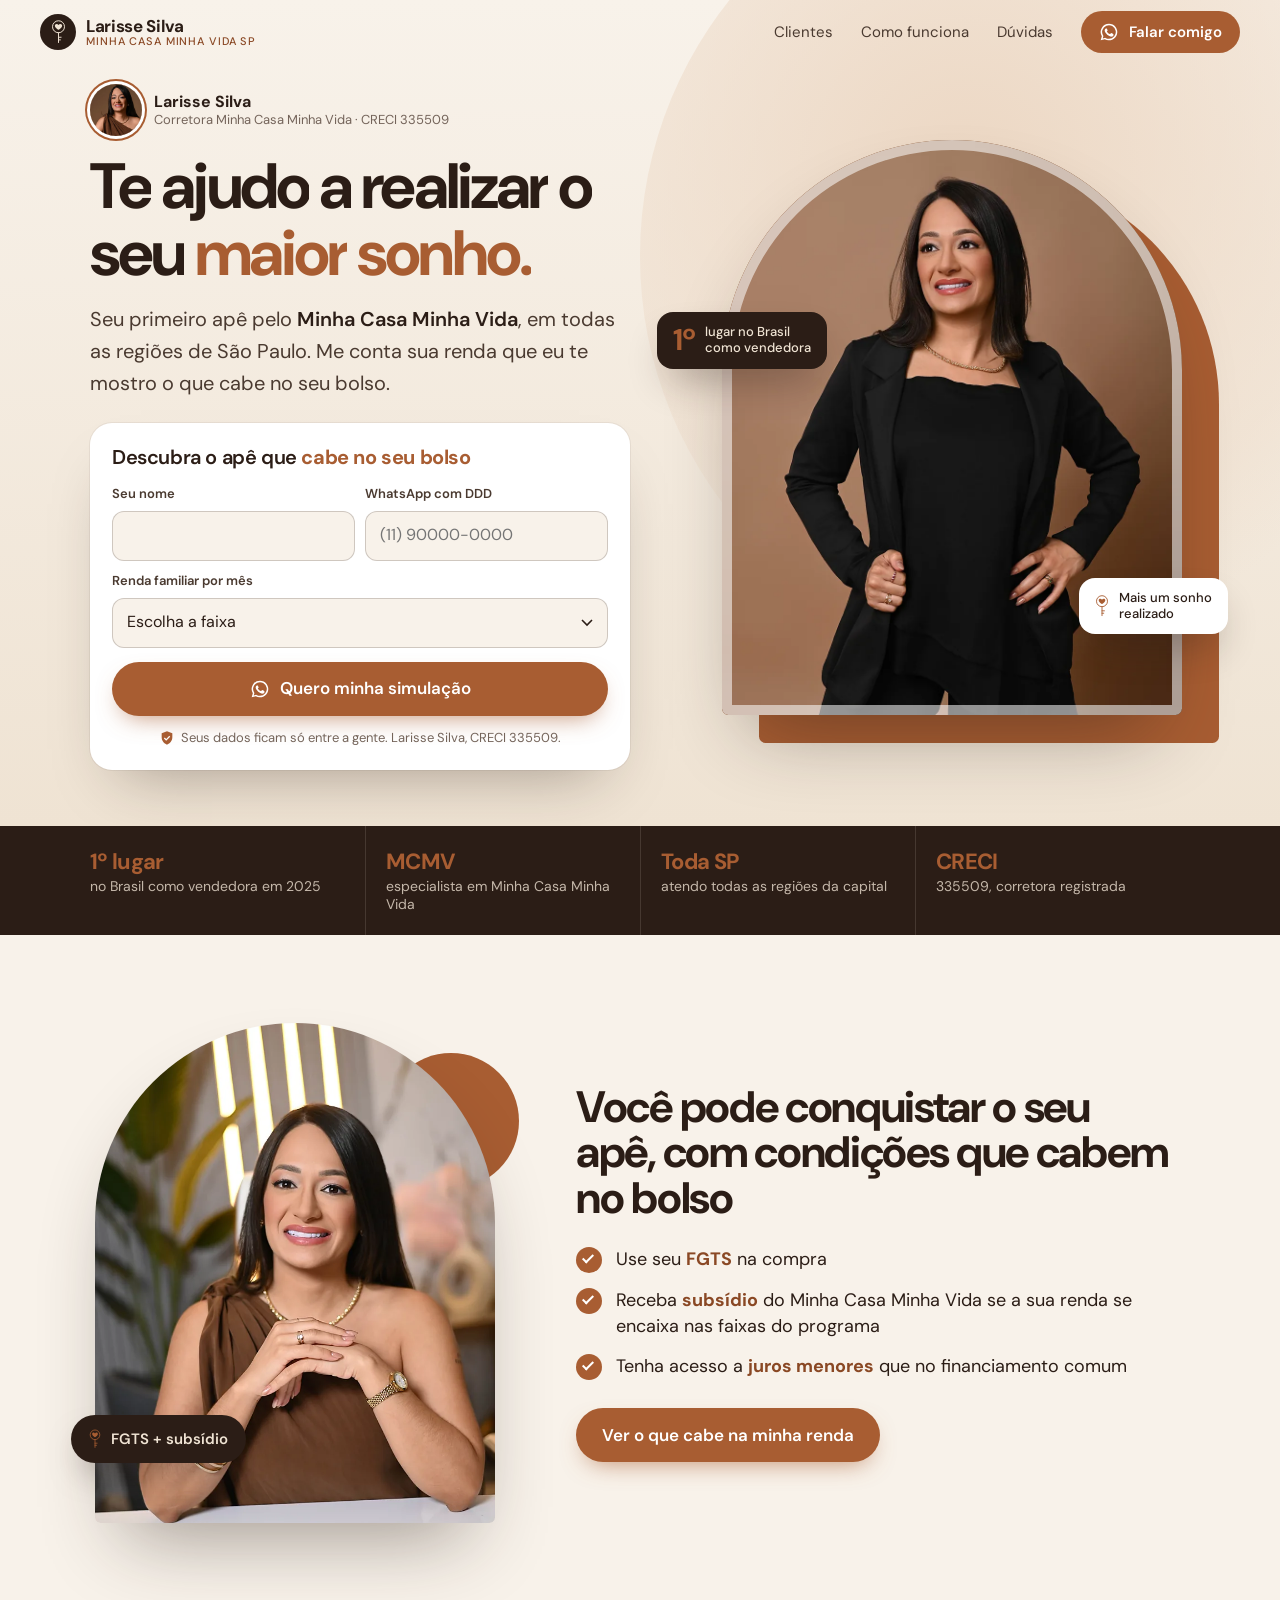
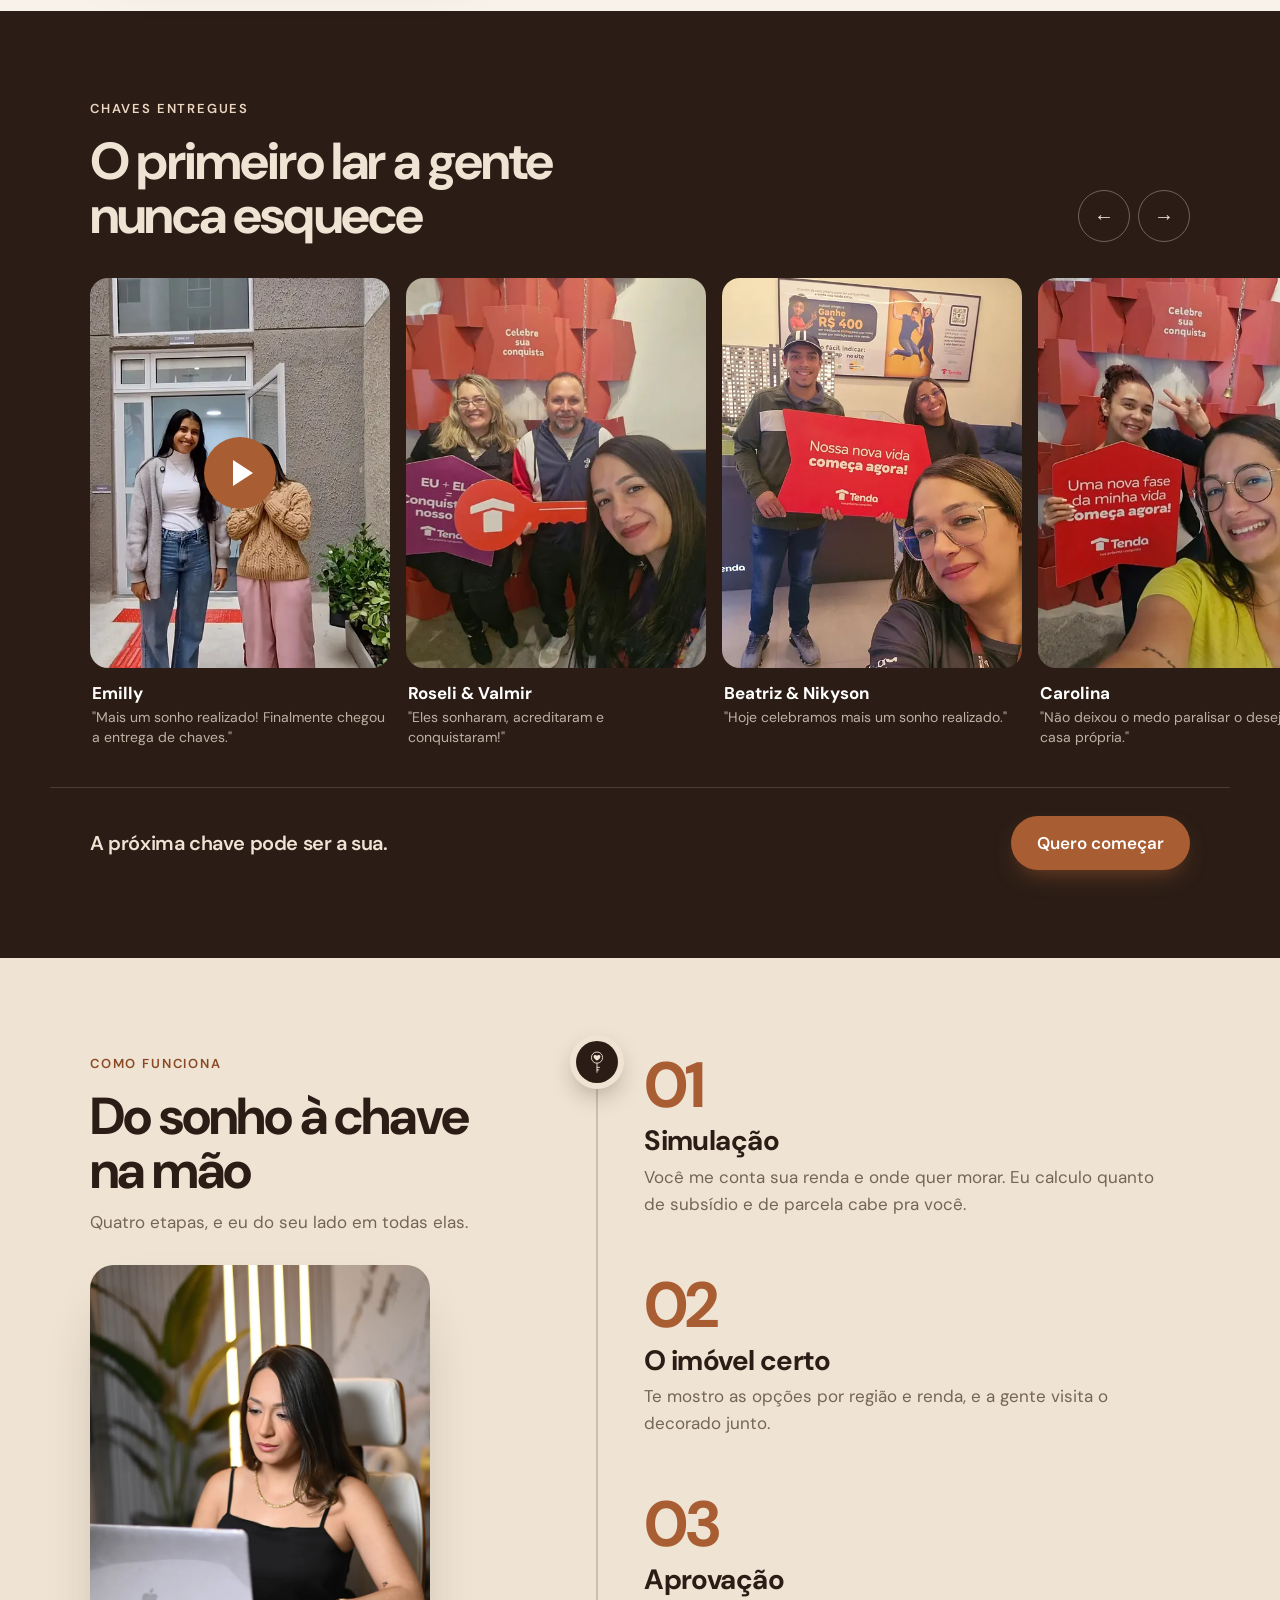
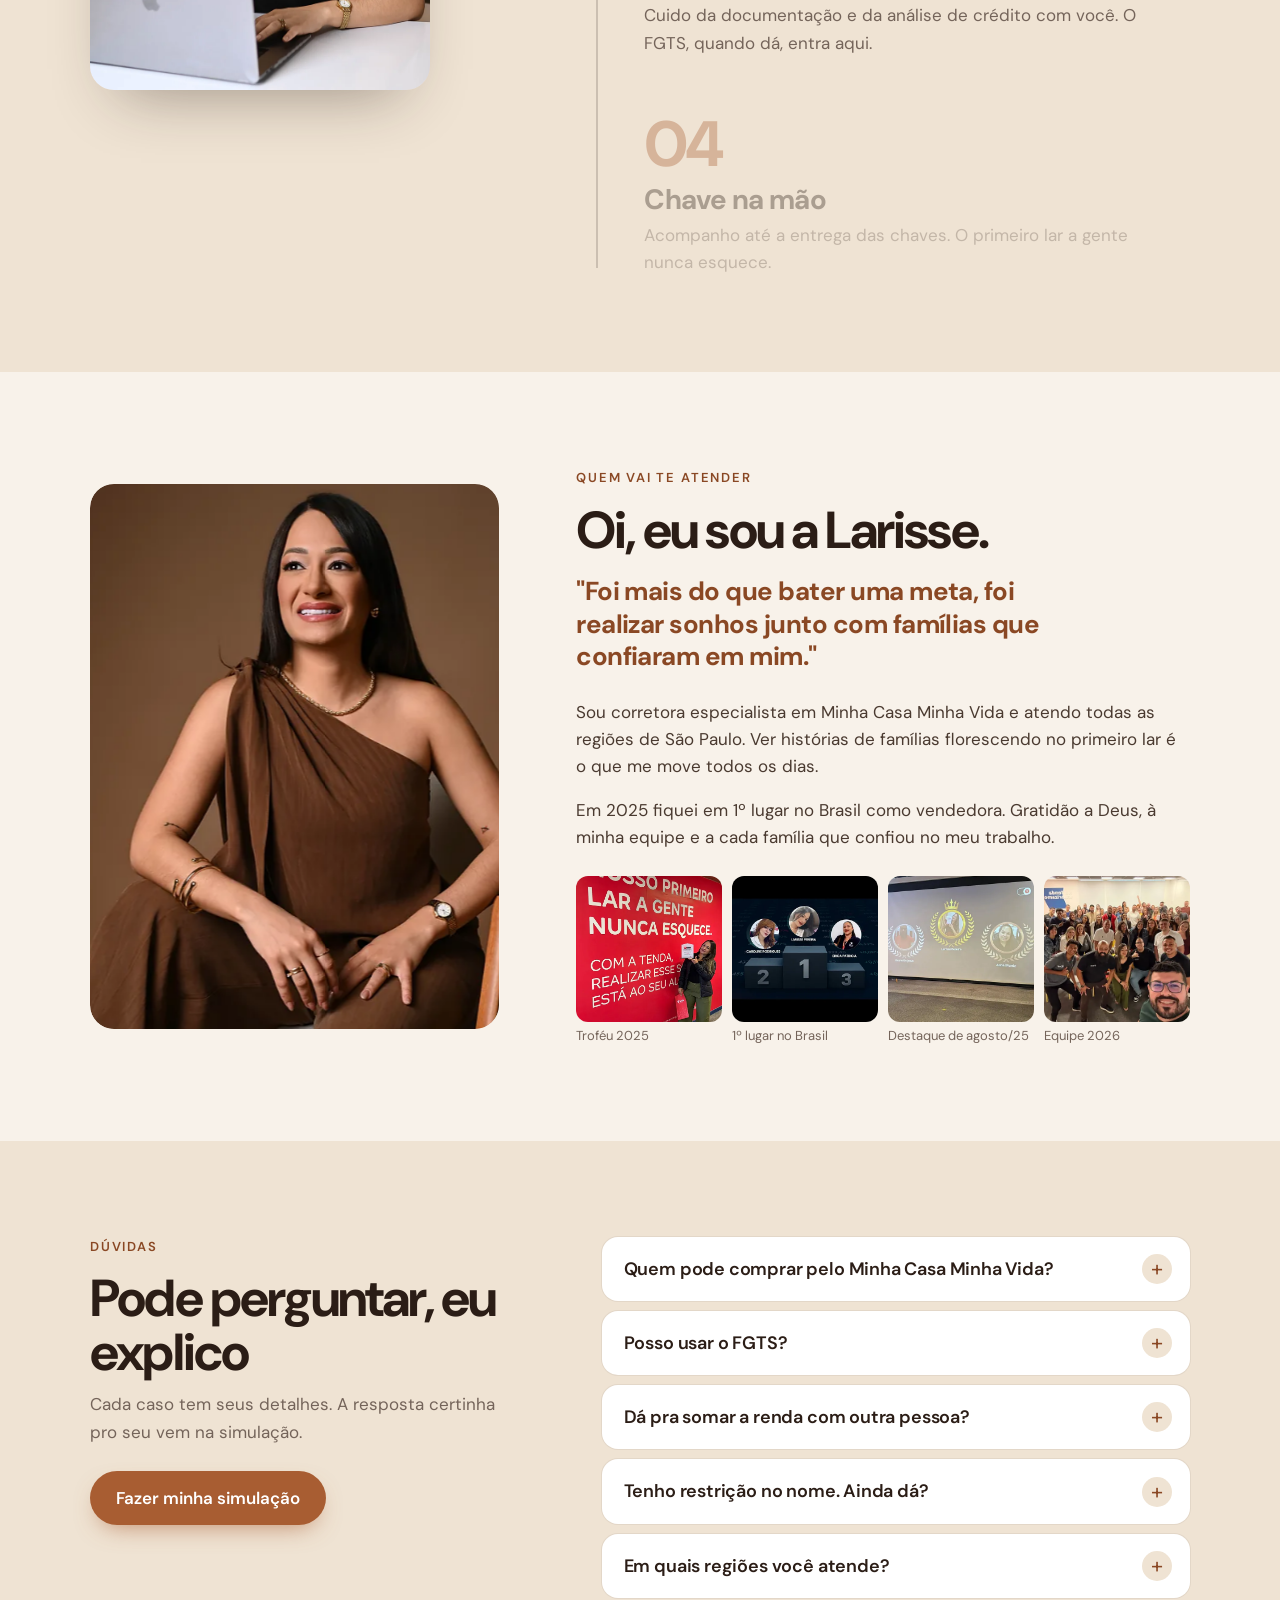
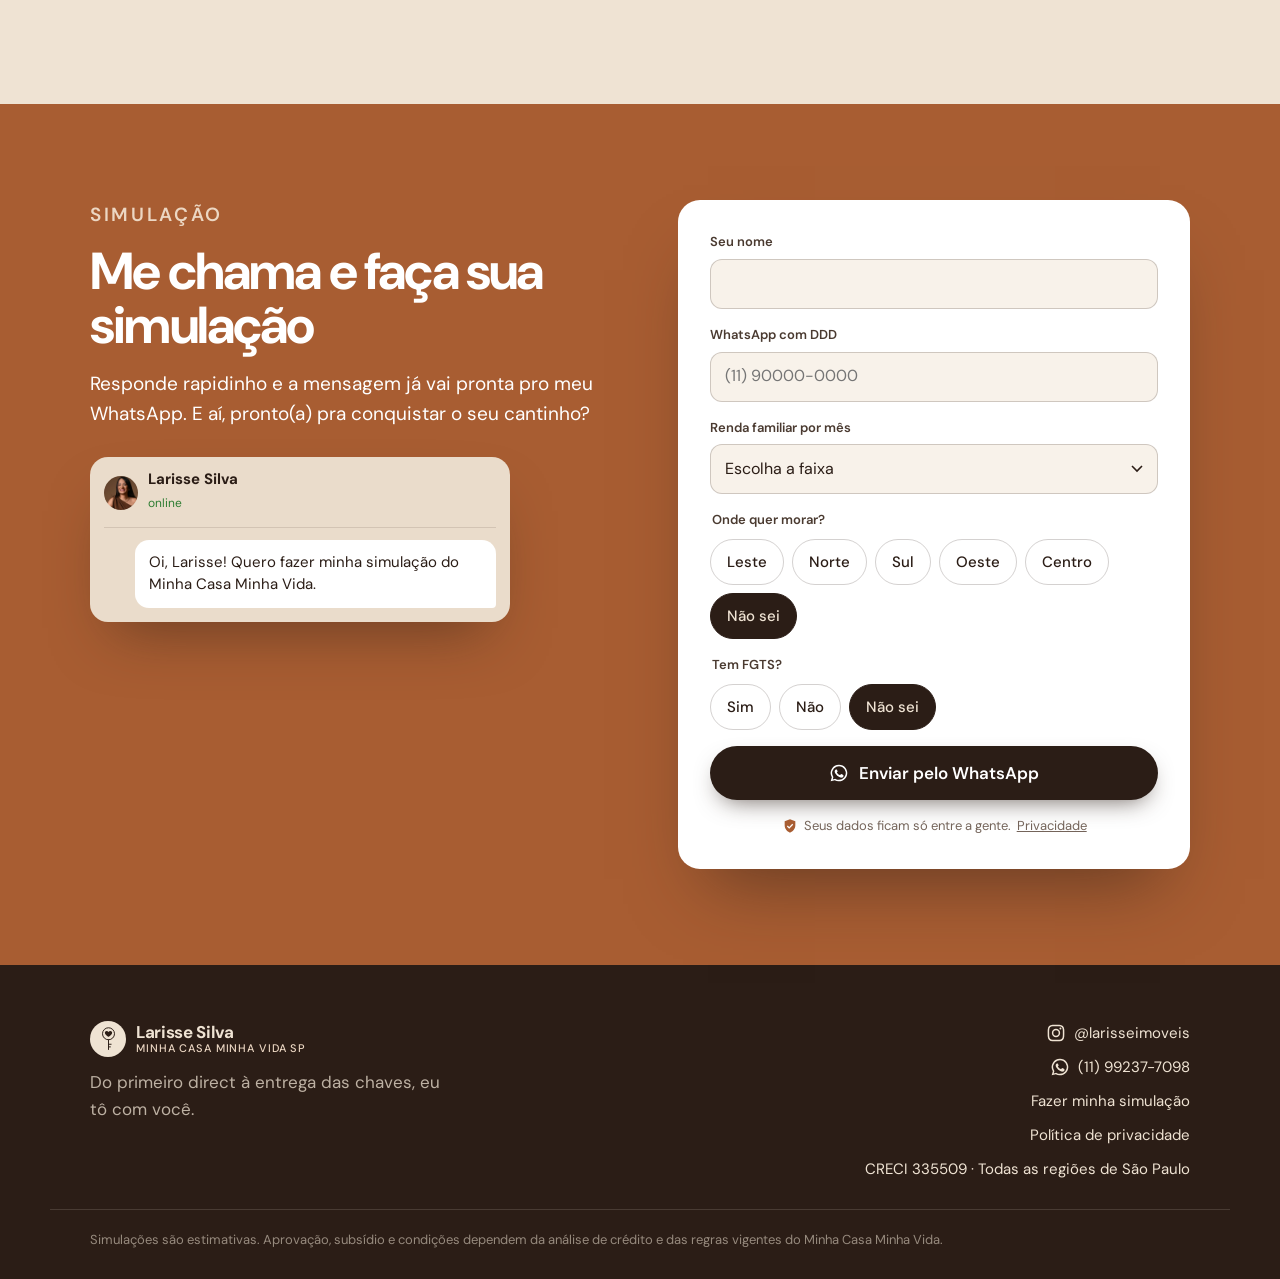
==== commit 158a6bfd: "Paleta do site alinhada às fotos: espresso, caramelo e areia Co-Authored-By: Claude Opus 5.5 <norepl" ====
--- a/index.html
+++ b/index.html
@@ -16,14 +16,14 @@
   <meta property="og:image:height" content="630">
   <meta name="twitter:card" content="summary_large_image">
   <meta name="facebook-domain-verification" content="jhg49c6jzbi98e045lc898fr7y9pay">
-  <meta name="theme-color" content="#fbf6f1">
-  <link rel="icon" href="data:image/svg+xml,%3Csvg xmlns='http://www.w3.org/2000/svg' viewBox='0 0 64 64'%3E%3Ccircle cx='32' cy='32' r='32' fill='%231f2a44'/%3E%3Cpath d='M32 26c-3-5-11-3-10 3 1 5 10 10 10 10s9-5 10-10c1-6-7-8-10-3z' fill='none' stroke='%23f2e7dc' stroke-width='3'/%3E%3Cpath d='M32 40v16m0-6h5m-5 4h4' stroke='%23f2e7dc' stroke-width='3' fill='none'/%3E%3C/svg%3E">
+  <meta name="theme-color" content="#f8f2ea">
+  <link rel="icon" href="data:image/svg+xml,%3Csvg xmlns='http://www.w3.org/2000/svg' viewBox='0 0 64 64'%3E%3Ccircle cx='32' cy='32' r='32' fill='%232b1d16'/%3E%3Cpath d='M32 26c-3-5-11-3-10 3 1 5 10 10 10 10s9-5 10-10c1-6-7-8-10-3z' fill='none' stroke='%23efe3d3' stroke-width='3'/%3E%3Cpath d='M32 40v16m0-6h5m-5 4h4' stroke='%23efe3d3' stroke-width='3' fill='none'/%3E%3C/svg%3E">
   <link rel="preconnect" href="https://fonts.googleapis.com">
   <link rel="preconnect" href="https://fonts.gstatic.com" crossorigin>
   <link href="https://fonts.googleapis.com/css2?family=DM+Sans:opsz,wght@9..40,400;9..40,500;9..40,600;9..40,700&display=swap" rel="stylesheet">
   <link rel="preload" as="image" href="img/larisse-mini.webp" media="(max-width: 820px)" fetchpriority="high">
   <link rel="preload" as="image" href="img/larisse-960.webp" media="(min-width: 821px)" fetchpriority="high">
-  <link rel="stylesheet" href="styles.css?v=12">
+  <link rel="stylesheet" href="styles.css?v=13">
   <script type="application/ld+json">
   {"@context":"https://schema.org","@type":"RealEstateAgent","name":"Larisse Silva","description":"Corretora especialista Minha Casa Minha Vida em São Paulo. CRECI 335509.","image":"https://larisseimoveis.com.br/img/larisse-560.webp","areaServed":"São Paulo, SP","telephone":"+55-11-99237-7098","url":"https://larisseimoveis.com.br/","sameAs":["https://www.instagram.com/larisseimoveis/"]}
   </script>
--- a/styles.css
+++ b/styles.css
@@ -2,16 +2,16 @@
    landing page para anúncios: mobile primeiro, formulário na primeira tela
    marca: marinho + creme + laranja, DM Sans */
 :root {
-  --navy: #1f2a44;
-  --navy-2: #2a3655;
-  --cream: #f2e7dc;
-  --cream-2: #fbf6f1;
-  --orange: #d9572c;
-  --orange-deep: #b9441e;
-  --peach: #f7dcd0;
-  --ink: #3a4359;
-  --muted: #5d6478;
-  --rule: rgba(31, 42, 68, .18);
+  --navy: #2b1d16;
+  --navy-2: #3d2a20;
+  --cream: #efe3d3;
+  --cream-2: #f8f2ea;
+  --orange: #a85d32;
+  --orange-deep: #8a4824;
+  --peach: #ecd7c3;
+  --ink: #4a3a30;
+  --muted: #74645a;
+  --rule: rgba(43, 29, 22, .18);
   --radius: 14px;
   --wrap: 1180px;
   --gutter: clamp(16px, 4vw, 40px);
@@ -48,13 +48,13 @@
   background: var(--orange); color: #fff; text-decoration: none; text-align: center;
   font: 600 17px/1.2 "DM Sans", system-ui, -apple-system, sans-serif; padding: 16px 26px; border: 0; border-radius: 99px;
   cursor: pointer; transition: background .2s, transform .15s, box-shadow .2s;
-  box-shadow: 0 10px 24px -10px rgba(217, 87, 44, .7);
+  box-shadow: 0 10px 24px -10px rgba(168, 93, 50, .7);
   -webkit-tap-highlight-color: transparent;
 }
 .btn:hover { background: var(--orange-deep); }
 .btn:active { transform: scale(.98); }
-.btn--navy { background: var(--navy); box-shadow: 0 10px 24px -10px rgba(31, 42, 68, .7); }
-.btn--navy:hover { background: #141c30; }
+.btn--navy { background: var(--navy); box-shadow: 0 10px 24px -10px rgba(43, 29, 22, .7); }
+.btn--navy:hover { background: #1c130e; }
 .btn--sm { min-height: 42px; padding: 10px 18px; font-size: 15px; box-shadow: none; }
 .btn--block { width: 100%; }
 .ico { width: 20px; height: 20px; flex: none; }
@@ -70,7 +70,7 @@
   display: flex; align-items: center; gap: 28px; padding: 0 var(--gutter);
   transition: background .3s, box-shadow .3s;
 }
-.nav.is-solid { background: rgba(251, 246, 241, .92); backdrop-filter: blur(12px); -webkit-backdrop-filter: blur(12px); box-shadow: 0 1px 0 var(--rule); }
+.nav.is-solid { background: rgba(248, 242, 234, .92); backdrop-filter: blur(12px); -webkit-backdrop-filter: blur(12px); box-shadow: 0 1px 0 var(--rule); }
 .nav__brand { display: flex; align-items: center; gap: 10px; text-decoration: none; margin-right: auto; }
 .nav__mark { width: 36px; height: 36px; border-radius: 50%; display: grid; place-items: center; background: var(--navy); color: var(--cream); flex: none; }
 .nav__mark svg { width: 15px; height: 24px; }
@@ -82,7 +82,7 @@
 
 /* HERO */
 .hero { position: relative; background: linear-gradient(180deg, var(--cream-2) 0%, var(--cream) 100%); overflow: hidden; padding: 84px 0 56px; isolation: isolate; }
-.hero__blob { position: absolute; z-index: -1; right: -14vw; top: -12vw; width: 64vw; height: 64vw; max-width: 900px; max-height: 900px; border-radius: 50%; background: radial-gradient(circle at 40% 40%, var(--peach) 0%, rgba(247, 220, 208, .35) 55%, transparent 70%); }
+.hero__blob { position: absolute; z-index: -1; right: -14vw; top: -12vw; width: 64vw; height: 64vw; max-width: 900px; max-height: 900px; border-radius: 50%; background: radial-gradient(circle at 40% 40%, var(--peach) 0%, rgba(236, 215, 195, .35) 55%, transparent 70%); }
 .hero__grid { display: grid; grid-template-columns: 1.08fr .92fr; gap: clamp(24px, 5vw, 72px); align-items: center; }
 .who { display: flex; align-items: center; gap: 12px; margin-bottom: 18px; }
 .who__avatar { width: 52px; height: 52px; border-radius: 50%; object-fit: cover; box-shadow: 0 0 0 3px #fff, 0 0 0 5px var(--orange); }
@@ -95,7 +95,7 @@
 .hero__lead strong { color: var(--navy); }
 
 /* formulários */
-.lead { background: #fff; border-radius: 22px; padding: 22px; max-width: 540px; box-shadow: 0 30px 60px -30px rgba(31, 42, 68, .4), 0 0 0 1px rgba(31, 42, 68, .06); }
+.lead { background: #fff; border-radius: 22px; padding: 22px; max-width: 540px; box-shadow: 0 30px 60px -30px rgba(43, 29, 22, .4), 0 0 0 1px rgba(43, 29, 22, .06); }
 .lead__title { font-size: 20px; font-weight: 600; letter-spacing: -.02em; line-height: 1.25; margin: 0 0 14px; }
 .lead__title b { color: var(--orange); }
 .lead__fields { display: grid; grid-template-columns: 1fr 1fr; gap: 10px; margin-bottom: 14px; }
@@ -103,12 +103,12 @@
 .field--full { grid-column: 1 / -1; }
 .field input, .field select {
   font: 400 16px/1.3 "DM Sans", system-ui, -apple-system, sans-serif; color: var(--navy); width: 100%; min-width: 0; min-height: 50px;
-  border: 1.5px solid rgba(31, 42, 68, .2); border-radius: 12px; padding: 12px 14px; background: var(--cream-2);
+  border: 1.5px solid rgba(43, 29, 22, .2); border-radius: 12px; padding: 12px 14px; background: var(--cream-2);
   appearance: none; -webkit-appearance: none; transition: border-color .2s, background .2s;
 }
-.field select { background: var(--cream-2) url("data:image/svg+xml,%3Csvg xmlns='http://www.w3.org/2000/svg' width='12' height='8'%3E%3Cpath d='M1 1l5 5 5-5' fill='none' stroke='%231f2a44' stroke-width='1.6'/%3E%3C/svg%3E") no-repeat right 14px center; padding-right: 36px; }
+.field select { background: var(--cream-2) url("data:image/svg+xml,%3Csvg xmlns='http://www.w3.org/2000/svg' width='12' height='8'%3E%3Cpath d='M1 1l5 5 5-5' fill='none' stroke='%232b1d16' stroke-width='1.6'/%3E%3C/svg%3E") no-repeat right 14px center; padding-right: 36px; }
 .field input:focus, .field select:focus { border-color: var(--orange); background-color: #fff; outline: none; }
-.field [aria-invalid="true"] { border-color: var(--orange-deep); background-color: #fff5f1; }
+.field [aria-invalid="true"] { border-color: var(--orange-deep); background-color: #fbf3ea; }
 .lead__safe { display: flex; align-items: center; justify-content: center; gap: 6px; font-size: 13px; color: var(--muted); margin: 12px 0 0; text-align: center; }
 .lead__safe svg { width: 16px; height: 16px; color: var(--orange); flex: none; }
 .lead__safe a { color: inherit; }
@@ -119,13 +119,13 @@
 
 /* foto (desktop) */
 .hero__person { position: relative; justify-self: center; width: min(100%, 460px); }
-.hero__photo { margin: 0; position: relative; aspect-ratio: 4 / 5; border-radius: 999px 999px 28px 28px; overflow: hidden; background: var(--peach); box-shadow: 0 40px 80px -30px rgba(31, 42, 68, .45); }
+.hero__photo { margin: 0; position: relative; aspect-ratio: 4 / 5; border-radius: 999px 999px 28px 28px; overflow: hidden; background: var(--peach); box-shadow: 0 40px 80px -30px rgba(43, 29, 22, .45); }
 .hero__photo::after { content: ""; position: absolute; inset: 0; border-radius: inherit; box-shadow: inset 0 0 0 10px rgba(255, 255, 255, .55); pointer-events: none; }
-.hero__photo { background: #cfcac6; }
+.hero__photo { background: #b89478; }
 .hero__photo img { width: 100%; height: 100%; object-fit: cover; object-position: 50% 12%; }
 .hero__mini { display: none; }
 .hero__person::before { content: ""; position: absolute; z-index: -1; inset: 6% -8% -5% 8%; border-radius: 999px 999px 28px 28px; background: var(--orange); }
-.badge { position: absolute; z-index: 2; display: flex; align-items: center; gap: 10px; padding: 12px 16px; border-radius: 16px; font-size: 13px; line-height: 1.25; font-weight: 500; box-shadow: 0 20px 40px -14px rgba(31, 42, 68, .45); }
+.badge { position: absolute; z-index: 2; display: flex; align-items: center; gap: 10px; padding: 12px 16px; border-radius: 16px; font-size: 13px; line-height: 1.25; font-weight: 500; box-shadow: 0 20px 40px -14px rgba(43, 29, 22, .45); }
 .badge b { font-size: 30px; letter-spacing: -.04em; line-height: 1; }
 .badge svg { width: 14px; height: 22px; flex: none; }
 .badge--a { background: var(--navy); color: var(--cream); left: -14%; top: 30%; }
@@ -145,10 +145,10 @@
 /* faixa de prova */
 .proofbar { background: var(--navy); color: var(--cream); }
 .proofbar__list { list-style: none; margin: 0 auto; display: grid; grid-template-columns: repeat(4, 1fr); }
-.proofbar__list li { padding: 22px 20px; display: flex; flex-direction: column; line-height: 1.3; border-left: 1px solid rgba(242, 231, 220, .14); }
+.proofbar__list li { padding: 22px 20px; display: flex; flex-direction: column; line-height: 1.3; border-left: 1px solid rgba(239, 227, 211, .14); }
 .proofbar__list li:first-child { border-left: 0; padding-left: 0; }
 .proofbar__list b { font-size: 22px; letter-spacing: -.03em; color: var(--orange); }
-.proofbar__list span { font-size: 14px; color: rgba(242, 231, 220, .78); }
+.proofbar__list span { font-size: 14px; color: rgba(239, 227, 211, .78); }
 
 /* seções */
 .section { padding: 96px 0; }
@@ -158,11 +158,11 @@
 .perks { padding: 88px 0; background: var(--cream-2); }
 .perks__grid { display: grid; grid-template-columns: .8fr 1.2fr; gap: clamp(32px, 6vw, 96px); align-items: center; }
 .perks__art { position: relative; margin: 0 auto; width: 100%; max-width: 400px; }
-.perks__art img { position: relative; display: block; width: 100%; height: auto; aspect-ratio: 4 / 5; object-fit: cover; border-radius: 999px 999px 28px 28px; box-shadow: 0 40px 80px -30px rgba(31, 42, 68, .45); }
+.perks__art img { position: relative; display: block; width: 100%; height: auto; aspect-ratio: 4 / 5; object-fit: cover; border-radius: 999px 999px 28px 28px; box-shadow: 0 40px 80px -30px rgba(43, 29, 22, .45); }
 .perks__sun { position: absolute; right: -6%; top: 6%; width: 34%; aspect-ratio: 1; border-radius: 50%; background: var(--orange); animation: sun 6s ease-in-out infinite; }
-.perks__tag { position: absolute; left: -6%; bottom: 12%; display: flex; align-items: center; gap: 10px; padding: 12px 18px; border-radius: 999px; background: var(--navy); color: var(--cream); font-weight: 600; font-size: 15px; box-shadow: 0 16px 34px -14px rgba(31, 42, 68, .6); }
+.perks__tag { position: absolute; left: -6%; bottom: 12%; display: flex; align-items: center; gap: 10px; padding: 12px 18px; border-radius: 999px; background: var(--navy); color: var(--cream); font-weight: 600; font-size: 15px; box-shadow: 0 16px 34px -14px rgba(43, 29, 22, .6); }
 .perks__tag svg { width: 12px; height: 20px; color: var(--orange); fill: currentColor; }
-.journey__frame { position: relative; margin: 28px 0 0; width: min(100%, 340px); aspect-ratio: 4 / 5; border-radius: 24px; overflow: hidden; background: var(--peach); box-shadow: 0 30px 60px -30px rgba(31, 42, 68, .45); }
+.journey__frame { position: relative; margin: 28px 0 0; width: min(100%, 340px); aspect-ratio: 4 / 5; border-radius: 24px; overflow: hidden; background: var(--peach); box-shadow: 0 30px 60px -30px rgba(43, 29, 22, .45); }
 .journey__frame img { position: absolute; inset: 0; width: 100%; height: 100%; object-fit: cover; opacity: 0; transform: scale(1.06); transition: opacity .6s ease, transform 1.2s cubic-bezier(.2, .8, .2, 1); }
 .journey__frame img.is-on { opacity: 1; transform: none; }
 .journey__pic { display: none; }
@@ -179,7 +179,7 @@
 .stories__head { display: flex; justify-content: space-between; align-items: end; gap: 24px; margin-bottom: 32px; }
 .stories__head h2 { margin: 0; max-width: 16ch; }
 .stories__nav { display: flex; gap: 8px; }
-.arrow { width: 52px; height: 52px; border-radius: 50%; border: 1.5px solid rgba(242, 231, 220, .35); background: none; color: var(--cream); font-size: 20px; cursor: pointer; transition: background .2s, border-color .2s; }
+.arrow { width: 52px; height: 52px; border-radius: 50%; border: 1.5px solid rgba(239, 227, 211, .35); background: none; color: var(--cream); font-size: 20px; cursor: pointer; transition: background .2s, border-color .2s; }
 .arrow:hover { background: var(--orange); border-color: var(--orange); }
 .stories__track {
   display: flex; gap: 16px; overflow-x: auto; scroll-snap-type: x mandatory; scrollbar-width: none; overscroll-behavior-x: contain;
@@ -191,14 +191,14 @@
 .story__media { position: relative; aspect-ratio: 4 / 5.2; border-radius: 18px; overflow: hidden; background: var(--navy-2); }
 .story__media img, .story__media video { width: 100%; height: 100%; object-fit: cover; transition: transform .8s cubic-bezier(.2, .7, .2, 1); }
 .story:hover .story__media img { transform: scale(1.05); }
-.story figcaption { display: flex; flex-direction: column; gap: 2px; padding: 14px 2px 0; font-size: 14px; color: rgba(242, 231, 220, .75); line-height: 1.4; }
+.story figcaption { display: flex; flex-direction: column; gap: 2px; padding: 14px 2px 0; font-size: 14px; color: rgba(239, 227, 211, .75); line-height: 1.4; }
 .story figcaption b { color: #fff; font-size: 17px; }
-.story__play { position: absolute; inset: 0; margin: auto; width: 72px; height: 72px; border-radius: 50%; border: 0; cursor: pointer; background: var(--orange); box-shadow: 0 0 0 0 rgba(217, 87, 44, .6); animation: pulse 2s infinite; transition: opacity .3s, transform .3s; }
+.story__play { position: absolute; inset: 0; margin: auto; width: 72px; height: 72px; border-radius: 50%; border: 0; cursor: pointer; background: var(--orange); box-shadow: 0 0 0 0 rgba(168, 93, 50, .6); animation: pulse 2s infinite; transition: opacity .3s, transform .3s; }
 .story__play span { position: absolute; left: 29px; top: 23px; border-left: 20px solid #fff; border-block: 13px solid transparent; }
 .story__play:hover { transform: scale(1.08); }
 .story--video.is-playing .story__play { opacity: 0; pointer-events: none; }
-@keyframes pulse { 70% { box-shadow: 0 0 0 22px rgba(217, 87, 44, 0); } 100% { box-shadow: 0 0 0 0 rgba(217, 87, 44, 0); } }
-.stories__cta { display: flex; align-items: center; justify-content: space-between; gap: 16px; margin-top: 32px; padding-top: 28px; border-top: 1px solid rgba(242, 231, 220, .15); }
+@keyframes pulse { 70% { box-shadow: 0 0 0 22px rgba(168, 93, 50, 0); } 100% { box-shadow: 0 0 0 0 rgba(168, 93, 50, 0); } }
+.stories__cta { display: flex; align-items: center; justify-content: space-between; gap: 16px; margin-top: 32px; padding-top: 28px; border-top: 1px solid rgba(239, 227, 211, .15); }
 .stories__cta p { margin: 0; font-size: 20px; font-weight: 600; letter-spacing: -.02em; }
 
 /* jornada */
@@ -210,7 +210,7 @@
 .journey__steps { list-style: none; margin: 0; padding: 0; }
 .journey__line { position: absolute; left: 20px; top: 8px; bottom: 8px; width: 2px; background: var(--rule); }
 .journey__fill { position: absolute; inset: 0 0 auto; height: 100%; background: var(--orange); transform-origin: 50% 0; transform: scaleY(var(--p, 0)); }
-.journey__key { position: absolute; left: 50%; top: calc(var(--p, 0) * 100%); width: 42px; height: 42px; margin: -21px 0 0 -21px; border-radius: 50%; background: var(--navy); color: var(--cream); display: grid; place-items: center; box-shadow: 0 0 0 6px var(--cream), 0 10px 24px rgba(31, 42, 68, .35); }
+.journey__key { position: absolute; left: 50%; top: calc(var(--p, 0) * 100%); width: 42px; height: 42px; margin: -21px 0 0 -21px; border-radius: 50%; background: var(--navy); color: var(--cream); display: grid; place-items: center; box-shadow: 0 0 0 6px var(--cream), 0 10px 24px rgba(43, 29, 22, .35); }
 .journey__key svg { width: 14px; height: 23px; }
 .journey__steps li { padding: 0 0 56px; opacity: .35; transition: opacity .5s; }
 .journey__steps li:last-child { padding-bottom: 0; }
@@ -238,7 +238,7 @@
 .faq__head { position: sticky; top: 110px; }
 .faq__head h2 { margin-bottom: 12px; }
 .faq__head .btn { margin-top: 8px; }
-.faq__list details { background: #fff; border-radius: 16px; margin-bottom: 10px; box-shadow: 0 0 0 1px rgba(31, 42, 68, .06); transition: box-shadow .2s; }
+.faq__list details { background: #fff; border-radius: 16px; margin-bottom: 10px; box-shadow: 0 0 0 1px rgba(43, 29, 22, .06); transition: box-shadow .2s; }
 .faq__list details[open] { box-shadow: 0 0 0 2px var(--orange); }
 .faq__list summary { list-style: none; cursor: pointer; padding: 20px 56px 20px 22px; position: relative; font-size: 18px; font-weight: 600; letter-spacing: -.01em; line-height: 1.35; }
 .faq__list summary::-webkit-details-marker { display: none; }
@@ -250,17 +250,17 @@
 .sim { display: grid; grid-template-columns: 1fr 1fr; gap: clamp(32px, 6vw, 88px); align-items: start; }
 .sim h2 { margin-bottom: 16px; }
 .sim__copy > p { font-size: 19px; max-width: 40ch; }
-.sim__form { background: #fff; color: var(--navy); padding: clamp(20px, 3vw, 32px); border-radius: 22px; display: grid; gap: 16px; box-shadow: 0 40px 70px -30px rgba(31, 42, 68, .55); }
+.sim__form { background: #fff; color: var(--navy); padding: clamp(20px, 3vw, 32px); border-radius: 22px; display: grid; gap: 16px; box-shadow: 0 40px 70px -30px rgba(43, 29, 22, .55); }
 .sim__form fieldset { border: 0; margin: 0; padding: 0; display: flex; flex-wrap: wrap; gap: 8px; }
 .sim__form legend { font-size: 13px; font-weight: 600; color: var(--ink); margin-bottom: 8px; width: 100%; }
 .chip { display: inline-flex; cursor: pointer; position: relative; }
 .chip input { position: absolute; opacity: 0; pointer-events: none; }
-.chip span { padding: 10px 16px; min-height: 44px; display: inline-flex; align-items: center; border: 1.5px solid rgba(31, 42, 68, .2); border-radius: 99px; font-weight: 500; font-size: 15px; transition: .15s; }
+.chip span { padding: 10px 16px; min-height: 44px; display: inline-flex; align-items: center; border: 1.5px solid rgba(43, 29, 22, .2); border-radius: 99px; font-weight: 500; font-size: 15px; transition: .15s; }
 .chip input:checked + span { background: var(--navy); color: var(--cream); border-color: var(--navy); }
 .chip input:focus-visible + span { outline: 3px solid var(--orange); outline-offset: 2px; }
 .lead__safe--dark { margin-top: 0; }
-.chat { margin-top: 28px; max-width: 420px; background: #efe5da; color: var(--navy); border-radius: 18px; padding: 14px; box-shadow: 0 30px 60px -24px rgba(31, 42, 68, .5); }
-.chat__head { display: flex; align-items: center; gap: 10px; padding-bottom: 12px; margin-bottom: 12px; border-bottom: 1px solid rgba(31, 42, 68, .12); }
+.chat { margin-top: 28px; max-width: 420px; background: #eadccb; color: var(--navy); border-radius: 18px; padding: 14px; box-shadow: 0 30px 60px -24px rgba(43, 29, 22, .5); }
+.chat__head { display: flex; align-items: center; gap: 10px; padding-bottom: 12px; margin-bottom: 12px; border-bottom: 1px solid rgba(43, 29, 22, .12); }
 .chat__head img { width: 34px; height: 34px; border-radius: 50%; object-fit: cover; }
 .chat__head b { display: block; font-size: 15px; line-height: 1.1; }
 .chat__head small { font-size: 12px; color: #2e7d32; }
@@ -275,15 +275,15 @@
 
 /* rodapé */
 .foot { background: var(--navy); color: var(--cream); padding: 56px 0 28px; }
-.foot__grid { display: flex; justify-content: space-between; gap: 32px; flex-wrap: wrap; padding-bottom: 28px; border-bottom: 1px solid rgba(242, 231, 220, .15); }
+.foot__grid { display: flex; justify-content: space-between; gap: 32px; flex-wrap: wrap; padding-bottom: 28px; border-bottom: 1px solid rgba(239, 227, 211, .15); }
 .nav__brand--foot { margin: 0 0 12px; }
 .nav__brand--foot .nav__mark { background: var(--cream); color: var(--navy); }
 .nav__brand--foot small { color: var(--peach); }
-.foot__tag { color: rgba(242, 231, 220, .75); margin: 0; max-width: 30ch; }
+.foot__tag { color: rgba(239, 227, 211, .75); margin: 0; max-width: 30ch; }
 .foot__links { display: flex; flex-direction: column; gap: 10px; font-size: 15px; text-align: right; align-items: flex-end; }
 .foot__links a { text-decoration: none; display: inline-flex; align-items: center; gap: 8px; }
 .foot__links a:hover { color: var(--peach); }
-.foot__small { font-size: 13px; color: rgba(242, 231, 220, .55); padding-top: 20px; margin: 0 auto; }
+.foot__small { font-size: 13px; color: rgba(239, 227, 211, .55); padding-top: 20px; margin: 0 auto; }
 
 /* barra fixa (celular) */
 .dock { display: none; }
@@ -310,8 +310,8 @@
   .hero__person { display: none; }
   .hero__mini {
     display: block; float: right; width: 40%; max-width: 190px; aspect-ratio: 4 / 5; object-fit: cover; object-position: 50% 15%;
-    margin: 4px 0 8px 14px; border-radius: 999px 999px 18px 18px; background: #cfcac6;
-    box-shadow: 10px 10px 0 var(--orange), 0 20px 40px -18px rgba(31, 42, 68, .5);
+    margin: 4px 0 8px 14px; border-radius: 999px 999px 18px 18px; background: #b89478;
+    box-shadow: 10px 10px 0 var(--orange), 0 20px 40px -18px rgba(43, 29, 22, .5);
   }
   .who { display: none; }
   .hero h1 { margin-top: 4px; }
@@ -322,7 +322,7 @@
   .proofbar__list { grid-template-columns: 1fr 1fr; }
   .proofbar__list li { padding: 16px 0 16px 16px; }
   .proofbar__list li:nth-child(odd) { border-left: 0; padding-left: 0; }
-  .proofbar__list li:nth-child(n+3) { border-top: 1px solid rgba(242, 231, 220, .14); }
+  .proofbar__list li:nth-child(n+3) { border-top: 1px solid rgba(239, 227, 211, .14); }
   .perks__art { max-width: 300px; }
   .perks__tag { left: -4%; font-size: 14px; }
   .journey__frame { display: none; }
@@ -335,7 +335,7 @@
   .dock {
     display: block; position: fixed; left: 0; right: 0; bottom: 0; z-index: 55;
     padding: 12px var(--gutter) calc(12px + env(safe-area-inset-bottom));
-    background: rgba(251, 246, 241, .94); backdrop-filter: blur(12px); -webkit-backdrop-filter: blur(12px);
+    background: rgba(248, 242, 234, .94); backdrop-filter: blur(12px); -webkit-backdrop-filter: blur(12px);
     box-shadow: 0 -1px 0 var(--rule); transform: translateY(110%); transition: transform .3s ease;
   }
   .dock.is-on { transform: none; }
